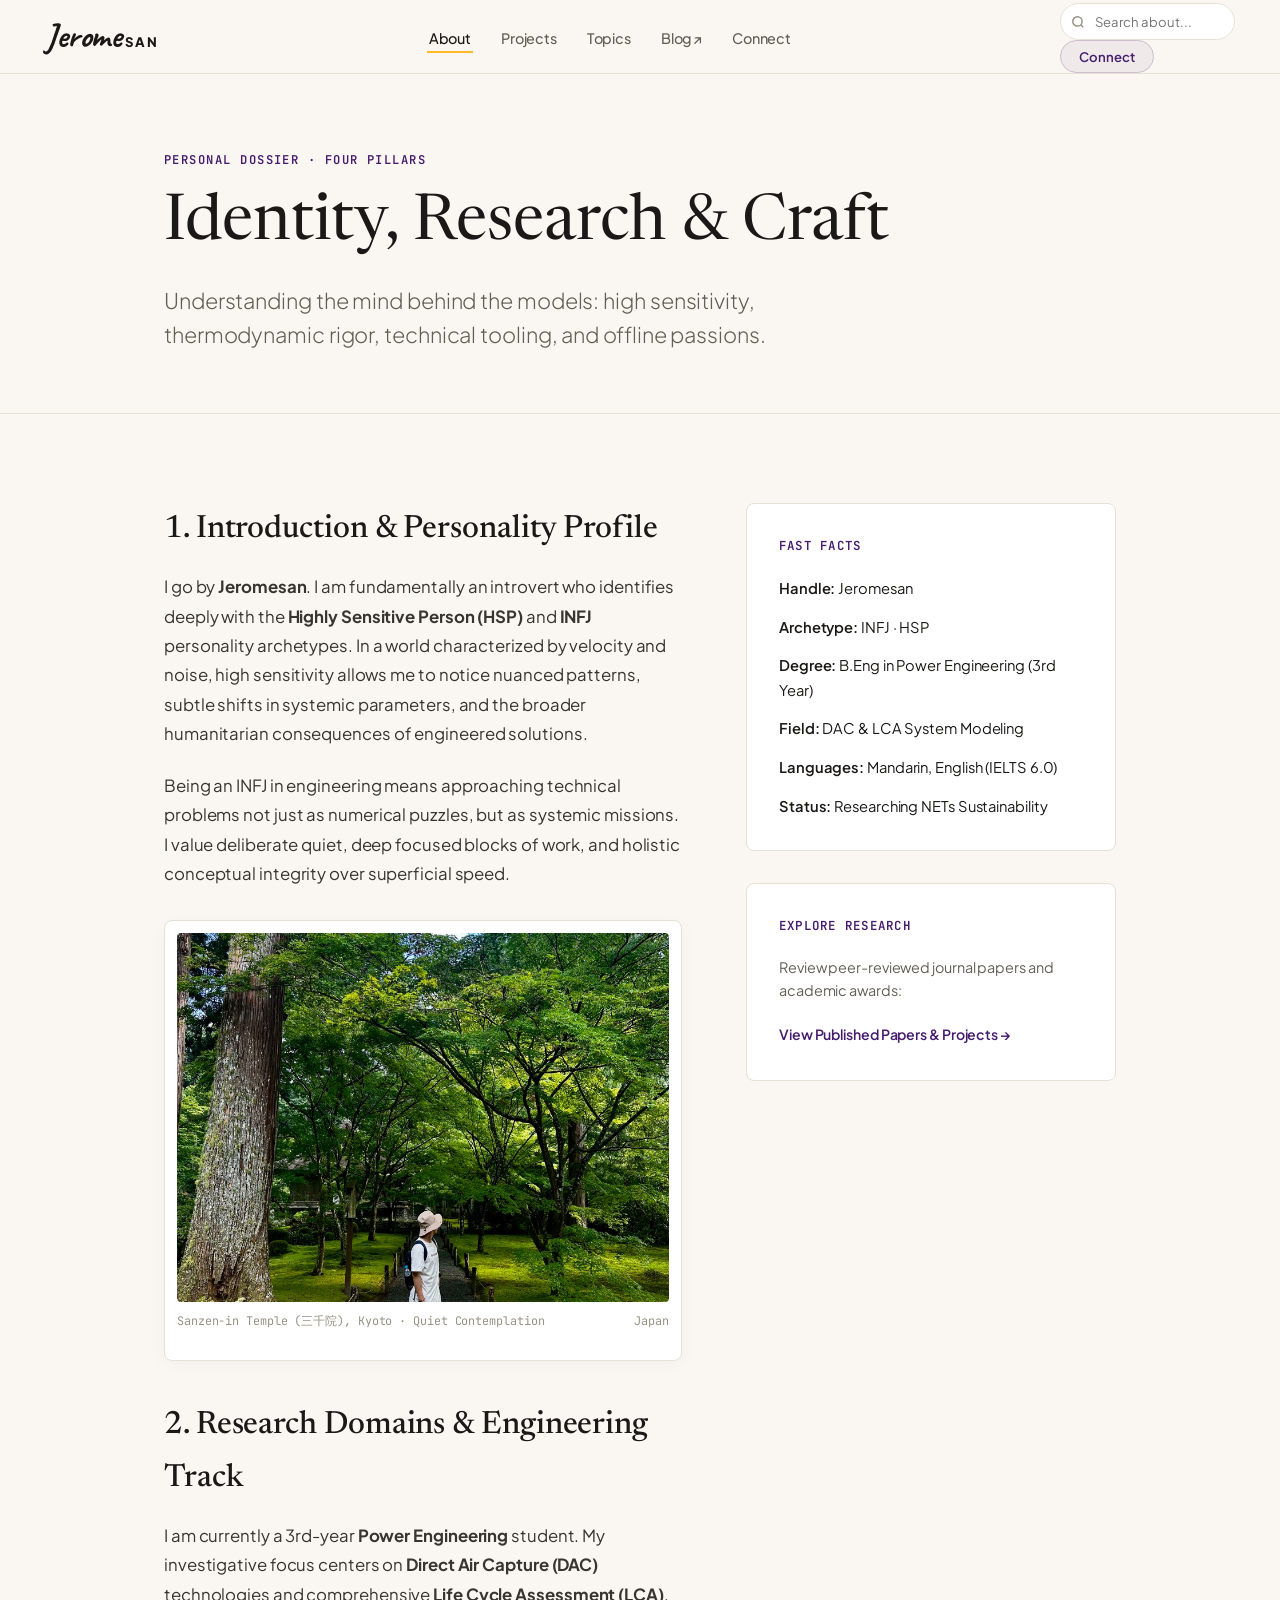
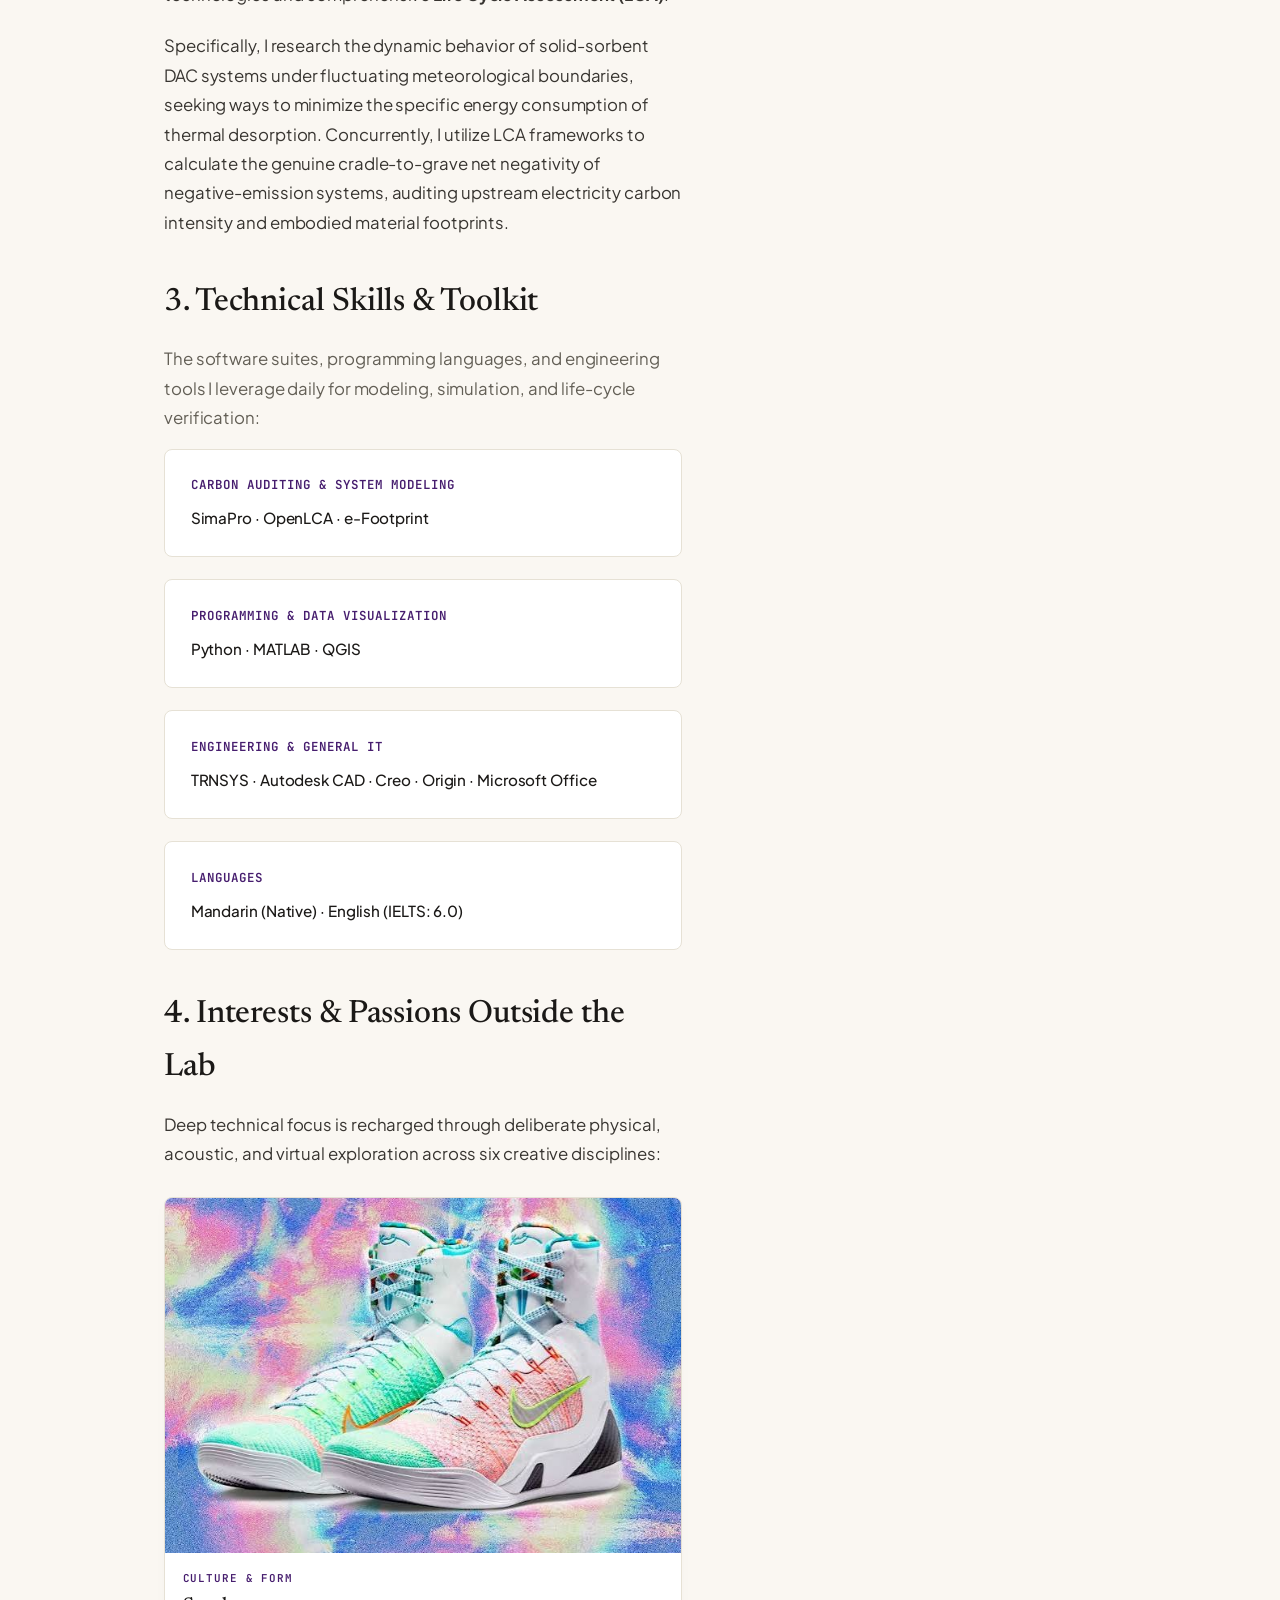
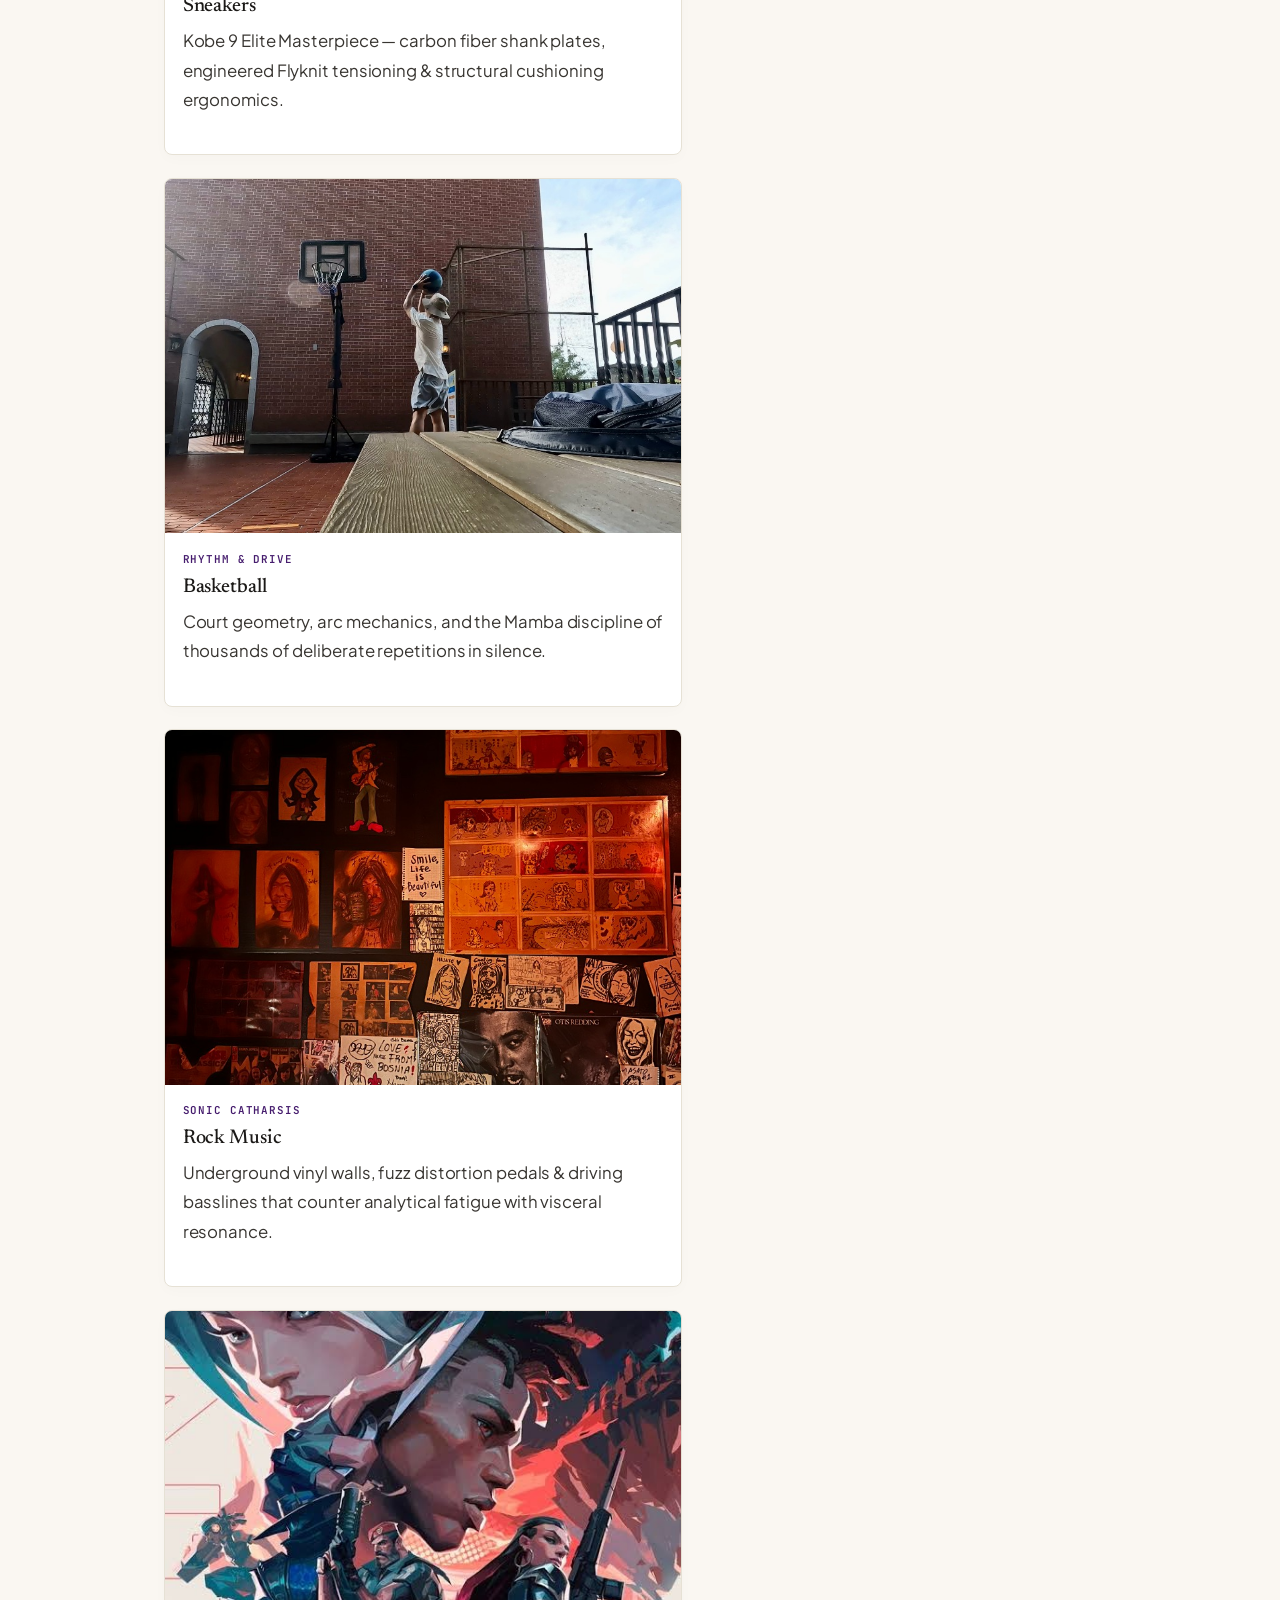
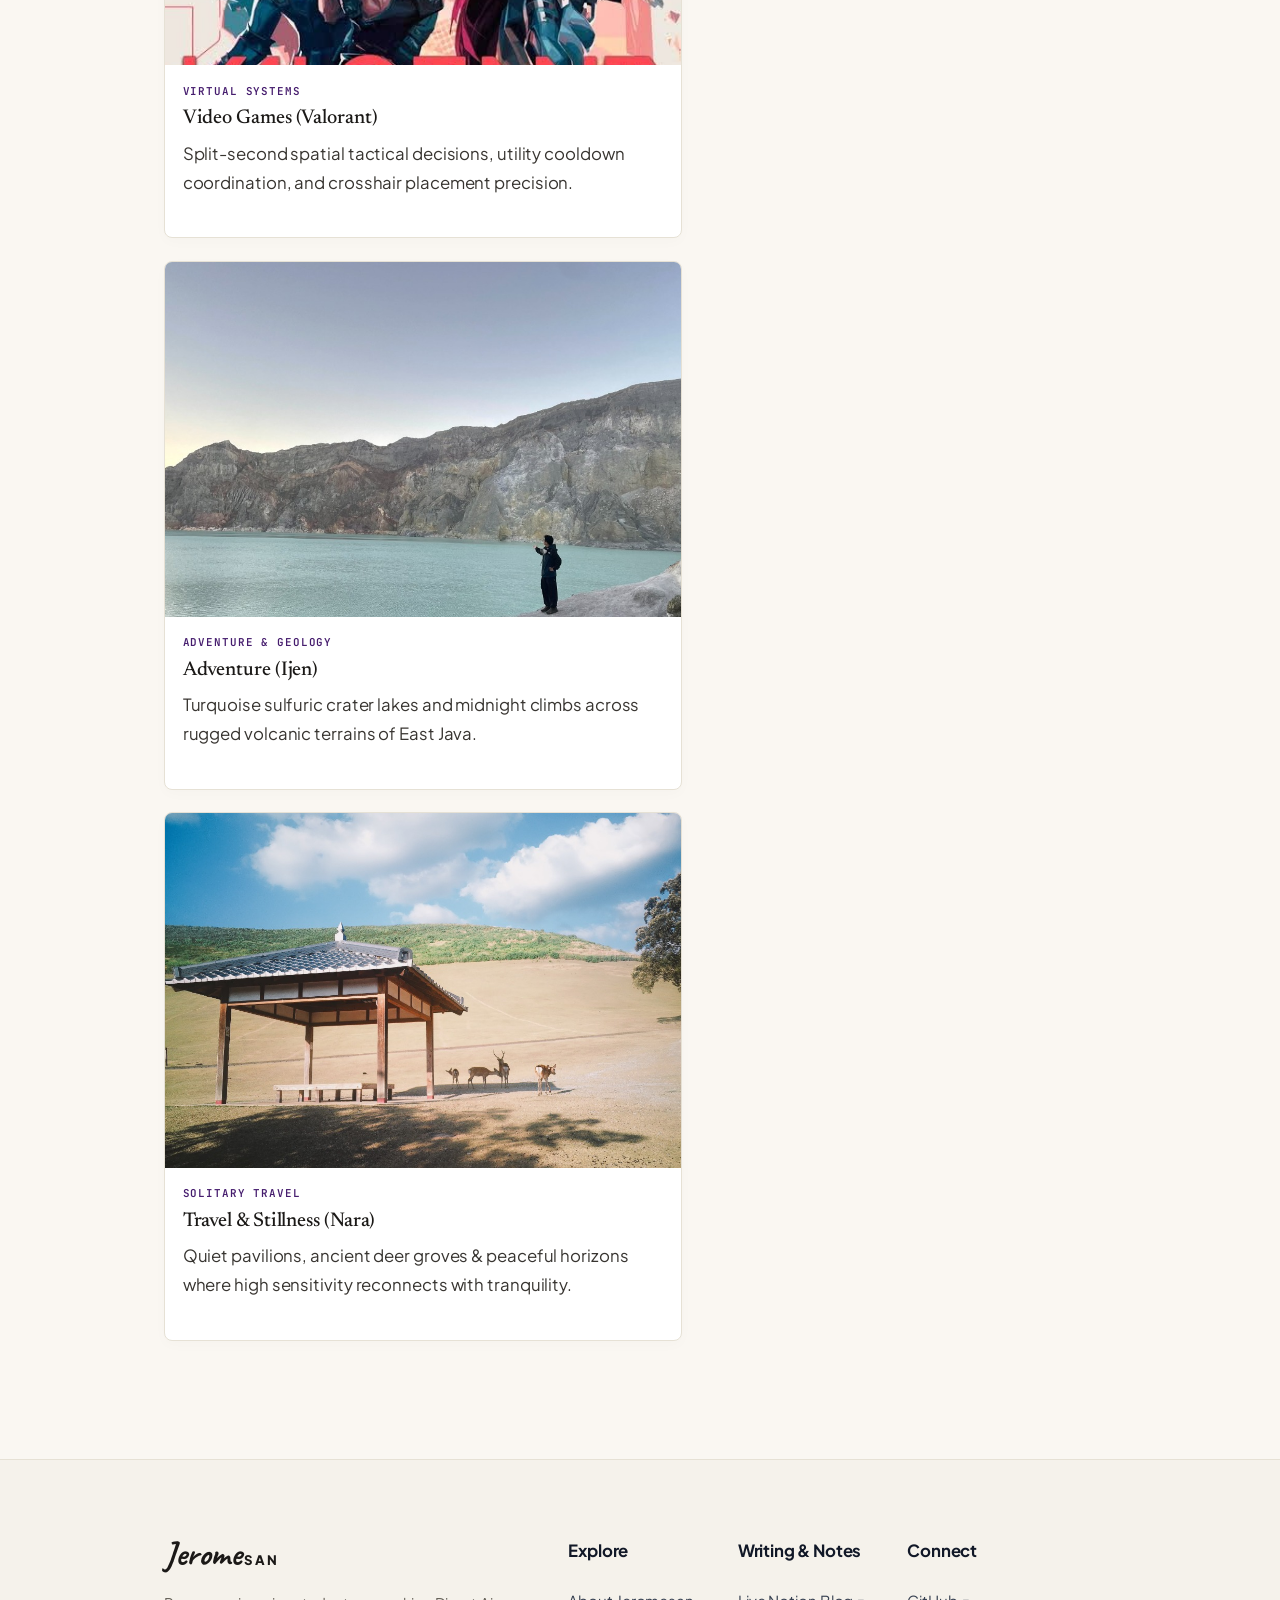
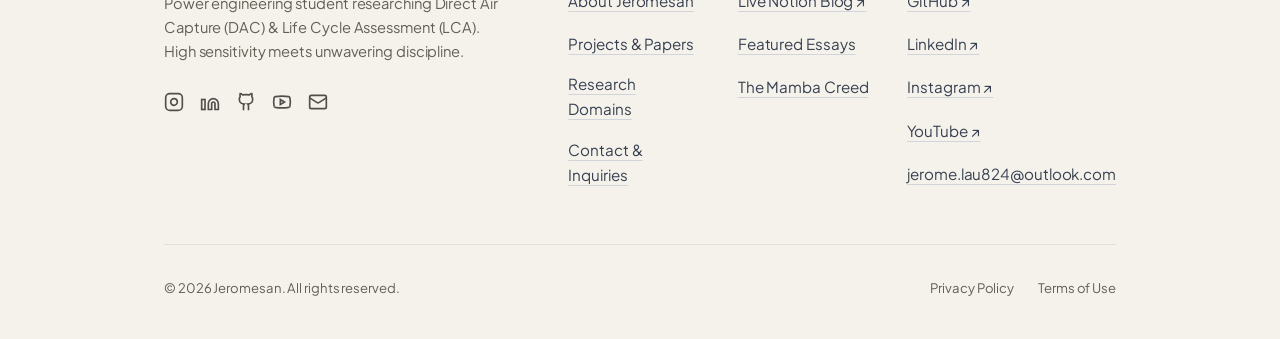
==== about.html @ 45745e0e "feat: initial release of Jeromesan personal portfolio website" ====
﻿<!doctype html>
<html lang="en">
<head>
  <meta charset="utf-8">
  <meta name="viewport" content="width=device-width, initial-scale=1, viewport-fit=cover">
  <title>About · Jeromesan</title>
  <meta name="description" content="About Jeromesan: Highly Sensitive Person (HSP), INFJ, and 3rd-year Power Engineering researcher investigating Direct Air Capture and Life Cycle Assessment.">
  
  <link rel="preconnect" href="https://fonts.googleapis.com">
  <link rel="preconnect" href="https://fonts.gstatic.com" crossorigin>
  <link href="https://fonts.googleapis.com/css2?family=Caveat:wght@600;700&family=JetBrains+Mono:wght@400;500;600&family=Newsreader:ital,opsz,wght@0,6..72,300..700;1,6..72,300..500&family=Plus+Jakarta+Sans:wght@300;400;500;600;700&display=swap" rel="stylesheet">
  
  <link rel="stylesheet" href="scrollcraft.css?v=3">
  
  <style>
    :root {
      --sc-canvas: #FAF7F2;
      --sc-surface: #FFFFFF;
      --sc-surface-alt: #F3EFE6;
      --sc-footer-bg: #F5F2EB;
      --sc-ink: #1B1917;
      --sc-ink-soft: #635F56;
      --sc-ink-faint: #989284;
      --sc-line: #E6E1D5;
      --sc-accent: #264639;
      --lakers-purple: #461D6E;
      --lakers-gold: #FDB927;
      --sc-font-display: "Newsreader", Georgia, serif;
      --sc-font-text: "Plus Jakarta Sans", sans-serif;
      --sc-font-mono: "JetBrains Mono", monospace;
      --sc-font-sig: "Caveat", cursive;
    }

    * { box-sizing: border-box; margin: 0; padding: 0; }
    body { background-color: var(--sc-canvas); color: var(--sc-ink); font-family: var(--sc-font-text); line-height: 1.65; -webkit-font-smoothing: antialiased; }
    .container { max-width: 1080px; margin: 0 auto; padding: 0 clamp(1.5rem, 5vw, 4rem); }

    /* Nav Bar */
    .site-nav {
      position: fixed; top: 0; left: 0; right: 0; height: 74px; display: flex; align-items: center; justify-content: space-between;
      padding: 0 clamp(1.2rem, 3.5vw, 3.5rem); z-index: 900; backdrop-filter: blur(14px); -webkit-backdrop-filter: blur(14px);
      background: rgba(250, 247, 242, 0.90); border-bottom: 1px solid var(--sc-line); gap: 1.5rem;
    }
    .brand-signature-mark { display: flex; align-items: baseline; gap: 4px; text-decoration: none; color: var(--sc-ink); }
    .sig-script { font-family: var(--sc-font-sig); font-size: 2.15rem; font-weight: 700; line-height: 1; }
    .sig-sans { font-family: var(--sc-font-text); font-size: 0.82rem; font-weight: 800; letter-spacing: 0.16em; text-transform: uppercase; }
    .nav-center-menu { display: flex; align-items: center; gap: clamp(1rem, 2vw, 2.2rem); list-style: none; }
    .nav-link { font-size: 0.9rem; font-weight: 500; color: var(--sc-ink-soft); text-decoration: none; position: relative; padding: 6px 2px; }
    .nav-link.active, .nav-link:hover { color: var(--sc-ink); }
    .nav-link.active::after, .nav-link:hover::after { content: ""; position: absolute; bottom: 0; left: 0; width: 100%; height: 2px; background: var(--lakers-gold); }
    .nav-search-wrap { position: relative; display: flex; align-items: center; }
    .nav-search-input { background: var(--sc-surface); border: 1px solid var(--sc-line); border-radius: 99px; padding: 7px 14px 7px 34px; font-size: 0.82rem; width: 175px; outline: none; }
    .nav-search-icon { position: absolute; left: 11px; width: 14px; height: 14px; color: var(--sc-ink-faint); }
    .nav-cta-btn { font-size: 0.82rem; font-weight: 600; color: var(--lakers-purple); text-decoration: none; padding: 7px 18px; background: rgba(70, 29, 110, 0.06); border: 1px solid rgba(70, 29, 110, 0.2); border-radius: 99px; }

    /* Page Header */
    .page-hero { padding: 150px 0 60px 0; border-bottom: 1px solid var(--sc-line); }
    .page-kicker { font-family: var(--sc-font-mono); font-size: 0.76rem; text-transform: uppercase; letter-spacing: 0.12em; color: var(--lakers-purple); margin-bottom: 1.2rem; font-weight: 600; }
    .page-title { font-family: var(--sc-font-display); font-size: clamp(2.8rem, 5vw, 4.2rem); line-height: 1.1; font-weight: 400; margin-bottom: 1.5rem; }
    .page-lead { font-size: clamp(1.15rem, 1.8vw, 1.35rem); color: var(--sc-ink-soft); font-weight: 300; max-width: 720px; line-height: 1.6; }

    /* Content Layout */
    .about-layout { display: grid; grid-template-columns: 1.4fr 1fr; gap: clamp(2rem, 5vw, 4.5rem); padding: clamp(4rem, 7vw, 6rem) 0; }
    .prose h2 { font-family: var(--sc-font-display); font-size: 2rem; margin: 2.4rem 0 1rem 0; font-weight: 500; color: var(--sc-ink); }
    .prose h2:first-of-type { margin-top: 0; }
    .prose p { font-size: 1.05rem; color: #383531; margin-bottom: 1.4rem; line-height: 1.75; }

    /* Skill blocks */
    .skills-category-card { background: var(--sc-surface); border: 1px solid var(--sc-line); border-radius: 8px; padding: 1.6rem; margin-bottom: 1.4rem; }
    .skills-cat-title { font-family: var(--sc-font-mono); font-size: 0.78rem; text-transform: uppercase; letter-spacing: 0.08em; color: var(--lakers-purple); font-weight: 600; margin-bottom: 0.6rem; }
    .skills-cat-items { font-size: 0.95rem; color: var(--sc-ink); font-weight: 500; }

    .interest-tag-grid { display: grid; grid-template-columns: 1fr 1fr; gap: 12px; margin-top: 1rem; }
    .interest-tag-pill { background: var(--sc-surface); border: 1px solid var(--sc-line); padding: 12px 14px; border-radius: 6px; font-size: 0.9rem; }
    .interest-tag-pill b { display: block; font-size: 0.76rem; font-family: var(--sc-font-mono); color: var(--lakers-purple); margin-bottom: 2px; }

    .sidebar-card { background: var(--sc-surface); border: 1px solid var(--sc-line); border-radius: 8px; padding: 2rem; margin-bottom: 2rem; }
    .sidebar-title { font-family: var(--sc-font-mono); font-size: 0.78rem; text-transform: uppercase; letter-spacing: 0.1em; color: var(--lakers-purple); font-weight: 600; margin-bottom: 1.2rem; }
    .sidebar-list { list-style: none; display: flex; flex-direction: column; gap: 0.9rem; font-size: 0.92rem; }
    .sidebar-list b { color: var(--sc-ink); font-weight: 600; }

    /* Mel Robbins Footer */
    .mel-footer { background: var(--sc-footer-bg); border-top: 1px solid var(--sc-line); padding: 5rem 0 2.5rem 0; }
    .mel-footer-grid { display: grid; grid-template-columns: 1.6fr 1.2fr 1fr 1fr; gap: clamp(2rem, 4vw, 4.5rem); margin-bottom: 4rem; }
    .mel-footer-bio { margin-top: 1.2rem; font-size: 0.9rem; color: var(--sc-ink-soft); line-height: 1.65; max-width: 320px; }
    .mel-social-links { display: flex; gap: 16px; margin-top: 2rem; }
    .mel-social-icon { color: var(--sc-ink); opacity: 0.75; transition: all 0.2s; }
    .mel-social-icon:hover { opacity: 1; color: var(--lakers-purple); transform: translateY(-2px); }
    .mel-footer-col-title { font-size: 0.95rem; font-weight: 700; margin-bottom: 1.4rem; }
    .mel-footer-links-list { list-style: none; display: flex; flex-direction: column; gap: 0.75rem; }
    .mel-footer-link { font-size: 0.88rem; color: var(--sc-ink-soft); text-decoration: none; }
    .mel-footer-link:hover { color: var(--sc-ink); }
    .mel-footer-bottom-bar { border-top: 1px solid var(--sc-line); padding-top: 2rem; display: flex; justify-content: space-between; font-size: 0.8rem; color: var(--sc-ink-soft); }
    .mel-footer-legal-links { display: flex; gap: 1.5rem; }
    .mel-footer-legal-link { color: var(--sc-ink-soft); text-decoration: none; }

    /* Hobbies Photo Grid */
    .hobbies-photo-grid {
      display: grid;
      grid-template-columns: repeat(auto-fit, minmax(260px, 1fr));
      gap: 1.4rem;
      margin: 1.8rem 0;
    }
    .hobby-card {
      background: var(--sc-surface);
      border: 1px solid var(--sc-line);
      border-radius: 8px;
      overflow: hidden;
      margin: 0;
      box-shadow: 0 4px 14px rgba(0,0,0,0.02);
      transition: all 0.3s ease;
      display: flex;
      flex-direction: column;
    }
    .hobby-card:hover {
      border-color: var(--lakers-purple);
      box-shadow: 0 8px 24px rgba(70, 29, 110, 0.08);
      transform: translateY(-2px);
    }
    .hobby-img-frame {
      aspect-ratio: 16/11;
      width: 100%;
      overflow: hidden;
      background: var(--sc-surface-alt);
    }
    .hobby-img-frame img {
      width: 100%;
      height: 100%;
      object-fit: cover;
      display: block;
      transition: transform 0.4s ease;
    }
    .hobby-card:hover .hobby-img-frame img {
      transform: scale(1.03);
    }
    .hobby-caption {
      padding: 1.1rem;
      display: flex;
      flex-direction: column;
      flex: 1;
    }
    .hobby-badge {
      font-family: var(--sc-font-mono);
      font-size: 0.68rem;
      text-transform: uppercase;
      letter-spacing: 0.08em;
      color: var(--lakers-purple);
      font-weight: 600;
      margin-bottom: 0.35rem;
    }
    .hobby-title {
      font-family: var(--sc-font-display);
      font-size: 1.25rem;
      font-weight: 500;
      color: var(--sc-ink);
      margin-bottom: 0.45rem;
      line-height: 1.25;
    }
    .hobby-desc {
      font-size: 0.82rem;
      color: var(--sc-ink-soft);
      line-height: 1.55;
      margin: 0;
    }

    @media (max-width: 860px) {
      .about-layout { grid-template-columns: 1fr; }
      .nav-center-menu { display: none; }
      .interest-tag-grid { grid-template-columns: 1fr; }
    }
  
    /* =========================================================================
       EDITORIAL FOOTER: Brand on Left, 3 Columns on Right
       ========================================================================= */
    .site-footer {
      background: var(--sc-footer-bg);
      border-top: 1px solid var(--sc-line);
      padding: clamp(4rem, 6vw, 5.5rem) 0 2.5rem 0;
      color: var(--sc-ink);
    }
    .footer-main-row {
      display: grid;
      grid-template-columns: 1.15fr 1.85fr;
      gap: clamp(2.5rem, 5vw, 5rem);
      align-items: start;
      margin-bottom: 3.5rem;
    }
    .footer-brand-side {
      max-width: 360px;
    }
    .footer-bio {
      margin-top: 1.2rem;
      font-size: 0.92rem;
      color: var(--sc-ink-soft);
      line-height: 1.65;
    }
    .footer-social-row {
      display: flex;
      align-items: center;
      gap: 16px;
      margin-top: 1.8rem;
    }
    .footer-social-btn {
      color: var(--sc-ink);
      opacity: 0.75;
      transition: all 0.2s ease;
      display: inline-flex;
      align-items: center;
      justify-content: center;
    }
    .footer-social-btn:hover {
      opacity: 1;
      transform: translateY(-2px);
      color: var(--lakers-purple);
    }
    .footer-nav-three-cols {
      display: grid;
      grid-template-columns: repeat(3, 1fr);
      gap: clamp(1.5rem, 3vw, 2.8rem);
    }
    .footer-col-heading {
      font-family: var(--sc-font-text);
      font-size: 1.05rem;
      font-weight: 700;
      color: #111827;
      margin-bottom: 1.25rem;
      letter-spacing: -0.01em;
    }
    .footer-col-links {
      list-style: none !important;
      list-style-type: none !important;
      padding: 0 !important;
      margin: 0 !important;
      display: flex;
      flex-direction: column;
      gap: 0.85rem;
    }
    .footer-col-links li {
      list-style: none !important;
      list-style-type: none !important;
      padding: 0 !important;
      margin: 0 !important;
    }
    .footer-text-link {
      font-family: var(--sc-font-text);
      font-size: 0.95rem;
      color: #374151;
      text-decoration: underline;
      text-underline-offset: 4px;
      text-decoration-color: #D1D5DB;
      transition: all 0.2s ease;
      display: inline-block;
    }
    .footer-text-link:hover {
      color: #111827;
      text-decoration-color: #111827;
    }
    .footer-bottom-strip {
      border-top: 1px solid var(--sc-line);
      padding-top: 2rem;
      display: flex;
      justify-content: space-between;
      align-items: center;
      flex-wrap: wrap;
      gap: 1rem;
      font-size: 0.82rem;
      color: var(--sc-ink-soft);
    }
    .footer-legal-menu {
      display: flex;
      gap: 1.5rem;
      flex-wrap: wrap;
    }
    .footer-legal-menu a {
      color: var(--sc-ink-soft);
      text-decoration: none;
      transition: color 0.2s ease;
    }
    .footer-legal-menu a:hover {
      color: var(--sc-ink);
      text-decoration: underline;
    }
    @media (max-width: 900px) {
      .footer-main-row {
        grid-template-columns: 1fr;
        gap: 3rem;
      }
      .footer-brand-side {
        max-width: none;
      }
    }
    @media (max-width: 640px) {
      .footer-nav-three-cols {
        grid-template-columns: 1fr;
        gap: 2.2rem;
      }
    }
  </style>
</head>
<body>

  <header>
    <nav class="site-nav">
      <a href="index.html" class="brand-signature-mark" title="Return to Homepage">
        <span class="sig-script">Jerome</span>
        <span class="sig-sans">SAN</span>
      </a>
      <ul class="nav-center-menu">
        <li><a href="about.html" class="nav-link active">About</a></li>
        <li><a href="projects.html" class="nav-link">Projects</a></li>
        <li><a href="topics.html" class="nav-link">Topics</a></li>
        <li><a href="https://notionnext-website.vercel.app/" target="_blank" rel="noopener noreferrer" class="nav-link" title="Open Notion Blog">Blog ↗</a></li>
        <li><a href="connect.html" class="nav-link">Connect</a></li>
      </ul>
      <div class="nav-right-tools">
        <div class="nav-search-wrap">
          <svg class="nav-search-icon" viewBox="0 0 24 24" fill="none" stroke="currentColor" stroke-width="2.5"><circle cx="11" cy="11" r="8"></circle><line x1="21" y1="21" x2="16.65" y2="16.65"></line></svg>
          <input type="text" class="nav-search-input" placeholder="Search about...">
        </div>
        <a href="connect.html" class="nav-cta-btn">Connect</a>
      </div>
    </nav>
  </header>

  <main>
    <section class="page-hero">
      <div class="container">
        <div class="page-kicker">Personal Dossier · Four Pillars</div>
        <h1 class="page-title">Identity, Research & Craft</h1>
        <p class="page-lead">
          Understanding the mind behind the models: high sensitivity, thermodynamic rigor, technical tooling, and offline passions.
        </p>
      </div>
    </section>

    <div class="container">
      <div class="about-layout">
        
        <article class="prose">
          <!-- 1. Introduction to Self & Personality -->
          <h2>1. Introduction & Personality Profile</h2>
          <p>
            I go by <b>Jeromesan</b>. I am fundamentally an introvert who identifies deeply with the <b>Highly Sensitive Person (HSP)</b> and <b>INFJ</b> personality archetypes. In a world characterized by velocity and noise, high sensitivity allows me to notice nuanced patterns, subtle shifts in systemic parameters, and the broader humanitarian consequences of engineered solutions.
          </p>
          <p>
            Being an INFJ in engineering means approaching technical problems not just as numerical puzzles, but as systemic missions. I value deliberate quiet, deep focused blocks of work, and holistic conceptual integrity over superficial speed.
          </p>

          <!-- Kyoto Sanzen-in Feature Photo -->
          <figure style="margin: 2rem 0; background: var(--sc-surface); border: 1px solid var(--sc-line); border-radius: 8px; padding: 12px 12px 28px 12px; box-shadow: 0 4px 18px rgba(0,0,0,0.03);">
            <div style="border-radius: 4px; overflow: hidden; aspect-ratio: 4/3; max-height: 480px;">
              <img src="assets/profile-sanzenin.jpg" alt="Jeromesan at Sanzen-in Temple, Kyoto" style="width: 100%; height: 100%; object-fit: cover; display: block;" loading="lazy">
            </div>
            <figcaption style="margin-top: 10px; font-family: var(--sc-font-mono); font-size: 0.74rem; color: var(--sc-ink-faint); display: flex; justify-content: space-between;">
              <span>Sanzen-in Temple (三千院), Kyoto · Quiet Contemplation</span>
              <span>Japan</span>
            </figcaption>
          </figure>

          <!-- 2. Research Fields -->
          <h2>2. Research Domains & Engineering Track</h2>
          <p>
            I am currently a 3rd-year <b>Power Engineering</b> student. My investigative focus centers on <b>Direct Air Capture (DAC)</b> technologies and comprehensive <b>Life Cycle Assessment (LCA)</b>.
          </p>
          <p>
            Specifically, I research the dynamic behavior of solid-sorbent DAC systems under fluctuating meteorological boundaries, seeking ways to minimize the specific energy consumption of thermal desorption. Concurrently, I utilize LCA frameworks to calculate the genuine cradle-to-grave net negativity of negative-emission systems, auditing upstream electricity carbon intensity and embodied material footprints.
          </p>

          <!-- 3. Skills -->
          <h2>3. Technical Skills & Toolkit</h2>
          <p style="margin-bottom: 1rem; color:var(--sc-ink-soft);">
            The software suites, programming languages, and engineering tools I leverage daily for modeling, simulation, and life-cycle verification:
          </p>

          <div class="skills-category-card">
            <div class="skills-cat-title">Carbon Auditing & System Modeling</div>
            <div class="skills-cat-items">SimaPro · OpenLCA · e-Footprint</div>
          </div>

          <div class="skills-category-card">
            <div class="skills-cat-title">Programming & Data Visualization</div>
            <div class="skills-cat-items">Python · MATLAB · QGIS</div>
          </div>

          <div class="skills-category-card">
            <div class="skills-cat-title">Engineering & General IT</div>
            <div class="skills-cat-items">TRNSYS · Autodesk CAD · Creo · Origin · Microsoft Office</div>
          </div>

          <div class="skills-category-card">
            <div class="skills-cat-title">Languages</div>
            <div class="skills-cat-items">Mandarin (Native) · English (IELTS: 6.0)</div>
          </div>

          <!-- 4. Interests & Passions -->
          <h2>4. Interests & Passions Outside the Lab</h2>
          <p>
            Deep technical focus is recharged through deliberate physical, acoustic, and virtual exploration across six creative disciplines:
          </p>

          <div class="hobbies-photo-grid">
            
            <figure class="hobby-card">
              <div class="hobby-img-frame">
                <img src="assets/hobby-sneaker.jpg" alt="Kobe 9 Elite High-Top Sneakers" loading="lazy">
              </div>
              <figcaption class="hobby-caption">
                <span class="hobby-badge">Culture & Form</span>
                <h4 class="hobby-title">Sneakers</h4>
                <p class="hobby-desc">Kobe 9 Elite Masterpiece — carbon fiber shank plates, engineered Flyknit tensioning & structural cushioning ergonomics.</p>
              </figcaption>
            </figure>

            <figure class="hobby-card">
              <div class="hobby-img-frame">
                <img src="assets/hobby-basketball.jpg" alt="Jerome Shooting Basketball" loading="lazy">
              </div>
              <figcaption class="hobby-caption">
                <span class="hobby-badge">Rhythm & Drive</span>
                <h4 class="hobby-title">Basketball</h4>
                <p class="hobby-desc">Court geometry, arc mechanics, and the Mamba discipline of thousands of deliberate repetitions in silence.</p>
              </figcaption>
            </figure>

            <figure class="hobby-card">
              <div class="hobby-img-frame">
                <img src="assets/hobby-rockbar.jpg" alt="Underground Rock Bar Poster Wall" loading="lazy">
              </div>
              <figcaption class="hobby-caption">
                <span class="hobby-badge">Sonic Catharsis</span>
                <h4 class="hobby-title">Rock Music</h4>
                <p class="hobby-desc">Underground vinyl walls, fuzz distortion pedals & driving basslines that counter analytical fatigue with visceral resonance.</p>
              </figcaption>
            </figure>

            <figure class="hobby-card">
              <div class="hobby-img-frame">
                <img src="assets/hobby-valorant.jpg" alt="Valorant Tactical Gameplay Art" loading="lazy">
              </div>
              <figcaption class="hobby-caption">
                <span class="hobby-badge">Virtual Systems</span>
                <h4 class="hobby-title">Video Games (Valorant)</h4>
                <p class="hobby-desc">Split-second spatial tactical decisions, utility cooldown coordination, and crosshair placement precision.</p>
              </figcaption>
            </figure>

            <figure class="hobby-card">
              <div class="hobby-img-frame">
                <img src="assets/travel-ijen.jpg" alt="Mount Ijen Turquoise Sulfur Crater" loading="lazy">
              </div>
              <figcaption class="hobby-caption">
                <span class="hobby-badge">Adventure & Geology</span>
                <h4 class="hobby-title">Adventure (Ijen)</h4>
                <p class="hobby-desc">Turquoise sulfuric crater lakes and midnight climbs across rugged volcanic terrains of East Java.</p>
              </figcaption>
            </figure>

            <figure class="hobby-card">
              <div class="hobby-img-frame">
                <img src="assets/travel-nara.jpg" alt="Nara Hillside Deer Pavilion" loading="lazy">
              </div>
              <figcaption class="hobby-caption">
                <span class="hobby-badge">Solitary Travel</span>
                <h4 class="hobby-title">Travel & Stillness (Nara)</h4>
                <p class="hobby-desc">Quiet pavilions, ancient deer groves & peaceful horizons where high sensitivity reconnects with tranquility.</p>
              </figcaption>
            </figure>

          </div>

        </article>

        <!-- Sidebar -->
        <aside>
          <div class="sidebar-card">
            <h3 class="sidebar-title">Fast Facts</h3>
            <ul class="sidebar-list">
              <li><b>Handle:</b> Jeromesan</li>
              <li><b>Archetype:</b> INFJ · HSP</li>
              <li><b>Degree:</b> B.Eng in Power Engineering (3rd Year)</li>
              <li><b>Field:</b> DAC & LCA System Modeling</li>
              <li><b>Languages:</b> Mandarin, English (IELTS 6.0)</li>
              <li><b>Status:</b> Researching NETs Sustainability</li>
            </ul>
          </div>

          <div class="sidebar-card">
            <h3 class="sidebar-title">Explore Research</h3>
            <p style="font-size:0.9rem; color:var(--sc-ink-soft); margin-bottom:1rem; line-height:1.6;">
              Review peer-reviewed journal papers and academic awards:
            </p>
            <a href="projects.html" style="font-weight:600; color:var(--lakers-purple); text-decoration:none; font-size:0.88rem;">
              View Published Papers & Projects →
            </a>
          </div>
        </aside>

      </div>
    </div>
  </main>

  <!-- Simplified Editorial Footer (Figure 5 Style) -->
    <!-- ===================================================================
       FOOTER: Brand on Left, 3 Columns on Right
       =================================================================== -->
  <footer class="site-footer">
    <div class="container">
      
      <div class="footer-main-row">
        
        <!-- Left Side: Brand, Bio, Social Icons -->
        <div class="footer-brand-side">
          <a href="index.html" class="brand-signature-mark" title="Jeromesan Homepage">
            <span class="sig-script">Jerome</span>
            <span class="sig-sans">SAN</span>
          </a>
          <p class="footer-bio">
            Power engineering student researching Direct Air Capture (DAC) & Life Cycle Assessment (LCA). High sensitivity meets unwavering discipline.
          </p>
          <div class="footer-social-row">
            <a href="https://instagram.com/jerome.2077/" target="_blank" rel="noopener noreferrer" class="footer-social-btn" title="Instagram"><svg width="20" height="20" viewBox="0 0 24 24" fill="none" stroke="currentColor" stroke-width="2"><rect width="20" height="20" x="2" y="2" rx="5"/><path d="M16 11.37A4 4 0 1 1 12.63 8 4 4 0 0 1 16 11.37z"/></svg></a>
            <a href="https://www.linkedin.com/in/xinyu-liu-300329334/?isSelfProfile=true" target="_blank" rel="noopener noreferrer" class="footer-social-btn" title="LinkedIn"><svg width="20" height="20" viewBox="0 0 24 24" fill="none" stroke="currentColor" stroke-width="2"><path d="M16 8a6 6 0 0 1 6 6v7h-4v-7a2 2 0 0 0-2-2 2 2 0 0 0-2 2v7h-4v-7a6 6 0 0 1 6-6z"/><rect width="4" height="12" x="2" y="9"/></svg></a>
            <a href="https://github.com/Jerome824" target="_blank" rel="noopener noreferrer" class="footer-social-btn" title="GitHub"><svg width="20" height="20" viewBox="0 0 24 24" fill="none" stroke="currentColor" stroke-width="2"><path d="M15 22v-4a4.8 4.8 0 0 0-1-3.5c3 0 6-2 6-5.5.08-1.25-.27-2.48-1-3.5.28-1.15.28-2.35 0-3.5 0 0-1 0-3 1.5-2.64-.5-5.36-.5-8 0C6 2 5 2 5 2c-.3 1.15-.3 2.35 0 3.5A5.403 5.403 0 0 0 4 9c0 3.5 3 5.5 6 5.5-.39.49-.68 1.05-.85 1.65-.17.6-.22 1.23-.15 1.85v4"/></svg></a>
            <a href="https://www.youtube.com/@Losbean-824" target="_blank" rel="noopener noreferrer" class="footer-social-btn" title="YouTube"><svg width="20" height="20" viewBox="0 0 24 24" fill="none" stroke="currentColor" stroke-width="2"><path d="M2.5 17a24.12 24.12 0 0 1 0-10 2 2 0 0 1 1.4-1.4 49.56 49.56 0 0 1 16.2 0A2 2 0 0 1 21.5 7a24.12 24.12 0 0 1 0 10 2 2 0 0 1-1.4 1.4 49.55 49.55 0 0 1-16.2 0A2 2 0 0 1 2.5 17"/><polygon points="10 15 15 12 10 9 10 15"/></svg></a>
            <a href="mailto:jerome.lau824@outlook.com" class="footer-social-btn" title="Direct Email"><svg width="20" height="20" viewBox="0 0 24 24" fill="none" stroke="currentColor" stroke-width="2"><rect width="20" height="16" x="2" y="4" rx="2"/><path d="m22 7-8.97 5.7a1.94 1.94 0 0 1-2.06 0L2 7"/></svg></a>
          </div>
        </div>

        <!-- Right Side: 3 Columns (Explore, Writing & Notes, Connect) -->
        <div class="footer-nav-three-cols">
          
          <div>
            <h4 class="footer-col-heading">Explore</h4>
            <ul class="footer-col-links" style="list-style: none !important; padding: 0 !important; margin: 0 !important;">
              <li style="list-style: none !important; margin-bottom: 0.85rem;"><a href="about.html" class="footer-text-link">About Jeromesan</a></li>
              <li style="list-style: none !important; margin-bottom: 0.85rem;"><a href="projects.html" class="footer-text-link">Projects & Papers</a></li>
              <li style="list-style: none !important; margin-bottom: 0.85rem;"><a href="topics.html" class="footer-text-link">Research Domains</a></li>
              <li style="list-style: none !important; margin-bottom: 0.85rem;"><a href="connect.html" class="footer-text-link">Contact & Inquiries</a></li>
            </ul>
          </div>

          <div>
            <h4 class="footer-col-heading">Writing & Notes</h4>
            <ul class="footer-col-links" style="list-style: none !important; padding: 0 !important; margin: 0 !important;">
              <li style="list-style: none !important; margin-bottom: 0.85rem;"><a href="https://notionnext-website.vercel.app/" target="_blank" rel="noopener noreferrer" class="footer-text-link">Live Notion Blog &#x2197;</a></li>
              <li style="list-style: none !important; margin-bottom: 0.85rem;"><a href="blog.html" class="footer-text-link">Featured Essays</a></li>
              <li style="list-style: none !important; margin-bottom: 0.85rem;"><a href="index.html#the-creed" class="footer-text-link">The Mamba Creed</a></li>
            </ul>
          </div>

          <div>
            <h4 class="footer-col-heading">Connect</h4>
            <ul class="footer-col-links" style="list-style: none !important; padding: 0 !important; margin: 0 !important;">
              <li style="list-style: none !important; margin-bottom: 0.85rem;"><a href="https://github.com/Jerome824" target="_blank" rel="noopener noreferrer" class="footer-text-link">GitHub &#x2197;</a></li>
              <li style="list-style: none !important; margin-bottom: 0.85rem;"><a href="https://www.linkedin.com/in/xinyu-liu-300329334/?isSelfProfile=true" target="_blank" rel="noopener noreferrer" class="footer-text-link">LinkedIn &#x2197;</a></li>
              <li style="list-style: none !important; margin-bottom: 0.85rem;"><a href="https://instagram.com/jerome.2077/" target="_blank" rel="noopener noreferrer" class="footer-text-link">Instagram &#x2197;</a></li>
              <li style="list-style: none !important; margin-bottom: 0.85rem;"><a href="https://www.youtube.com/@Losbean-824" target="_blank" rel="noopener noreferrer" class="footer-text-link">YouTube &#x2197;</a></li>
              <li style="list-style: none !important; margin-bottom: 0.85rem;"><a href="mailto:jerome.lau824@outlook.com" class="footer-text-link">jerome.lau824@outlook.com</a></li>
            </ul>
          </div>

        </div>

      </div>

      <!-- Bottom Bar -->
      <div class="footer-bottom-strip">
        <div>
          © 2026 Jeromesan. All rights reserved.
        </div>
        <div class="footer-legal-menu">
          <a href="#">Privacy Policy</a>
          <a href="#">Terms of Use</a>
        </div>
      </div>

    </div>
  </footer>

</body>
</html>
---- scrollcraft.css ----
/* ============================================================================
   scrollcraft.css: the taste floor
   ----------------------------------------------------------------------------
   Two layers, and the split matters:

     TOKENS   what you override per brand. Colour roles, the type ramp, the
              spacing scale, elevation, motion. A brand is ~12 values.
     DEVICES  what the engine drives. Do not restyle these to taste; they are
              the mechanism. Style your own markup instead.

   Nothing here draws a "component". There are no card, badge, or pill classes,
   because a stylesheet that ships those is how every page built on it ends up
   with the same shapes. You get a floor and a vocabulary; the composition is
   yours.
   ========================================================================== */

/* ---------------------------------------------------------------- tokens -- */
:root {
  /* --- colour roles. Override these six and the page is rebranded. -------- */
  --sc-canvas:      #08090b;   /* the page ground. Drift interpolates this.   */
  --sc-surface:     #101217;   /* anything raised off the ground             */
  --sc-ink:         #f4f2ef;   /* primary text                               */
  --sc-ink-soft:    #9a9ba1;   /* secondary text. Tinted, never flat gray.   */
  --sc-accent:      #d8ff3e;   /* ONE accent. It owns a region, not confetti. */
  --sc-accent-ink:  #08090b;   /* text that sits on the accent               */

  --sc-hairline:    color-mix(in oklab, var(--sc-ink) 12%, transparent);
  --sc-hairline-strong: color-mix(in oklab, var(--sc-ink) 22%, transparent);

  /* --- type. Two families max. Display carries voice, text carries prose. - */
  --sc-font-display: "Instrument Sans", "Geist", system-ui, sans-serif;
  --sc-font-text:    "Geist", system-ui, sans-serif;
  --sc-font-mono:    "Geist Mono", ui-monospace, monospace;

  /* Fluid ramp. Tracking tightens as size grows because a face set at 6rem
     with 0 tracking reads loose; this is optical correction, not decoration. */
  --sc-t-xs:   clamp(0.75rem, 0.72rem + 0.15vw, 0.82rem);
  --sc-t-sm:   clamp(0.875rem, 0.84rem + 0.18vw, 0.95rem);
  --sc-t-base: clamp(1rem, 0.96rem + 0.22vw, 1.125rem);
  --sc-t-lg:   clamp(1.2rem, 1.1rem + 0.5vw, 1.5rem);
  --sc-t-xl:   clamp(1.6rem, 1.35rem + 1.2vw, 2.25rem);
  --sc-t-2xl:  clamp(2.1rem, 1.6rem + 2.4vw, 3.4rem);
  --sc-t-3xl:  clamp(2.8rem, 1.9rem + 4.2vw, 5rem);
  --sc-t-4xl:  clamp(3.4rem, 1.9rem + 6.6vw, 7.5rem);

  --sc-track-tight:  -0.035em;
  --sc-track-snug:   -0.02em;
  --sc-track-normal: -0.005em;
  --sc-track-wide:    0.08em;

  --sc-leading-none: 0.94;
  --sc-leading-tight: 1.06;
  --sc-leading-body: 1.62;

  --sc-measure: 62ch;

  /* --- space. 4px base: the useful middle steps an 8-only scale misses. --- */
  --sc-1: 0.25rem;  --sc-2: 0.5rem;   --sc-3: 0.75rem;  --sc-4: 1rem;
  --sc-5: 1.5rem;   --sc-6: 2rem;     --sc-7: 3rem;     --sc-8: 4rem;
  --sc-9: 6rem;     --sc-10: 8rem;    --sc-11: 12rem;

  /* Section rhythm is fluid so a phone doesn't inherit desktop air. */
  --sc-section: clamp(4.5rem, 9vw, 11rem);
  --sc-gutter:  clamp(1.25rem, 5vw, 5.5rem);
  --sc-maxw:    82rem;

  /* --- radius. Pick one scale for the page and hold it. ------------------- */
  --sc-r-sm: 6px;  --sc-r-md: 12px;  --sc-r-lg: 20px;  --sc-r-pill: 999px;

  /* --- elevation. Every shadow has an offset AND a soft blur, and is tinted
         to the canvas hue. A zero-offset coloured halo is decoration, not
         depth, so there isn't one here. ---------------------------------- */
  --sc-shadow-color: 220 40% 2%;
  --sc-e1: 0 1px 2px hsl(var(--sc-shadow-color) / 0.28),
           0 2px 6px -1px hsl(var(--sc-shadow-color) / 0.20);
  --sc-e2: 0 2px 4px hsl(var(--sc-shadow-color) / 0.24),
           0 8px 18px -4px hsl(var(--sc-shadow-color) / 0.30);
  --sc-e3: 0 4px 8px hsl(var(--sc-shadow-color) / 0.22),
           0 18px 40px -8px hsl(var(--sc-shadow-color) / 0.38),
           0 48px 90px -24px hsl(var(--sc-shadow-color) / 0.30);

  /* Edge light: a 1px top highlight sells a raised surface better than any
     amount of blur, because real raised things catch light on their lip. */
  --sc-edge: inset 0 1px 0 color-mix(in oklab, var(--sc-ink) 10%, transparent);

  /* --- motion. Built-in CSS easings are too weak for UI. ------------------ */
  --sc-ease-out:    cubic-bezier(0.23, 1, 0.32, 1);
  --sc-ease-in-out: cubic-bezier(0.77, 0, 0.175, 1);
  --sc-ease-drawer: cubic-bezier(0.32, 0.72, 0, 1);
  --sc-d-fast: 160ms;  --sc-d-base: 240ms;  --sc-d-slow: 420ms;

  --sc-z-stage: 1; --sc-z-copy: 20; --sc-z-chrome: 60;
}

/* --------------------------------------------------------------- reset -- */
*, *::before, *::after { box-sizing: border-box; }
html { -webkit-text-size-adjust: 100%; scroll-behavior: smooth; }
@media (prefers-reduced-motion: reduce) { html { scroll-behavior: auto; } }

body {
  margin: 0;
  background: var(--sc-canvas);
  color: var(--sc-ink);
  font-family: var(--sc-font-text);
  font-size: var(--sc-t-base);
  line-height: var(--sc-leading-body);
  letter-spacing: var(--sc-track-normal);
  -webkit-font-smoothing: antialiased;
  text-rendering: optimizeLegibility;
  font-synthesis-weight: none;
  overflow-x: clip;
}
img, video, canvas, svg { display: block; max-width: 100%; }
button, input, select, textarea { font: inherit; color: inherit; }

/* ------------------------------------------------- the browser surfaces --
   The parts you did not draw still carry the design. Selection, caret, focus
   ring, scrollbar and tabular numerals all ship with defaults that belong to no
   design system. Theming them is the cheapest signal that a page was built
   rather than assembled, and it is the step that gets skipped most reliably. */
::selection { background: var(--sc-accent); color: var(--sc-accent-ink); }
:root { caret-color: var(--sc-accent); accent-color: var(--sc-accent); }
:focus-visible {
  outline: 2px solid var(--sc-accent);
  outline-offset: 3px;
  border-radius: var(--sc-r-sm);
}
:where(a) { color: inherit; text-decoration-thickness: 1px; text-underline-offset: 0.22em; }
@supports (scrollbar-color: auto) {
  html { scrollbar-color: color-mix(in oklab, var(--sc-ink) 26%, transparent) transparent; scrollbar-width: thin; }
}
:where(table, .sc-nums, [data-sc-count]) { font-variant-numeric: tabular-nums; }

/* ----------------------------------------------------------- typography -- */
.sc-display {
  font-family: var(--sc-font-display);
  font-weight: 500;
  line-height: var(--sc-leading-none);
  letter-spacing: var(--sc-track-tight);
  text-wrap: balance;
  margin: 0;
}
.sc-display--xl { font-size: var(--sc-t-4xl); }
.sc-display--lg { font-size: var(--sc-t-3xl); }
.sc-display--md { font-size: var(--sc-t-2xl); letter-spacing: var(--sc-track-snug); }
.sc-lede {
  font-size: var(--sc-t-lg);
  line-height: 1.44;
  letter-spacing: var(--sc-track-snug);
  color: var(--sc-ink);
  max-width: 46ch;
  text-wrap: pretty;
  margin: 0;
}
.sc-body { max-width: var(--sc-measure); color: var(--sc-ink-soft); text-wrap: pretty; margin: 0; }
.sc-label {
  font-family: var(--sc-font-mono);
  font-size: var(--sc-t-xs);
  letter-spacing: var(--sc-track-wide);
  text-transform: uppercase;
  color: var(--sc-ink-soft);
}

/* ---------------------------------------------------------------- layout -- */
.sc-wrap { width: 100%; max-width: var(--sc-maxw); margin-inline: auto; padding-inline: var(--sc-gutter); }
.sc-section { padding-block: var(--sc-section); }
/* More space above a heading than below it: the gap belongs to the boundary,
   not to the pair. */
.sc-stack > * + * { margin-top: var(--sc-4); }
.sc-stack > :is(h1,h2,h3) { margin-top: var(--sc-7); }
.sc-stack > :is(h1,h2,h3):first-child { margin-top: 0; }
.sc-rule { height: 1px; border: 0; background: var(--sc-hairline); margin: 0; }

/* =============================================================== DEVICES ==
   Driven by the engine. Restyle your own markup, not these.                */

.sc-act--pinned { position: relative; }
.sc-stage {
  position: sticky; top: 0;
  height: 100vh; height: 100svh;
  overflow: clip;
  z-index: var(--sc-z-stage);
}

/* scrub / sequence media */
.sc-stage :is(video[data-sc-scrub], canvas[data-sc-sequence], .sc-stage__poster) {
  position: absolute; inset: 0;
  width: 100%; height: 100%;
  object-fit: cover;
}
video[data-sc-scrub] { opacity: 0; transition: opacity 380ms var(--sc-ease-out); }
.sc-has-clip video[data-sc-scrub] { opacity: 1; }
/* The poster is a live frame-holder, not a placeholder: it stays up until a
   real video frame has painted, which is what stops the blank-stage flash. */
.sc-stage__poster { z-index: 0; transition: opacity 380ms var(--sc-ease-out); }
.sc-has-clip .sc-stage__poster { opacity: 0; }

/* A scrim only where text sits. A full-frame darkening layer flattens the
   image everywhere to fix contrast in one corner. */
.sc-scrim {
  position: absolute; inset: 0; pointer-events: none; z-index: 1;
  background: linear-gradient(
    var(--sc-scrim-angle, 180deg),
    color-mix(in oklab, var(--sc-canvas) var(--sc-scrim-a, 78%), transparent) 0%,
    color-mix(in oklab, var(--sc-canvas) 30%, transparent) 42%,
    transparent 68%);
}
/* Point the scrim at the copy. A scrim gradient that darkens the top while the
   copy sits at the bottom fixes contrast nowhere and flattens the image
   everywhere, which is the most common way text-over-video goes wrong. */
.sc-scrim--bottom { --sc-scrim-angle: 0deg; }
.sc-scrim--left   { --sc-scrim-angle: 90deg; }
.sc-scrim--right  { --sc-scrim-angle: 270deg; }

/* Corner scrims, for copy anchored to a corner. An edge gradient has to darken
   a whole band across the frame to cover one corner; a corner gradient puts the
   density where the text is and leaves the rest of the image alone. Pair with
   .sc-copy--lead / .sc-copy--trail. */
.sc-scrim--lead {
  background: linear-gradient(to top right,
    color-mix(in oklab, var(--sc-canvas) 94%, transparent) 0%,
    color-mix(in oklab, var(--sc-canvas) 72%, transparent) 30%,
    color-mix(in oklab, var(--sc-canvas) 30%, transparent) 52%,
    transparent 72%);
}
.sc-scrim--trail {
  background: linear-gradient(to top left,
    color-mix(in oklab, var(--sc-canvas) 94%, transparent) 0%,
    color-mix(in oklab, var(--sc-canvas) 72%, transparent) 30%,
    color-mix(in oklab, var(--sc-canvas) 30%, transparent) 52%,
    transparent 72%);
}
/* A band across the bottom, for copy that spans the full width of the frame.
   That is what both corner anchors become below 860px, and it is also the right
   shape whenever the copy block is wider than a corner. */
.sc-scrim--band {
  background: linear-gradient(to top,
    color-mix(in oklab, var(--sc-canvas) 94%, transparent) 0%,
    color-mix(in oklab, var(--sc-canvas) 74%, transparent) 22%,
    color-mix(in oklab, var(--sc-canvas) 30%, transparent) 42%,
    transparent 58%);
}
.sc-scrim--vignette {
  background: radial-gradient(120% 90% at 50% 45%, transparent 40%,
              color-mix(in oklab, var(--sc-canvas) 70%, transparent) 100%);
}

/* copy over a stage.
   max-width is in rem, never ch. A `ch` on this container resolves against the
   CONTAINER's font-size (body size), not the display size of the heading inside
   it, so `max-width: 20ch` here silently produces a ~180px column and wraps a
   hero headline to six lines. Set a ch measure on the text element itself. */
.sc-copy {
  position: absolute; z-index: var(--sc-z-copy);
  inset-inline: var(--sc-gutter);
  max-width: min(46rem, 76vw);
  will-change: opacity, transform;
}
.sc-copy--lead   { left: var(--sc-gutter); bottom: clamp(3rem, 12vh, 9rem); }
/* inset-inline FIRST. It is the shorthand for left+right, so declaring it after
   `left: 50%` resets left to auto and the block drifts off the left edge. */
.sc-copy--center { inset-inline: auto; left: 50%; top: 50%; translate: -50% -50%; text-align: center; }
.sc-copy--trail  { inset-inline: auto; right: var(--sc-gutter); bottom: clamp(3rem, 12vh, 9rem); text-align: right; }

/* cue defaults: the engine writes opacity/transform inline, these are the
   pre-paint state so nothing flashes before the first read() */
[data-sc-cue] { opacity: 0; will-change: opacity, transform; }
.sc-ready [data-sc-cue] { transition: none; }

/* kinetic split */
.sc-split { display: inline-block; overflow: hidden; vertical-align: top; }
/* Descenders live below the baseline; a line mask clipped to the line box eats
   the tails off g, y, p, j. The padding buys them room back. */
.sc-split--line { display: block; padding-bottom: 0.14em; margin-bottom: -0.14em; }
.sc-split__i { display: inline-block; will-change: transform, opacity; }
.sc-is-split { opacity: 1 !important; }

/* horizontal rail */
[data-sc-pan] { display: flex; will-change: transform; }

/* reveal + parallax */
[data-sc-reveal] { will-change: clip-path; }
[data-sc-parallax] { will-change: transform; }

/* flow reveal (fires once) */
[data-sc-in], [data-sc-stagger] > * {
  opacity: 0;
  transform: translate3d(0, 14px, 0);
  transition: opacity 620ms var(--sc-ease-out), transform 620ms var(--sc-ease-out);
}
[data-sc-in].sc-in, [data-sc-stagger] > .sc-in { opacity: 1; transform: none; }

/* pointer devices */
[data-sc-tilt] { transform-style: preserve-3d; will-change: transform; }
[data-sc-magnet] { will-change: transform; }
/* isolation always; position only if nothing more specific already set it.
   Written with :where() (zero specificity) on purpose: a plain `position:
   relative` here has the same weight as `.sc-stage` and, being later in the
   file, silently wins. A stage carrying both attributes then stops being
   sticky and the whole act scrolls away instead of pinning. */
[data-sc-spotlight] { isolation: isolate; }
:where([data-sc-spotlight]) { position: relative; }
[data-sc-spotlight]::after {
  content: ""; position: absolute; inset: 0; pointer-events: none; z-index: 2;
  background: radial-gradient(
    28rem 28rem at calc(var(--sc-mx, 0.5) * 100%) calc(var(--sc-my, 0.5) * 100%),
    color-mix(in oklab, var(--sc-accent) 16%, transparent), transparent 70%);
  opacity: 0; transition: opacity var(--sc-d-slow) var(--sc-ease-out);
}
[data-sc-spotlight]:hover::after { opacity: 1; }

/* =========================================================== WORLDFLIGHT ==
   One fixed stage for the whole page. The only thing in document flow is the
   spacer, and it is empty. If you find yourself adding a section here, you want
   act mode instead: the moment a real block scrolls past the fixed stage, the
   page has a seam again and the whole point is gone.                        */

[data-sc-mode="worldflight"] { position: relative; }

.sc-world {
  position: fixed; inset: 0;
  overflow: clip;
  z-index: var(--sc-z-stage);
  background: var(--sc-canvas);
}

/* Every leg is mounted for the life of the page and stacked in the same box.
   The engine owns opacity, visibility and z-index here; do not set them. */
.sc-world__seg {
  position: absolute; inset: 0;
  opacity: 0;
  will-change: opacity;
}
.sc-world__seg > :is(video, img, canvas) {
  position: absolute; inset: 0;
  width: 100%; height: 100%;
  object-fit: cover;
}
/* The poster is the frame-holder AND the first camera move: the engine pushes
   it in slowly until a real decoded frame is available to replace it. */
.sc-world__poster {
  z-index: 0;
  transform-origin: 50% 50%;
  transition: opacity 420ms var(--sc-ease-out);
}
.sc-world__seg > video { z-index: 1; }
.sc-world__seg.sc-has-clip .sc-world__poster { opacity: 0; }
/* The act stylesheet lights a clip through its ancestor act. A worldflight leg
   has no act, so match the class the engine also writes on the clip itself. */
video[data-sc-scrub].sc-has-clip { opacity: 1; }

/* The copy layer is fixed too, and inert by default: the engine hands
   pointer-events back to a block only while it is actually legible. */
.sc-world__copy {
  position: fixed; inset: 0;
  z-index: var(--sc-z-copy);
  pointer-events: none;
}
.sc-world__scrim { position: absolute; inset: 0; pointer-events: none; z-index: 0; }
[data-sc-copy] {
  opacity: 0;
  pointer-events: none;
  will-change: opacity, transform;
}
.sc-ready [data-sc-copy] { transition: none; }

/* The track. Empty on purpose. */
.sc-world__spacer { pointer-events: none; }

/* scroll progress */
[data-sc-progress] {
  position: fixed; inset: 0 0 auto 0; height: 2px; z-index: var(--sc-z-chrome);
  background: var(--sc-accent); transform-origin: 0 50%; transform: scaleX(0);
  will-change: transform;
}

/* ----------------------------------------------------------- atmosphere --
   Depth is not only shadow. Grain keeps a flat dark ground from banding, and
   it is the difference between "a dark page" and "a lit room". */
.sc-grain { position: fixed; inset: 0; pointer-events: none; z-index: 3; opacity: 0.045; }
.sc-grain::before {
  content: ""; position: absolute; inset: -50%;
  background-image: url("data:image/svg+xml;utf8,<svg xmlns='http://www.w3.org/2000/svg' width='140' height='140'><filter id='n'><feTurbulence type='fractalNoise' baseFrequency='0.85' numOctaves='3'/></filter><rect width='140' height='140' filter='url(%23n)'/></svg>");
}

/* -------------------------------------------------------- reduced motion -- */
@media (prefers-reduced-motion: reduce) {
  /* Fewer and gentler, not zero. Opacity still carries the reveal so the page
     is comprehensible; every position change is dropped. */
  [data-sc-in], [data-sc-stagger] > * { transform: none; transition-duration: 220ms; }
  [data-sc-parallax], [data-sc-pan], .sc-split__i { transform: none !important; }
  /* A wipe is a position change too. Show reveal content settled. */
  [data-sc-reveal] { clip-path: none !important; }
  /* A rail's transform IS its navigation, not decoration. Zeroing it the way
     parallax and kinetic type are zeroed parks the act on its first screenful
     and makes everything past the fold unreachable: a device degrading into
     missing content. Hand the travel back to the reader as an ordinary scroll
     region instead, so the same items are all still gettable without motion.
     A build that would rather re-lay the rail out as a grid can still do that;
     this is the floor, not the ceiling. */
  [data-sc-act="pan"] .sc-stage,
  [data-sc-act="pan"] [data-sc-stage] {
    overflow-x: auto; overflow-y: hidden;
    overscroll-behavior-x: contain;
    scroll-snap-type: x proximity;
  }
  [data-sc-pan] > * { scroll-snap-align: center; }
  [data-sc-spotlight]::after { display: none; }
  /* A worldflight keeps its whole story here. No clip is ever fetched, so the
     posters are the film, and they cross-dissolve through exactly the same
     seams at exactly the same scroll positions. The push-in and the copy drift
     are the only things that go. */
  .sc-world__poster, [data-sc-copy] { transform: none !important; }
}

/* --------------------------------------------------------------- mobile -- */
@media (max-width: 860px) {
  .sc-copy { inset-inline: var(--sc-gutter); max-width: none; }
  .sc-copy--trail { text-align: left; }
  .sc-stage { height: 100svh; }
  /* .sc-copy--trail re-anchors to the left and spans the full width here, so a
     bottom-RIGHT corner gradient darkens the one corner the copy just left and
     guarantees a contrast failure over any bright clip. Point the density at
     the copy: the same band .sc-scrim--band paints. */
  .sc-scrim--trail {
    background: linear-gradient(to top,
      color-mix(in oklab, var(--sc-canvas) 94%, transparent) 0%,
      color-mix(in oklab, var(--sc-canvas) 74%, transparent) 22%,
      color-mix(in oklab, var(--sc-canvas) 30%, transparent) 42%,
      transparent 58%);
  }
}

/* =========================================================================
   FIGURE 5 MINIMALIST EDITORIAL FOOTER
   ========================================================================= */
.mel-footer {
  background: var(--sc-footer-bg, #F5F2EB);
  border-top: 1px solid var(--sc-line, #E6E1D5);
  padding: clamp(3.5rem, 6vw, 5rem) 0 2.5rem 0;
  color: var(--sc-ink, #1B1917);
}

.mel-footer-header {
  display: flex;
  justify-content: space-between;
  align-items: center;
  padding-bottom: 2rem;
  border-bottom: 1px solid var(--sc-line, #E6E1D5);
  flex-wrap: wrap;
  gap: 1.5rem;
}

.mel-social-links {
  display: flex;
  align-items: center;
  gap: 16px;
}

.mel-social-icon {
  color: var(--sc-ink, #1B1917);
  opacity: 0.75;
  transition: all 0.2s ease;
  display: flex;
  align-items: center;
  justify-content: center;
}

.mel-social-icon:hover {
  opacity: 1;
  color: #461D6E;
  transform: translateY(-2px);
}

.mel-footer-grid-simple {
  display: grid;
  grid-template-columns: repeat(3, 1fr);
  gap: clamp(2rem, 5vw, 4.5rem);
  padding: 3rem 0;
}

.footer-simple-title {
  font-family: var(--sc-font-text, sans-serif);
  font-size: 1.08rem;
  font-weight: 700;
  color: #111827;
  margin-bottom: 1.35rem;
  letter-spacing: -0.01em;
}

.footer-simple-list {
  list-style: none;
  padding: 0;
  margin: 0;
  display: flex;
  flex-direction: column;
  gap: 0.9rem;
}

.footer-simple-link {
  font-family: var(--sc-font-text, sans-serif);
  font-size: 0.96rem;
  color: #374151;
  text-decoration: underline;
  text-underline-offset: 4px;
  text-decoration-color: #D1D5DB;
  transition: all 0.2s ease;
  display: inline-block;
}

.footer-simple-link:hover {
  color: #111827;
  text-decoration-color: #111827;
}

.mel-footer-bottom-bar {
  border-top: 1px solid var(--sc-line, #E6E1D5);
  padding-top: 2rem;
  display: flex;
  justify-content: space-between;
  align-items: center;
  flex-wrap: wrap;
  gap: 1rem;
  font-size: 0.82rem;
  color: var(--sc-ink-soft, #635F56);
}

.mel-footer-legal-links {
  display: flex;
  gap: 1.5rem;
  flex-wrap: wrap;
}

.mel-footer-legal-link {
  color: var(--sc-ink-soft, #635F56);
  text-decoration: none;
  transition: color 0.2s ease;
}

.mel-footer-legal-link:hover {
  color: var(--sc-ink, #1B1917);
  text-decoration: underline;
}

@media (max-width: 768px) {
  .mel-footer-grid-simple {
    grid-template-columns: 1fr;
    gap: 2.2rem;
  }
}

/* =========================================================================
   REFINED FOOTER: Brand on Left, 3 Columns on Right
   ========================================================================= */
.site-footer, .mel-footer {
  background: var(--sc-footer-bg, #F5F2EB);
  border-top: 1px solid var(--sc-line, #E6E1D5);
  padding: clamp(4rem, 6vw, 5.5rem) 0 2.5rem 0;
  color: var(--sc-ink, #1B1917);
}

.footer-main-row {
  display: grid;
  grid-template-columns: 1.15fr 1.85fr;
  gap: clamp(2.5rem, 5vw, 5rem);
  align-items: start;
  margin-bottom: 3.5rem;
}

.footer-brand-side {
  max-width: 360px;
}

.footer-bio {
  margin-top: 1.2rem;
  font-size: 0.92rem;
  color: var(--sc-ink-soft, #635F56);
  line-height: 1.65;
}

.footer-social-row {
  display: flex;
  align-items: center;
  gap: 16px;
  margin-top: 1.8rem;
}

.footer-social-btn {
  color: var(--sc-ink, #1B1917);
  opacity: 0.75;
  transition: all 0.2s ease;
  display: inline-flex;
  align-items: center;
  justify-content: center;
}

.footer-social-btn:hover {
  opacity: 1;
  color: #461D6E;
  transform: translateY(-2px);
}

.footer-nav-three-cols {
  display: grid;
  grid-template-columns: repeat(3, 1fr);
  gap: clamp(1.5rem, 3vw, 2.8rem);
}

.footer-col-heading {
  font-family: var(--sc-font-text, sans-serif);
  font-size: 1.05rem;
  font-weight: 700;
  color: #111827;
  margin-bottom: 1.25rem;
  letter-spacing: -0.01em;
}

.footer-col-links {
  list-style: none !important;
  list-style-type: none !important;
  padding: 0 !important;
  margin: 0 !important;
  display: flex;
  flex-direction: column;
  gap: 0.85rem;
}

.footer-col-links li {
  list-style: none !important;
  list-style-type: none !important;
  padding: 0 !important;
  margin: 0 !important;
}

.footer-text-link {
  font-family: var(--sc-font-text, sans-serif);
  font-size: 0.95rem;
  color: #374151;
  text-decoration: underline;
  text-underline-offset: 4px;
  text-decoration-color: #D1D5DB;
  transition: all 0.2s ease;
  display: inline-block;
}

.footer-text-link:hover {
  color: #111827;
  text-decoration-color: #111827;
}

.footer-bottom-strip {
  border-top: 1px solid var(--sc-line, #E6E1D5);
  padding-top: 2rem;
  display: flex;
  justify-content: space-between;
  align-items: center;
  flex-wrap: wrap;
  gap: 1rem;
  font-size: 0.82rem;
  color: var(--sc-ink-soft, #635F56);
}

.footer-legal-menu {
  display: flex;
  gap: 1.5rem;
  flex-wrap: wrap;
}

.footer-legal-menu a {
  color: var(--sc-ink-soft, #635F56);
  text-decoration: none;
  transition: color 0.2s ease;
}

.footer-legal-menu a:hover {
  color: var(--sc-ink, #1B1917);
  text-decoration: underline;
}

@media (max-width: 900px) {
  .footer-main-row {
    grid-template-columns: 1fr;
    gap: 3rem;
  }
  .footer-brand-side {
    max-width: none;
  }
}

@media (max-width: 640px) {
  .footer-nav-three-cols {
    grid-template-columns: 1fr;
    gap: 2.2rem;
  }
}
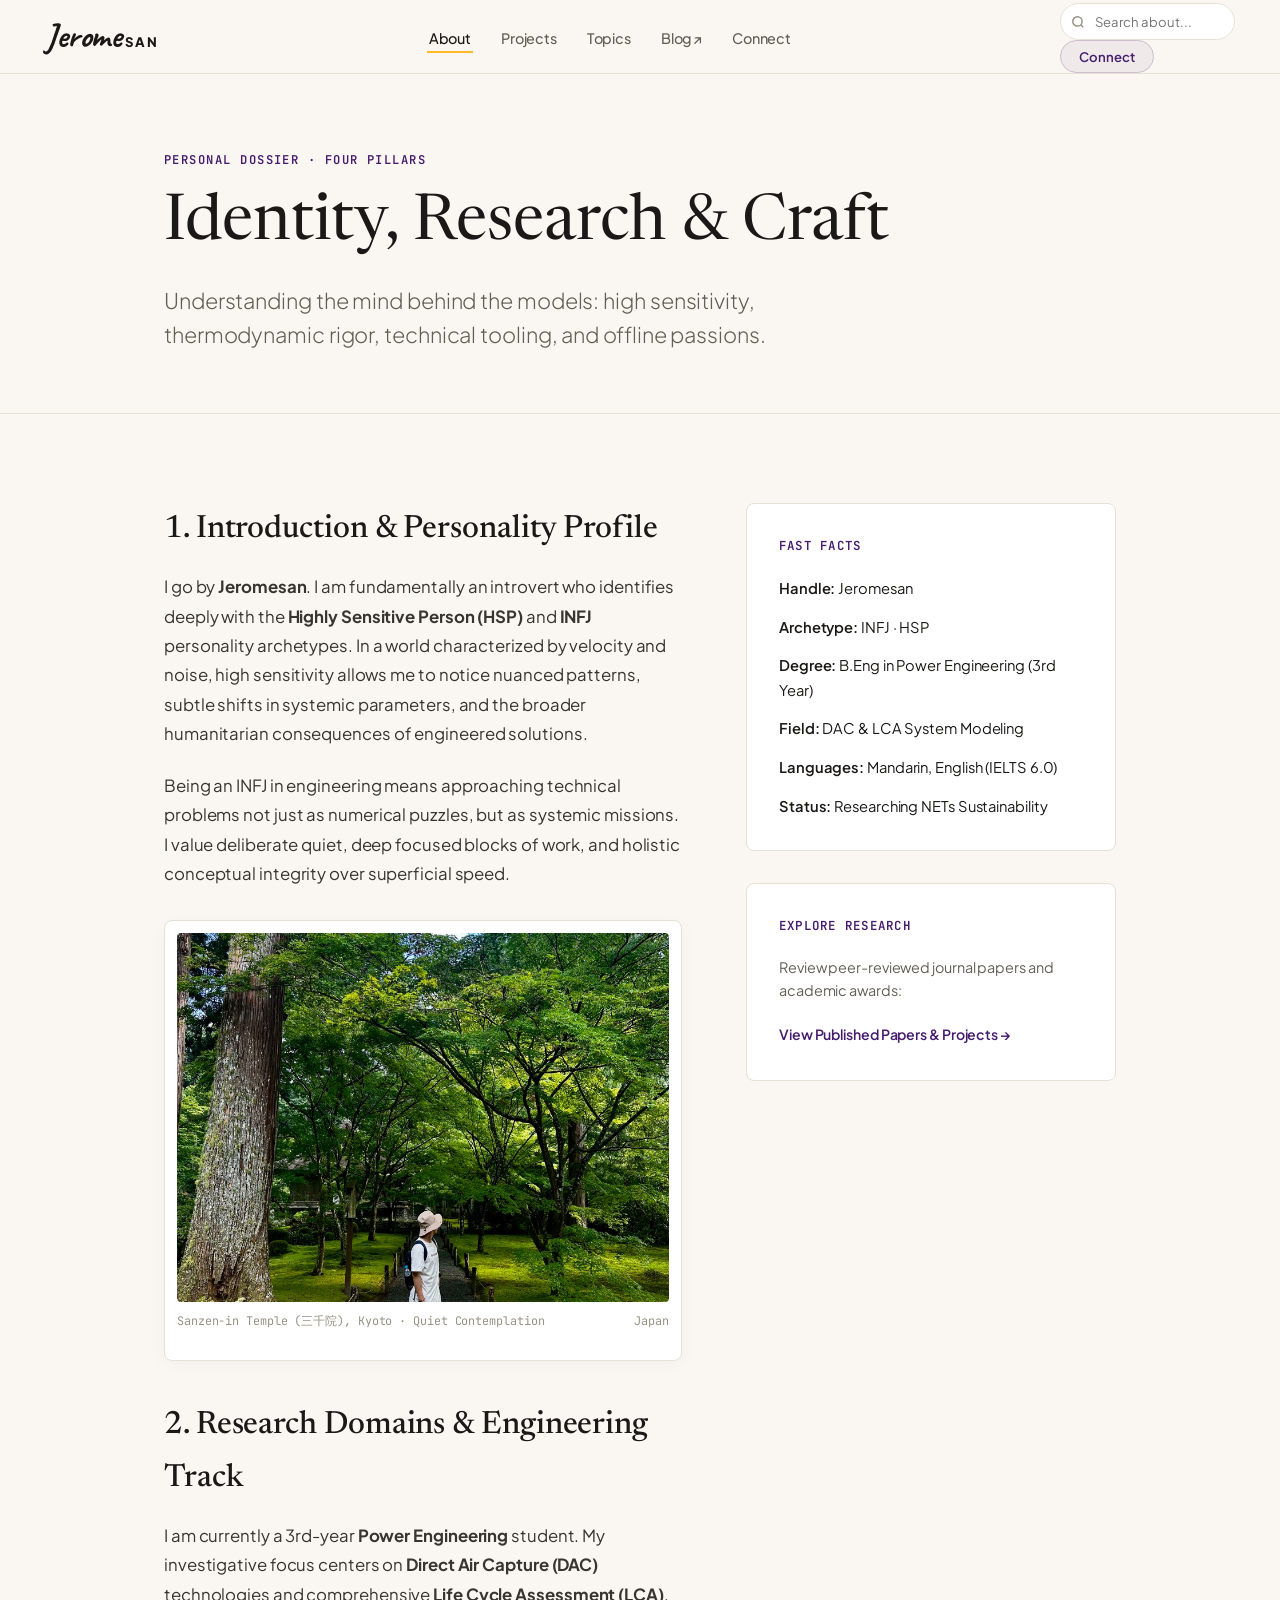
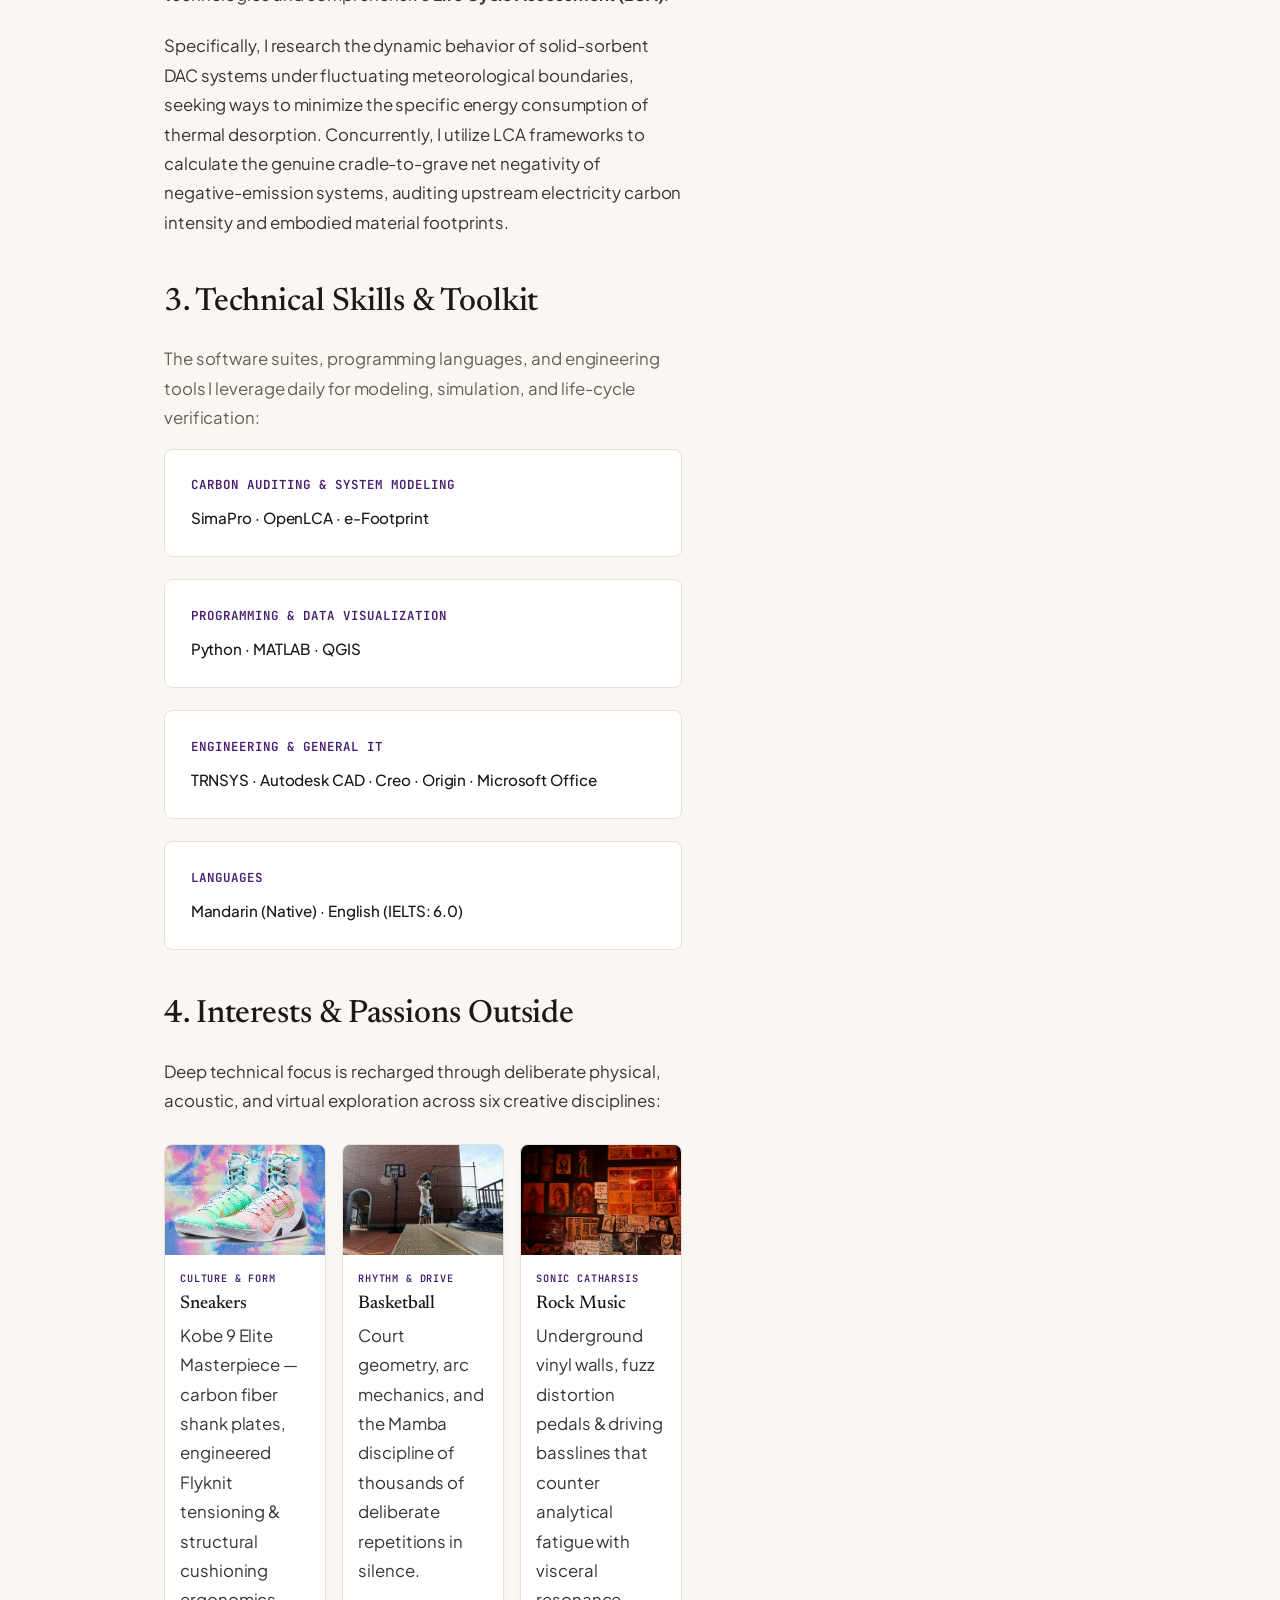
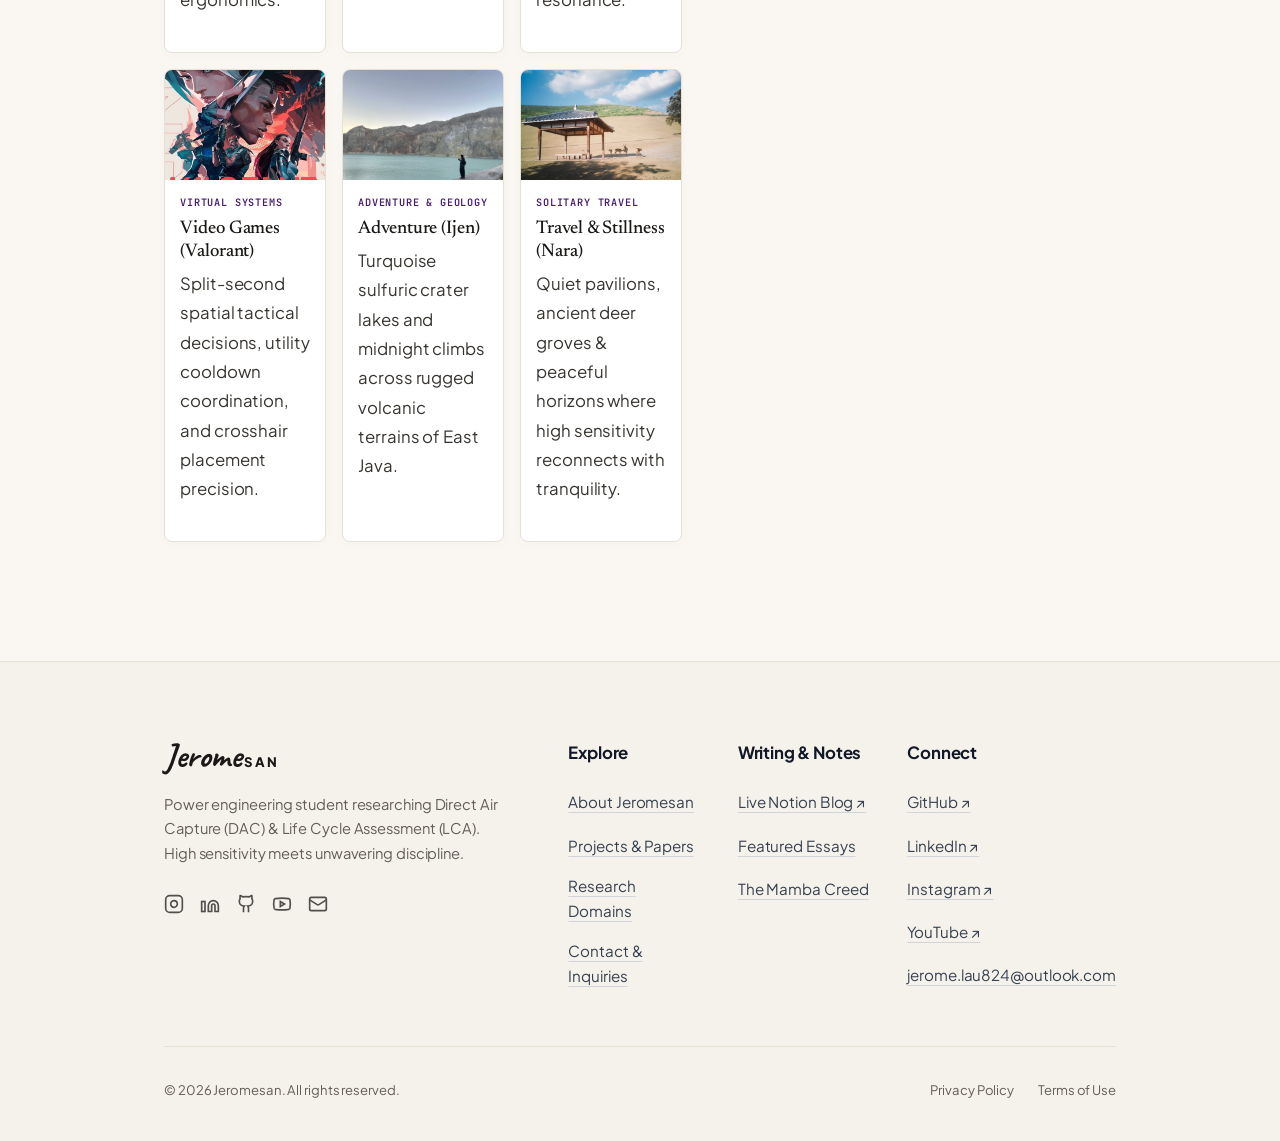
==== commit 0fbae4e2: "style: update about section 4 title and 2x3 hobbies grid layout" ====
--- a/about.html
+++ b/about.html
@@ -1,4 +1,4 @@
-﻿<!doctype html>
+<!doctype html>
 <html lang="en">
 <head>
   <meta charset="utf-8">
@@ -94,11 +94,11 @@
     .mel-footer-legal-links { display: flex; gap: 1.5rem; }
     .mel-footer-legal-link { color: var(--sc-ink-soft); text-decoration: none; }
 
-    /* Hobbies Photo Grid */
+    /* Hobbies Photo Grid: 2 rows x 3 columns */
     .hobbies-photo-grid {
       display: grid;
-      grid-template-columns: repeat(auto-fit, minmax(260px, 1fr));
-      gap: 1.4rem;
+      grid-template-columns: repeat(3, 1fr);
+      gap: 16px;
       margin: 1.8rem 0;
     }
     .hobby-card {
@@ -107,7 +107,7 @@
       border-radius: 8px;
       overflow: hidden;
       margin: 0;
-      box-shadow: 0 4px 14px rgba(0,0,0,0.02);
+      box-shadow: 0 3px 12px rgba(0,0,0,0.02);
       transition: all 0.3s ease;
       display: flex;
       flex-direction: column;
@@ -131,42 +131,45 @@
       transition: transform 0.4s ease;
     }
     .hobby-card:hover .hobby-img-frame img {
-      transform: scale(1.03);
+      transform: scale(1.04);
     }
     .hobby-caption {
-      padding: 1.1rem;
+      padding: 0.95rem;
       display: flex;
       flex-direction: column;
       flex: 1;
     }
     .hobby-badge {
       font-family: var(--sc-font-mono);
-      font-size: 0.68rem;
+      font-size: 0.64rem;
       text-transform: uppercase;
       letter-spacing: 0.08em;
       color: var(--lakers-purple);
       font-weight: 600;
-      margin-bottom: 0.35rem;
+      margin-bottom: 0.3rem;
     }
     .hobby-title {
       font-family: var(--sc-font-display);
-      font-size: 1.25rem;
+      font-size: 1.15rem;
       font-weight: 500;
       color: var(--sc-ink);
-      margin-bottom: 0.45rem;
+      margin-bottom: 0.35rem;
       line-height: 1.25;
     }
     .hobby-desc {
-      font-size: 0.82rem;
+      font-size: 0.78rem;
       color: var(--sc-ink-soft);
-      line-height: 1.55;
+      line-height: 1.5;
       margin: 0;
     }
 
     @media (max-width: 860px) {
       .about-layout { grid-template-columns: 1fr; }
       .nav-center-menu { display: none; }
-      .interest-tag-grid { grid-template-columns: 1fr; }
+      .hobbies-photo-grid { grid-template-columns: repeat(2, 1fr); gap: 14px; }
+    }
+    @media (max-width: 580px) {
+      .hobbies-photo-grid { grid-template-columns: 1fr; }
     }
   
     /* =========================================================================
@@ -393,7 +396,7 @@
           </div>
 
           <!-- 4. Interests & Passions -->
-          <h2>4. Interests & Passions Outside the Lab</h2>
+          <h2>4. Interests & Passions Outside</h2>
           <p>
             Deep technical focus is recharged through deliberate physical, acoustic, and virtual exploration across six creative disciplines:
           </p>
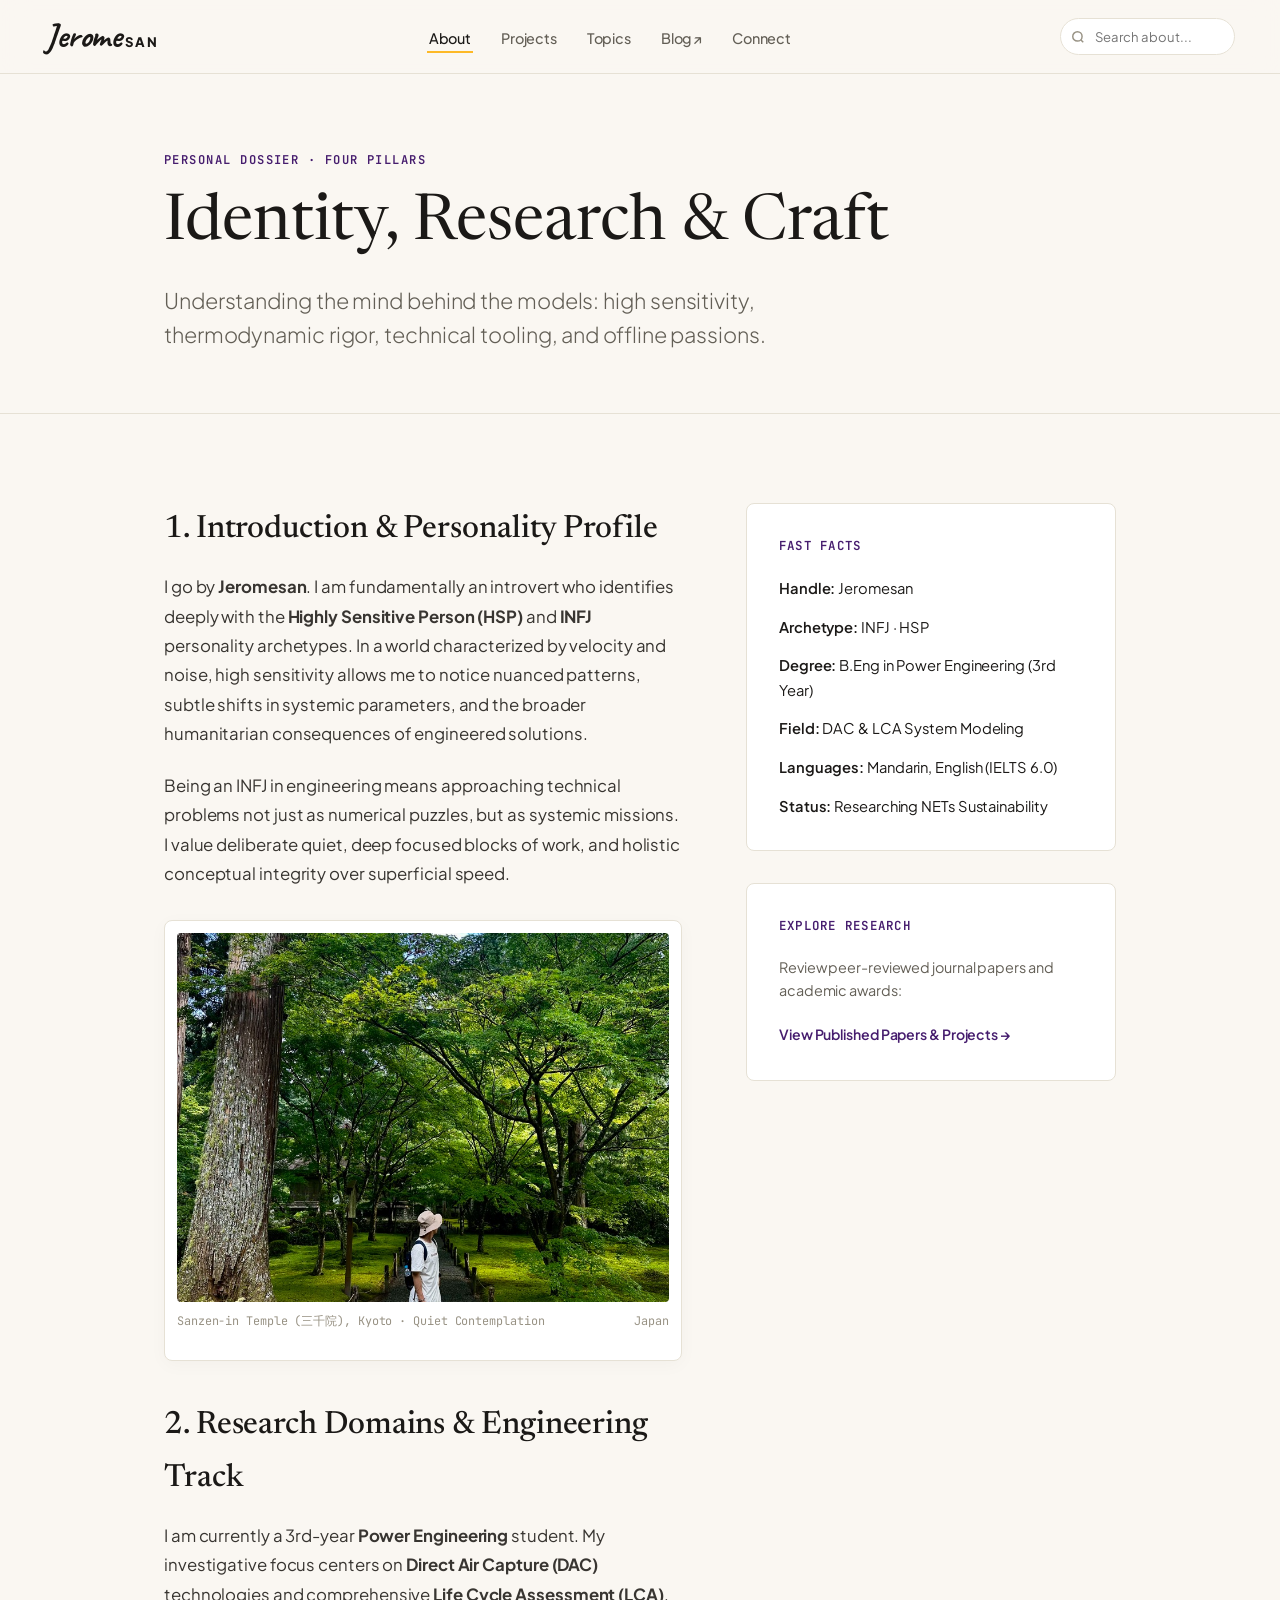
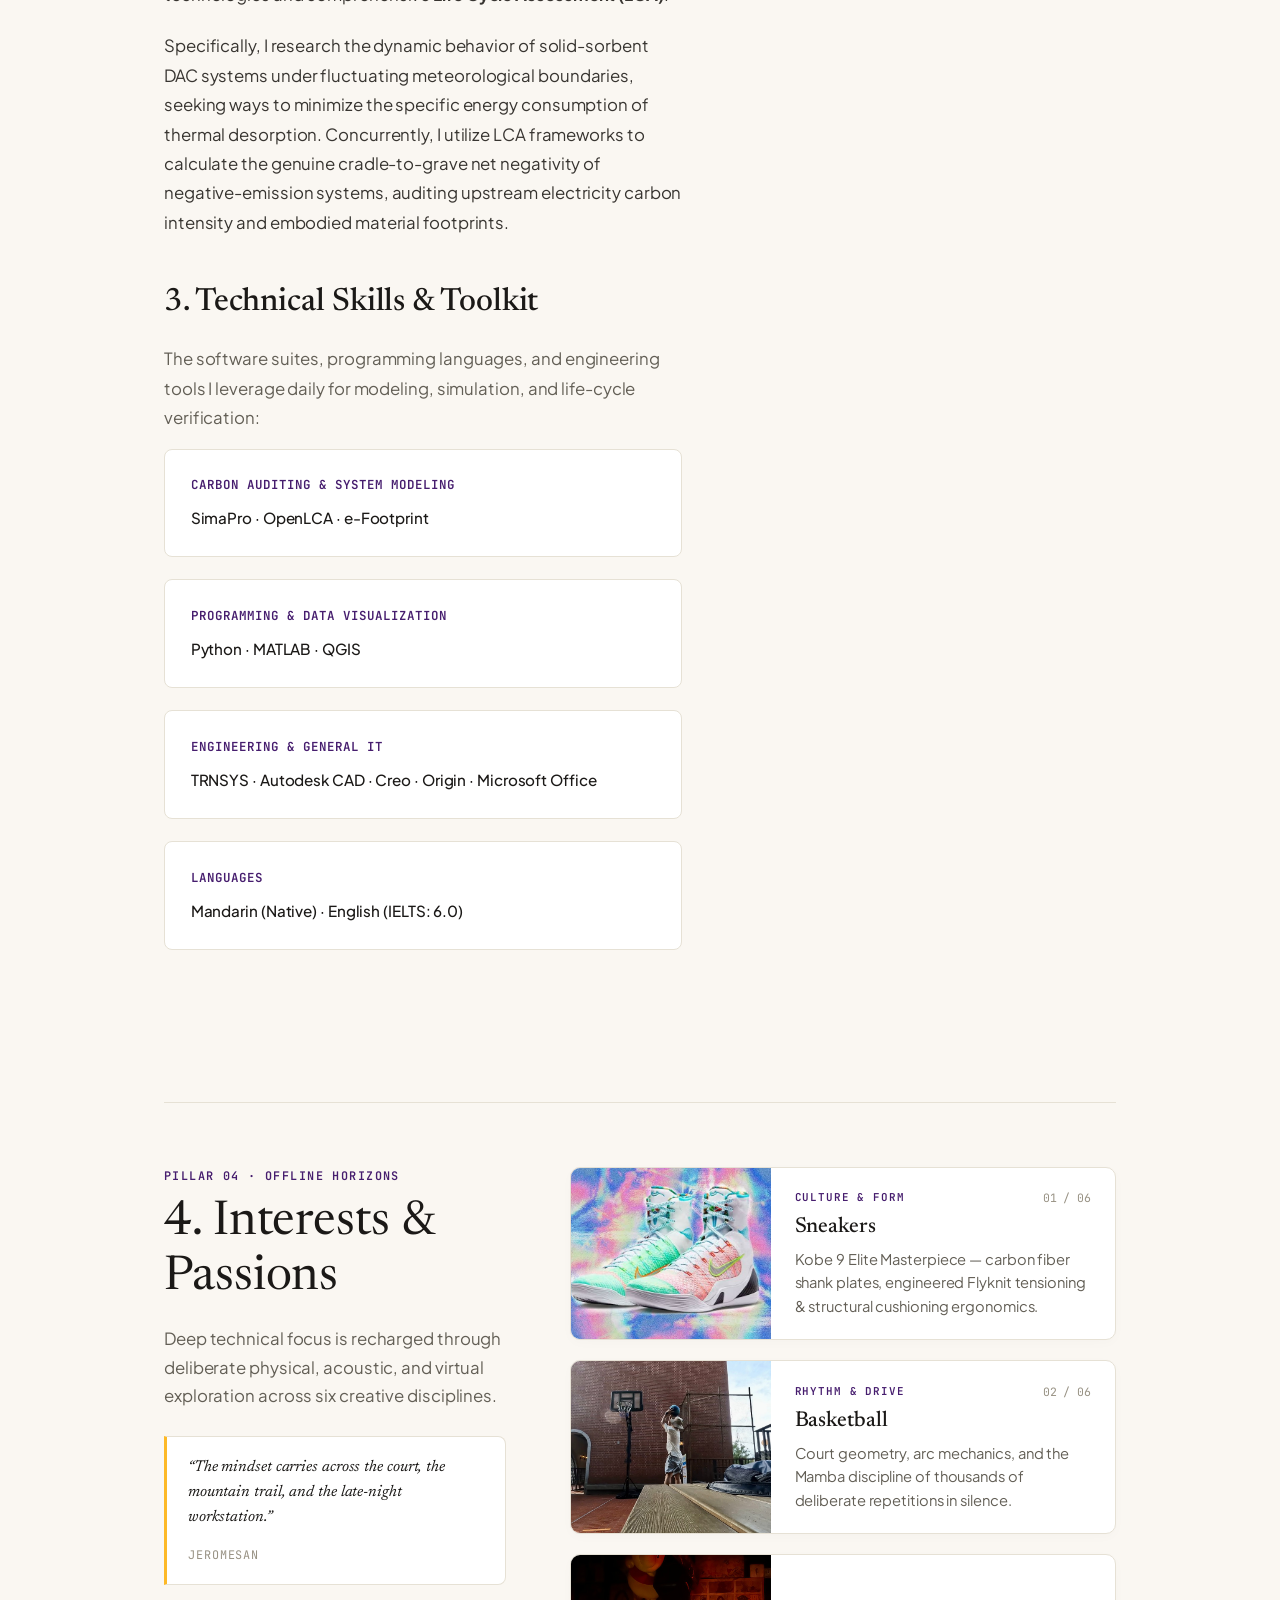
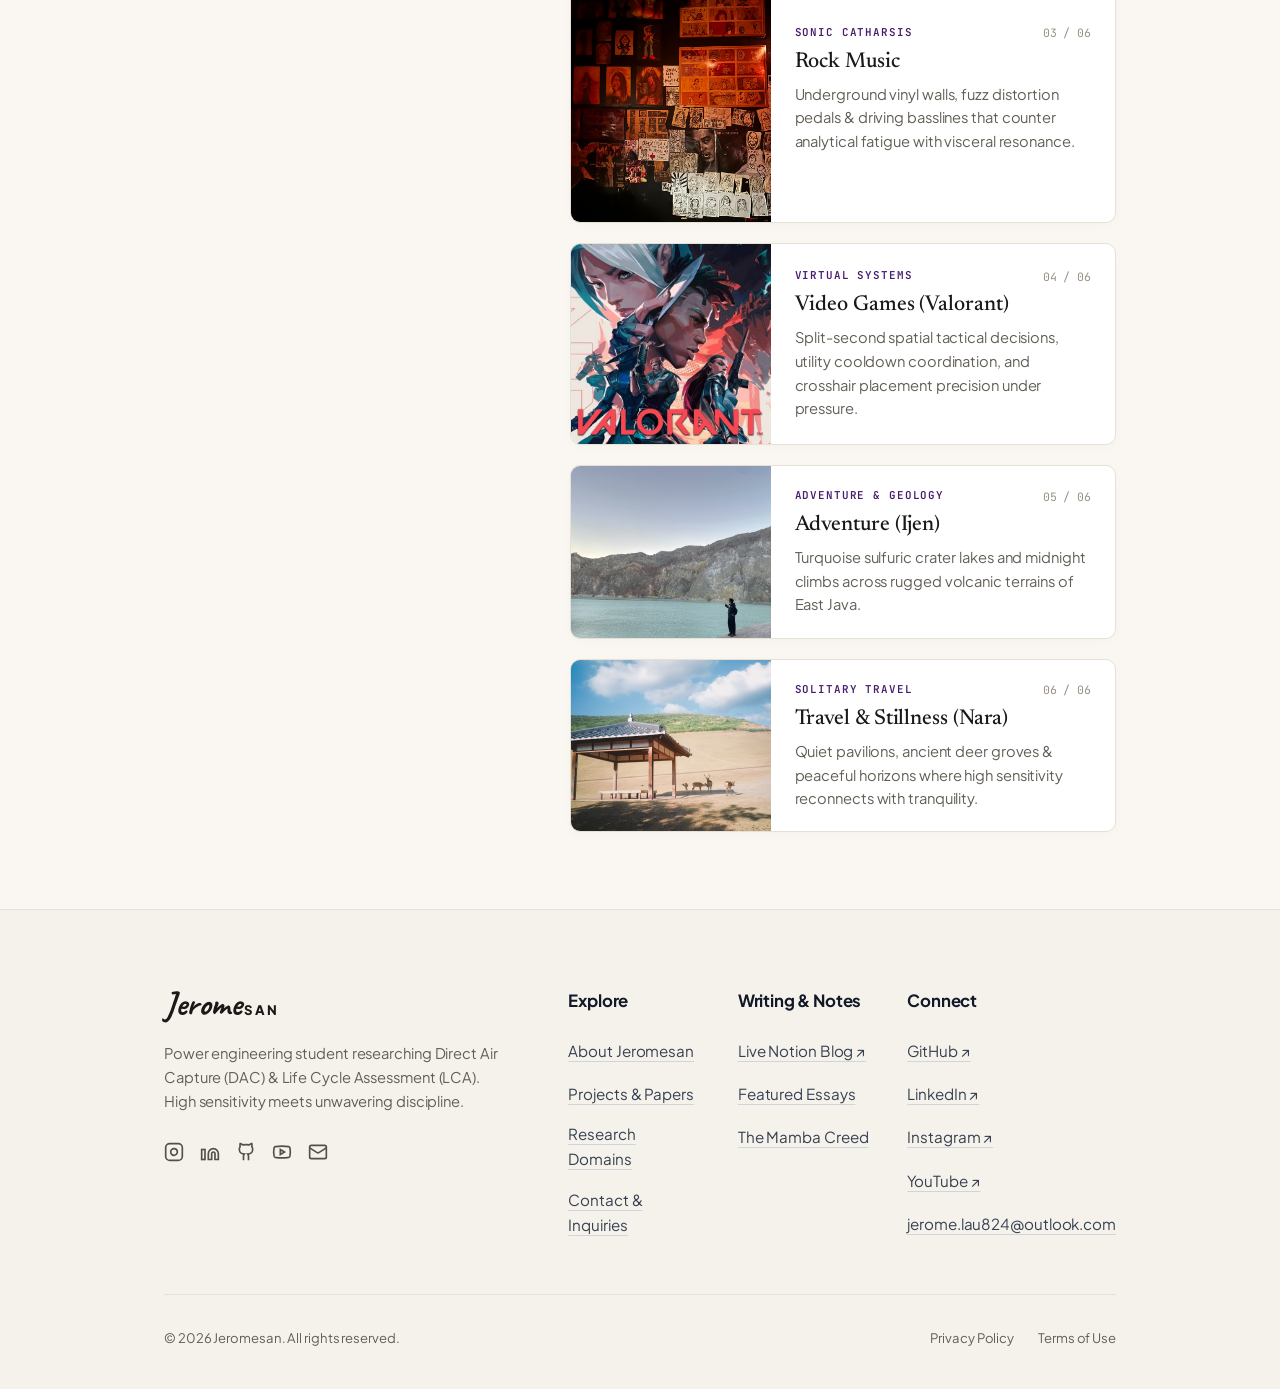
==== commit 992be774: "feat: refine about vertical passions, mobile nav drawer, home creed tribute, and thought topics" ====
--- a/about.html
+++ b/about.html
@@ -94,82 +94,158 @@
     .mel-footer-legal-links { display: flex; gap: 1.5rem; }
     .mel-footer-legal-link { color: var(--sc-ink-soft); text-decoration: none; }
 
-    /* Hobbies Photo Grid: 2 rows x 3 columns */
-    .hobbies-photo-grid {
+    /* Split Section for 4. Interests & Passions (Title on Left, Vertical Stack on Right) */
+    .interests-split-section {
+      padding: clamp(2.5rem, 5vw, 4rem) 0 clamp(4rem, 6vw, 6rem) 0;
+      border-top: 1px solid var(--sc-line);
+      margin-top: 2.5rem;
+    }
+    .interests-split-grid {
       display: grid;
-      grid-template-columns: repeat(3, 1fr);
-      gap: 16px;
-      margin: 1.8rem 0;
-    }
-    .hobby-card {
+      grid-template-columns: 1fr 1.6fr;
+      gap: clamp(2.5rem, 5vw, 5rem);
+      align-items: start;
+    }
+    .interests-sticky-wrap {
+      position: sticky;
+      top: 100px;
+    }
+    .interests-kicker {
+      font-family: var(--sc-font-mono);
+      font-size: 0.74rem;
+      text-transform: uppercase;
+      letter-spacing: 0.12em;
+      color: var(--lakers-purple);
+      font-weight: 600;
+      display: block;
+      margin-bottom: 0.6rem;
+    }
+    .interests-title {
+      font-family: var(--sc-font-display);
+      font-size: clamp(2.2rem, 3.8vw, 3rem);
+      line-height: 1.15;
+      font-weight: 400;
+      color: var(--sc-ink);
+      margin-bottom: 1.2rem;
+    }
+    .interests-lead {
+      font-size: 1.05rem;
+      color: var(--sc-ink-soft);
+      line-height: 1.7;
+      margin-bottom: 1.6rem;
+    }
+    .interests-quote-box {
+      background: var(--sc-surface);
+      border-left: 3px solid var(--lakers-gold);
+      border-radius: 0 8px 8px 0;
+      padding: 1.1rem 1.3rem;
+      border-top: 1px solid var(--sc-line);
+      border-right: 1px solid var(--sc-line);
+      border-bottom: 1px solid var(--sc-line);
+    }
+    .interests-quote-text {
+      font-family: var(--sc-font-display);
+      font-style: italic;
+      font-size: 0.98rem;
+      color: var(--sc-ink);
+      line-height: 1.6;
+      margin: 0 0 0.4rem 0;
+    }
+    .interests-quote-author {
+      font-family: var(--sc-font-mono);
+      font-size: 0.74rem;
+      color: var(--sc-ink-faint);
+      text-transform: uppercase;
+      letter-spacing: 0.08em;
+    }
+
+    /* Right Column: 6 items arranged vertically */
+    .interests-right-col {
+      display: flex;
+      flex-direction: column;
+      gap: 20px;
+    }
+    .hobby-vcard {
       background: var(--sc-surface);
       border: 1px solid var(--sc-line);
-      border-radius: 8px;
+      border-radius: 10px;
       overflow: hidden;
-      margin: 0;
+      display: grid;
+      grid-template-columns: 200px 1fr;
       box-shadow: 0 3px 12px rgba(0,0,0,0.02);
-      transition: all 0.3s ease;
-      display: flex;
-      flex-direction: column;
-    }
-    .hobby-card:hover {
+      transition: all 0.25s ease;
+    }
+    .hobby-vcard:hover {
       border-color: var(--lakers-purple);
-      box-shadow: 0 8px 24px rgba(70, 29, 110, 0.08);
+      box-shadow: 0 10px 28px rgba(70, 29, 110, 0.08);
       transform: translateY(-2px);
     }
-    .hobby-img-frame {
-      aspect-ratio: 16/11;
+    .hobby-vcard-media {
       width: 100%;
+      height: 100%;
+      min-height: 150px;
       overflow: hidden;
       background: var(--sc-surface-alt);
     }
-    .hobby-img-frame img {
+    .hobby-vcard-media img {
       width: 100%;
       height: 100%;
       object-fit: cover;
       display: block;
       transition: transform 0.4s ease;
     }
-    .hobby-card:hover .hobby-img-frame img {
-      transform: scale(1.04);
-    }
-    .hobby-caption {
-      padding: 0.95rem;
+    .hobby-vcard:hover .hobby-vcard-media img {
+      transform: scale(1.05);
+    }
+    .hobby-vcard-body {
+      padding: 1.3rem 1.5rem;
       display: flex;
       flex-direction: column;
-      flex: 1;
+      justify-content: center;
+    }
+    .hobby-vcard-meta {
+      display: flex;
+      align-items: center;
+      justify-content: space-between;
+      margin-bottom: 0.4rem;
     }
     .hobby-badge {
       font-family: var(--sc-font-mono);
-      font-size: 0.64rem;
+      font-size: 0.68rem;
       text-transform: uppercase;
       letter-spacing: 0.08em;
       color: var(--lakers-purple);
       font-weight: 600;
-      margin-bottom: 0.3rem;
-    }
-    .hobby-title {
+    }
+    .hobby-num {
+      font-family: var(--sc-font-mono);
+      font-size: 0.72rem;
+      color: var(--sc-ink-faint);
+    }
+    .hobby-vcard-title {
       font-family: var(--sc-font-display);
-      font-size: 1.15rem;
+      font-size: 1.35rem;
       font-weight: 500;
       color: var(--sc-ink);
-      margin-bottom: 0.35rem;
+      margin-bottom: 0.45rem;
       line-height: 1.25;
     }
-    .hobby-desc {
-      font-size: 0.78rem;
+    .hobby-vcard-desc {
+      font-size: 0.92rem;
       color: var(--sc-ink-soft);
-      line-height: 1.5;
+      line-height: 1.6;
       margin: 0;
     }
 
     @media (max-width: 860px) {
       .about-layout { grid-template-columns: 1fr; }
-      .nav-center-menu { display: none; }
-      .hobbies-photo-grid { grid-template-columns: repeat(2, 1fr); gap: 14px; }
+      .interests-split-grid { grid-template-columns: 1fr; gap: 2rem; }
+      .interests-sticky-wrap { position: static; }
+      .hobby-vcard { grid-template-columns: 160px 1fr; }
     }
     @media (max-width: 580px) {
-      .hobbies-photo-grid { grid-template-columns: 1fr; }
+      .hobby-vcard { grid-template-columns: 1fr; }
+      .hobby-vcard-media { min-height: 200px; height: 200px; }
     }
   
     /* =========================================================================
@@ -320,9 +396,27 @@
           <svg class="nav-search-icon" viewBox="0 0 24 24" fill="none" stroke="currentColor" stroke-width="2.5"><circle cx="11" cy="11" r="8"></circle><line x1="21" y1="21" x2="16.65" y2="16.65"></line></svg>
           <input type="text" class="nav-search-input" placeholder="Search about...">
         </div>
-        <a href="connect.html" class="nav-cta-btn">Connect</a>
+        <button class="mobile-menu-toggle" id="mobileMenuToggle" aria-label="Toggle navigation menu" aria-expanded="false">
+          <svg class="hamburger-icon" width="22" height="22" viewBox="0 0 24 24" fill="none" stroke="currentColor" stroke-width="2"><line x1="3" y1="6" x2="21" y2="6"></line><line x1="3" y1="12" x2="21" y2="12"></line><line x1="3" y1="18" x2="21" y2="18"></line></svg>
+          <svg class="close-icon" width="22" height="22" viewBox="0 0 24 24" fill="none" stroke="currentColor" stroke-width="2" style="display:none;"><line x1="18" y1="6" x2="6" y2="18"></line><line x1="6" y1="6" x2="18" y2="18"></line></svg>
+        </button>
       </div>
     </nav>
+    <div class="mobile-nav-drawer" id="mobileNavDrawer" aria-hidden="true">
+      <div class="mobile-nav-inner">
+        <ul class="mobile-nav-links">
+          <li><a href="index.html" class="mobile-nav-link">Home</a></li>
+          <li><a href="about.html" class="mobile-nav-link active">About</a></li>
+          <li><a href="projects.html" class="mobile-nav-link">Projects</a></li>
+          <li><a href="topics.html" class="mobile-nav-link">Topics</a></li>
+          <li><a href="https://notionnext-website.vercel.app/" target="_blank" rel="noopener noreferrer" class="mobile-nav-link">Blog ↗</a></li>
+          <li><a href="connect.html" class="mobile-nav-link">Connect</a></li>
+        </ul>
+        <div class="mobile-nav-footer">
+          <p class="mobile-nav-tagline">“When you think you can't, UCONN.” — Gianna Bryant</p>
+        </div>
+      </div>
+    </div>
   </header>
 
   <main>
@@ -395,82 +489,6 @@
             <div class="skills-cat-items">Mandarin (Native) · English (IELTS: 6.0)</div>
           </div>
 
-          <!-- 4. Interests & Passions -->
-          <h2>4. Interests & Passions Outside</h2>
-          <p>
-            Deep technical focus is recharged through deliberate physical, acoustic, and virtual exploration across six creative disciplines:
-          </p>
-
-          <div class="hobbies-photo-grid">
-            
-            <figure class="hobby-card">
-              <div class="hobby-img-frame">
-                <img src="assets/hobby-sneaker.jpg" alt="Kobe 9 Elite High-Top Sneakers" loading="lazy">
-              </div>
-              <figcaption class="hobby-caption">
-                <span class="hobby-badge">Culture & Form</span>
-                <h4 class="hobby-title">Sneakers</h4>
-                <p class="hobby-desc">Kobe 9 Elite Masterpiece — carbon fiber shank plates, engineered Flyknit tensioning & structural cushioning ergonomics.</p>
-              </figcaption>
-            </figure>
-
-            <figure class="hobby-card">
-              <div class="hobby-img-frame">
-                <img src="assets/hobby-basketball.jpg" alt="Jerome Shooting Basketball" loading="lazy">
-              </div>
-              <figcaption class="hobby-caption">
-                <span class="hobby-badge">Rhythm & Drive</span>
-                <h4 class="hobby-title">Basketball</h4>
-                <p class="hobby-desc">Court geometry, arc mechanics, and the Mamba discipline of thousands of deliberate repetitions in silence.</p>
-              </figcaption>
-            </figure>
-
-            <figure class="hobby-card">
-              <div class="hobby-img-frame">
-                <img src="assets/hobby-rockbar.jpg" alt="Underground Rock Bar Poster Wall" loading="lazy">
-              </div>
-              <figcaption class="hobby-caption">
-                <span class="hobby-badge">Sonic Catharsis</span>
-                <h4 class="hobby-title">Rock Music</h4>
-                <p class="hobby-desc">Underground vinyl walls, fuzz distortion pedals & driving basslines that counter analytical fatigue with visceral resonance.</p>
-              </figcaption>
-            </figure>
-
-            <figure class="hobby-card">
-              <div class="hobby-img-frame">
-                <img src="assets/hobby-valorant.jpg" alt="Valorant Tactical Gameplay Art" loading="lazy">
-              </div>
-              <figcaption class="hobby-caption">
-                <span class="hobby-badge">Virtual Systems</span>
-                <h4 class="hobby-title">Video Games (Valorant)</h4>
-                <p class="hobby-desc">Split-second spatial tactical decisions, utility cooldown coordination, and crosshair placement precision.</p>
-              </figcaption>
-            </figure>
-
-            <figure class="hobby-card">
-              <div class="hobby-img-frame">
-                <img src="assets/travel-ijen.jpg" alt="Mount Ijen Turquoise Sulfur Crater" loading="lazy">
-              </div>
-              <figcaption class="hobby-caption">
-                <span class="hobby-badge">Adventure & Geology</span>
-                <h4 class="hobby-title">Adventure (Ijen)</h4>
-                <p class="hobby-desc">Turquoise sulfuric crater lakes and midnight climbs across rugged volcanic terrains of East Java.</p>
-              </figcaption>
-            </figure>
-
-            <figure class="hobby-card">
-              <div class="hobby-img-frame">
-                <img src="assets/travel-nara.jpg" alt="Nara Hillside Deer Pavilion" loading="lazy">
-              </div>
-              <figcaption class="hobby-caption">
-                <span class="hobby-badge">Solitary Travel</span>
-                <h4 class="hobby-title">Travel & Stillness (Nara)</h4>
-                <p class="hobby-desc">Quiet pavilions, ancient deer groves & peaceful horizons where high sensitivity reconnects with tranquility.</p>
-              </figcaption>
-            </figure>
-
-          </div>
-
         </article>
 
         <!-- Sidebar -->
@@ -499,6 +517,123 @@
         </aside>
 
       </div>
+
+      <!-- 4. Interests & Passions (Title on Left, Content Arranged Vertically on the Right) -->
+      <section class="interests-split-section">
+        <div class="interests-split-grid">
+          
+          <!-- Left Column: Title & Philosophy -->
+          <div class="interests-left-col">
+            <div class="interests-sticky-wrap">
+              <span class="interests-kicker">Pillar 04 · Offline Horizons</span>
+              <h2 class="interests-title">4. Interests & Passions</h2>
+              <p class="interests-lead">
+                Deep technical focus is recharged through deliberate physical, acoustic, and virtual exploration across six creative disciplines.
+              </p>
+              <div class="interests-quote-box">
+                <p class="interests-quote-text">“The mindset carries across the court, the mountain trail, and the late-night workstation.”</p>
+                <span class="interests-quote-author">Jeromesan</span>
+              </div>
+            </div>
+          </div>
+
+          <!-- Right Column: 6 Items Arranged Vertically (竖向排列在页面右侧) -->
+          <div class="interests-right-col">
+            
+            <!-- Card 1: Sneakers -->
+            <article class="hobby-vcard">
+              <div class="hobby-vcard-media">
+                <img src="assets/hobby-sneaker.jpg" alt="Kobe 9 Elite High-Top Sneakers" loading="lazy">
+              </div>
+              <div class="hobby-vcard-body">
+                <div class="hobby-vcard-meta">
+                  <span class="hobby-badge">Culture & Form</span>
+                  <span class="hobby-num">01 / 06</span>
+                </div>
+                <h3 class="hobby-vcard-title">Sneakers</h3>
+                <p class="hobby-vcard-desc">Kobe 9 Elite Masterpiece — carbon fiber shank plates, engineered Flyknit tensioning & structural cushioning ergonomics.</p>
+              </div>
+            </article>
+
+            <!-- Card 2: Basketball -->
+            <article class="hobby-vcard">
+              <div class="hobby-vcard-media">
+                <img src="assets/hobby-basketball.jpg" alt="Jerome Shooting Basketball" loading="lazy">
+              </div>
+              <div class="hobby-vcard-body">
+                <div class="hobby-vcard-meta">
+                  <span class="hobby-badge">Rhythm & Drive</span>
+                  <span class="hobby-num">02 / 06</span>
+                </div>
+                <h3 class="hobby-vcard-title">Basketball</h3>
+                <p class="hobby-vcard-desc">Court geometry, arc mechanics, and the Mamba discipline of thousands of deliberate repetitions in silence.</p>
+              </div>
+            </article>
+
+            <!-- Card 3: Rock Music -->
+            <article class="hobby-vcard">
+              <div class="hobby-vcard-media">
+                <img src="assets/hobby-rockbar.jpg" alt="Underground Rock Bar Poster Wall" loading="lazy">
+              </div>
+              <div class="hobby-vcard-body">
+                <div class="hobby-vcard-meta">
+                  <span class="hobby-badge">Sonic Catharsis</span>
+                  <span class="hobby-num">03 / 06</span>
+                </div>
+                <h3 class="hobby-vcard-title">Rock Music</h3>
+                <p class="hobby-vcard-desc">Underground vinyl walls, fuzz distortion pedals & driving basslines that counter analytical fatigue with visceral resonance.</p>
+              </div>
+            </article>
+
+            <!-- Card 4: Video Games (Valorant) -->
+            <article class="hobby-vcard">
+              <div class="hobby-vcard-media">
+                <img src="assets/hobby-valorant.jpg" alt="Valorant Tactical Gameplay Art" loading="lazy">
+              </div>
+              <div class="hobby-vcard-body">
+                <div class="hobby-vcard-meta">
+                  <span class="hobby-badge">Virtual Systems</span>
+                  <span class="hobby-num">04 / 06</span>
+                </div>
+                <h3 class="hobby-vcard-title">Video Games (Valorant)</h3>
+                <p class="hobby-vcard-desc">Split-second spatial tactical decisions, utility cooldown coordination, and crosshair placement precision under pressure.</p>
+              </div>
+            </article>
+
+            <!-- Card 5: Adventure (Ijen) -->
+            <article class="hobby-vcard">
+              <div class="hobby-vcard-media">
+                <img src="assets/travel-ijen.jpg" alt="Mount Ijen Turquoise Sulfur Crater" loading="lazy">
+              </div>
+              <div class="hobby-vcard-body">
+                <div class="hobby-vcard-meta">
+                  <span class="hobby-badge">Adventure & Geology</span>
+                  <span class="hobby-num">05 / 06</span>
+                </div>
+                <h3 class="hobby-vcard-title">Adventure (Ijen)</h3>
+                <p class="hobby-vcard-desc">Turquoise sulfuric crater lakes and midnight climbs across rugged volcanic terrains of East Java.</p>
+              </div>
+            </article>
+
+            <!-- Card 6: Travel & Stillness (Nara) -->
+            <article class="hobby-vcard">
+              <div class="hobby-vcard-media">
+                <img src="assets/travel-nara.jpg" alt="Nara Hillside Deer Pavilion" loading="lazy">
+              </div>
+              <div class="hobby-vcard-body">
+                <div class="hobby-vcard-meta">
+                  <span class="hobby-badge">Solitary Travel</span>
+                  <span class="hobby-num">06 / 06</span>
+                </div>
+                <h3 class="hobby-vcard-title">Travel & Stillness (Nara)</h3>
+                <p class="hobby-vcard-desc">Quiet pavilions, ancient deer groves & peaceful horizons where high sensitivity reconnects with tranquility.</p>
+              </div>
+            </article>
+
+          </div>
+
+        </div>
+      </section>
     </div>
   </main>
 
@@ -580,5 +715,35 @@
     </div>
   </footer>
 
+  <script>
+    (function() {
+      const toggleBtn = document.getElementById('mobileMenuToggle');
+      const drawer = document.getElementById('mobileNavDrawer');
+      if (toggleBtn && drawer) {
+        const hamburger = toggleBtn.querySelector('.hamburger-icon');
+        const closeIcon = toggleBtn.querySelector('.close-icon');
+        toggleBtn.addEventListener('click', function(e) {
+          e.stopPropagation();
+          const isOpen = drawer.classList.toggle('open');
+          toggleBtn.setAttribute('aria-expanded', isOpen);
+          if (isOpen) {
+            hamburger.style.display = 'none';
+            closeIcon.style.display = 'block';
+          } else {
+            hamburger.style.display = 'block';
+            closeIcon.style.display = 'none';
+          }
+        });
+        document.addEventListener('click', function(e) {
+          if (!drawer.contains(e.target) && !toggleBtn.contains(e.target) && drawer.classList.contains('open')) {
+            drawer.classList.remove('open');
+            toggleBtn.setAttribute('aria-expanded', 'false');
+            hamburger.style.display = 'block';
+            closeIcon.style.display = 'none';
+          }
+        });
+      }
+    })();
+  </script>
 </body>
 </html>
--- a/scrollcraft.css
+++ b/scrollcraft.css
@@ -693,3 +693,107 @@
     gap: 2.2rem;
   }
 }
+
+/* =========================================================================
+   RESPONSIVE MOBILE NAVIGATION & DRAWER
+   ========================================================================= */
+.mobile-menu-toggle {
+  display: none;
+  background: var(--sc-surface, #FFFFFF);
+  border: 1px solid var(--sc-line, #E6E1D5);
+  border-radius: 8px;
+  padding: 8px 10px;
+  color: var(--sc-ink, #1B1917);
+  cursor: pointer;
+  align-items: center;
+  justify-content: center;
+  transition: all 0.2s ease;
+  line-height: 1;
+}
+
+.mobile-menu-toggle:hover {
+  background: var(--sc-surface-alt, #F3EFE6);
+  border-color: var(--lakers-purple, #461D6E);
+  color: var(--lakers-purple, #461D6E);
+}
+
+.mobile-nav-drawer {
+  position: fixed;
+  top: 74px;
+  left: 0;
+  right: 0;
+  background: rgba(250, 247, 242, 0.98);
+  backdrop-filter: blur(20px);
+  -webkit-backdrop-filter: blur(20px);
+  border-bottom: 1px solid var(--sc-line, #E6E1D5);
+  box-shadow: 0 16px 36px rgba(0, 0, 0, 0.08);
+  max-height: 0;
+  overflow: hidden;
+  transition: max-height 0.35s cubic-bezier(0.16, 1, 0.3, 1), opacity 0.25s ease;
+  opacity: 0;
+  z-index: 899;
+  pointer-events: none;
+}
+
+.mobile-nav-drawer.open {
+  max-height: 520px;
+  opacity: 1;
+  pointer-events: auto;
+}
+
+.mobile-nav-inner {
+  padding: 1.5rem clamp(1.2rem, 4vw, 2.5rem) 2rem;
+}
+
+.mobile-nav-links {
+  list-style: none !important;
+  margin: 0 !important;
+  padding: 0 !important;
+  display: flex;
+  flex-direction: column;
+  gap: 0.25rem;
+}
+
+.mobile-nav-link {
+  display: flex;
+  align-items: center;
+  justify-content: space-between;
+  font-family: var(--sc-font-text, sans-serif);
+  font-size: 1.12rem;
+  font-weight: 500;
+  color: var(--sc-ink, #1B1917);
+  text-decoration: none;
+  padding: 12px 6px;
+  border-bottom: 1px solid rgba(230, 225, 213, 0.5);
+  transition: color 0.2s ease, padding-left 0.2s ease;
+}
+
+.mobile-nav-link:hover, .mobile-nav-link.active {
+  color: var(--lakers-purple, #461D6E);
+  padding-left: 12px;
+  font-weight: 600;
+}
+
+.mobile-nav-footer {
+  margin-top: 1.5rem;
+  padding-top: 1rem;
+}
+
+.mobile-nav-tagline {
+  font-family: var(--sc-font-mono, monospace);
+  font-size: 0.78rem;
+  color: var(--sc-ink-soft, #635F56);
+  margin: 0;
+}
+
+@media (max-width: 860px) {
+  .nav-center-menu {
+    display: none !important;
+  }
+  .mobile-menu-toggle {
+    display: inline-flex !important;
+  }
+  .nav-search-wrap {
+    display: none !important;
+  }
+}
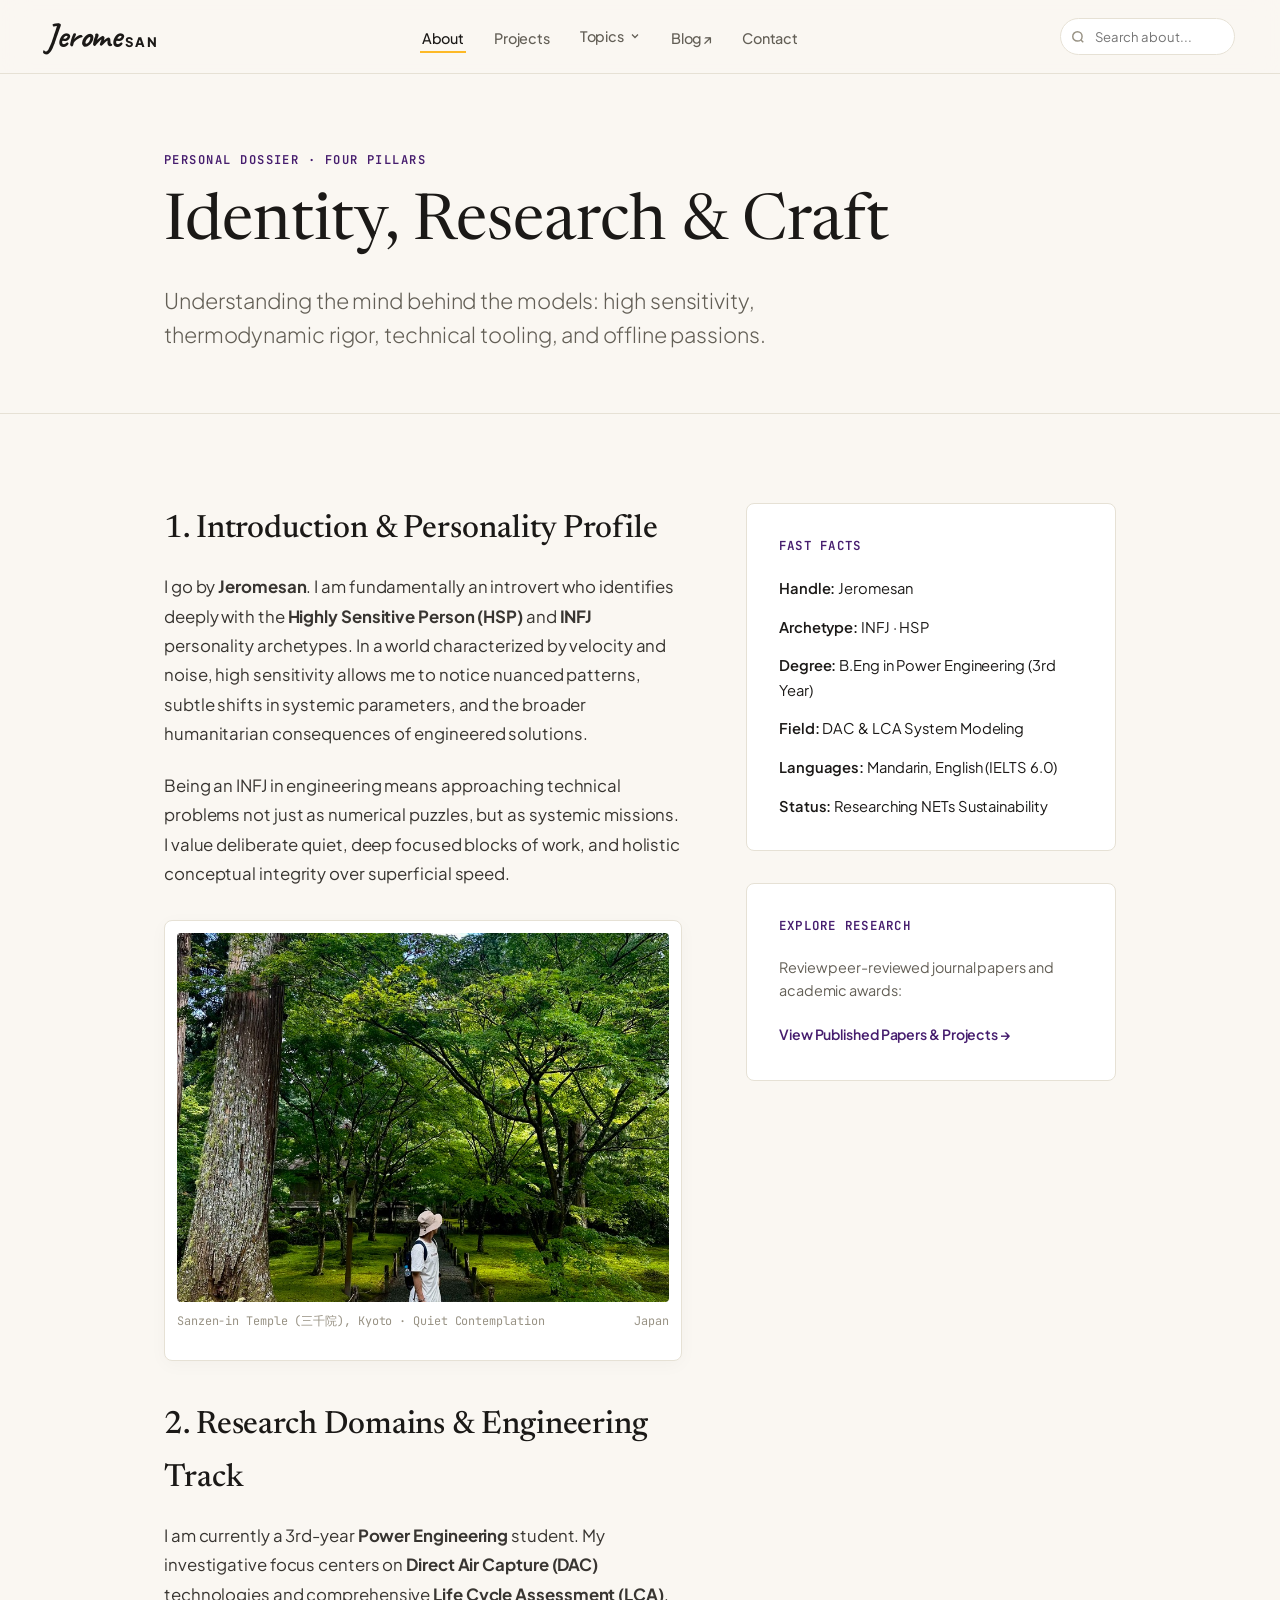
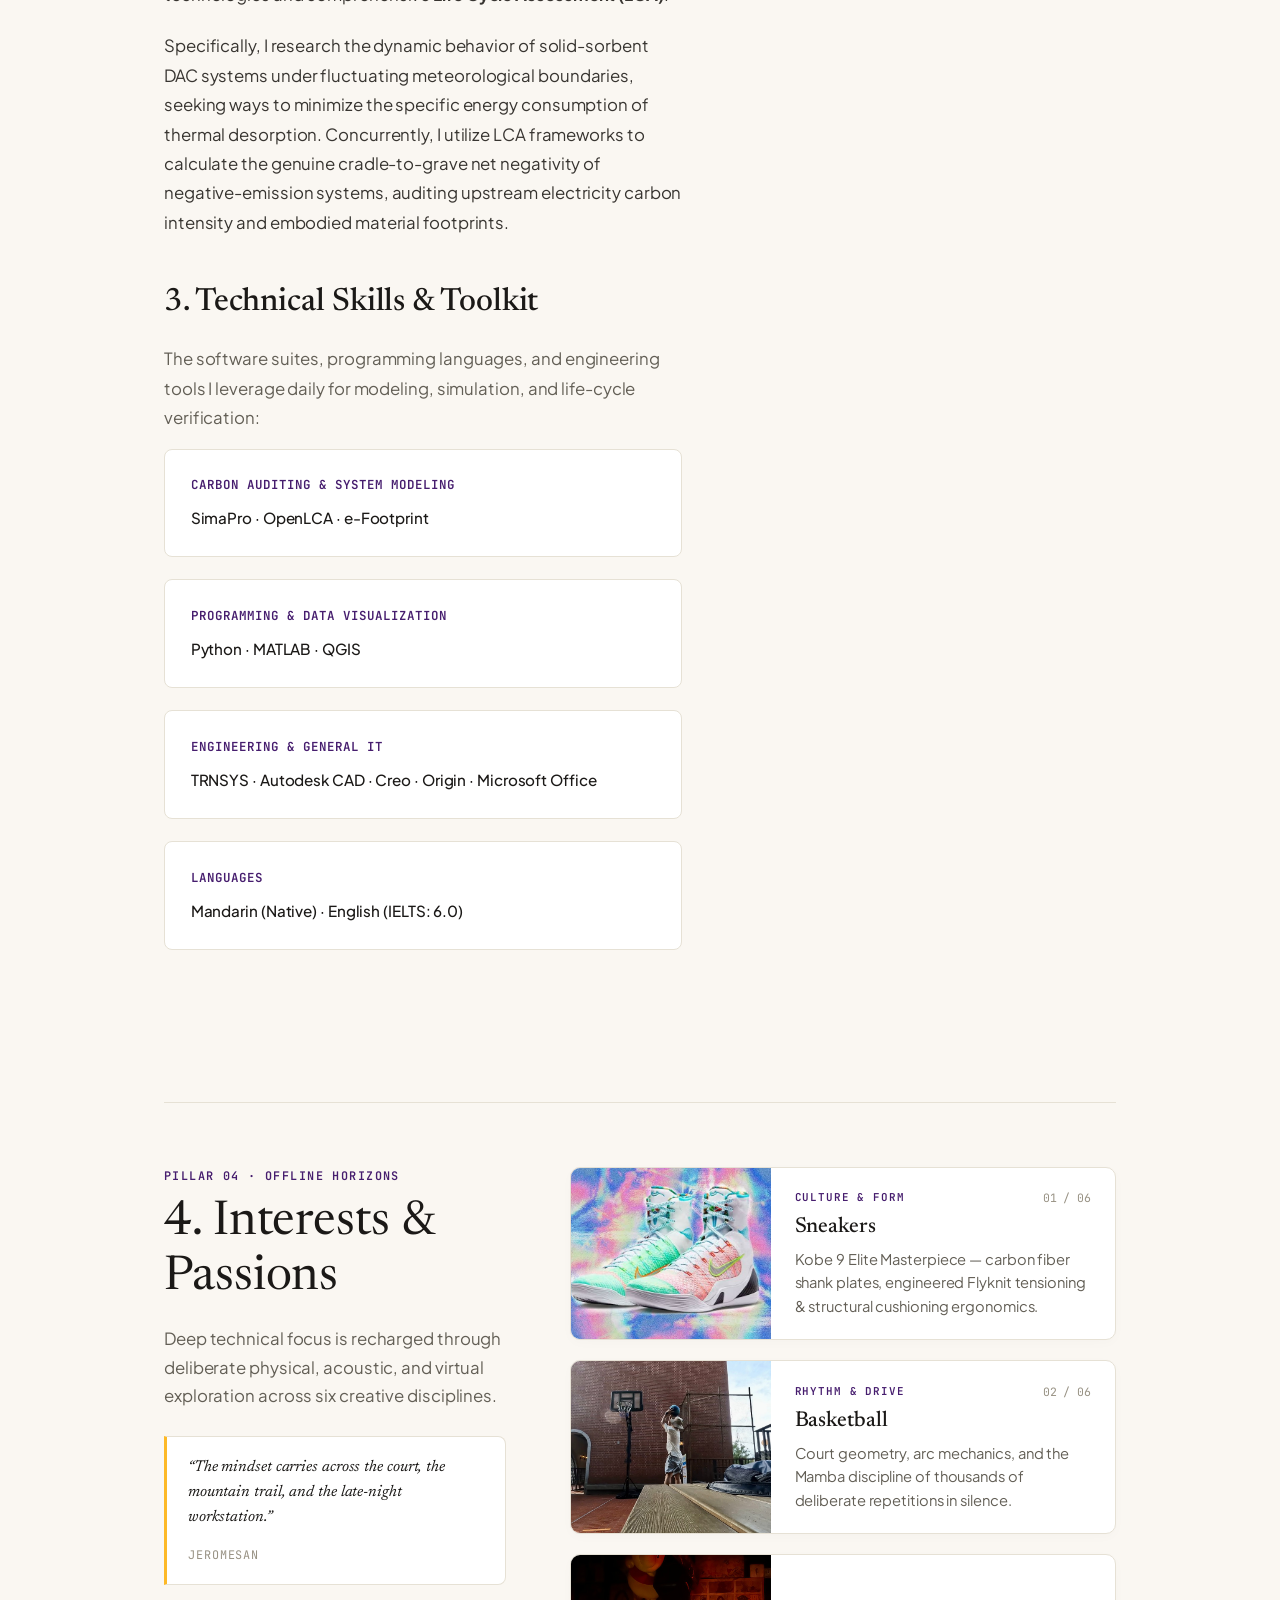
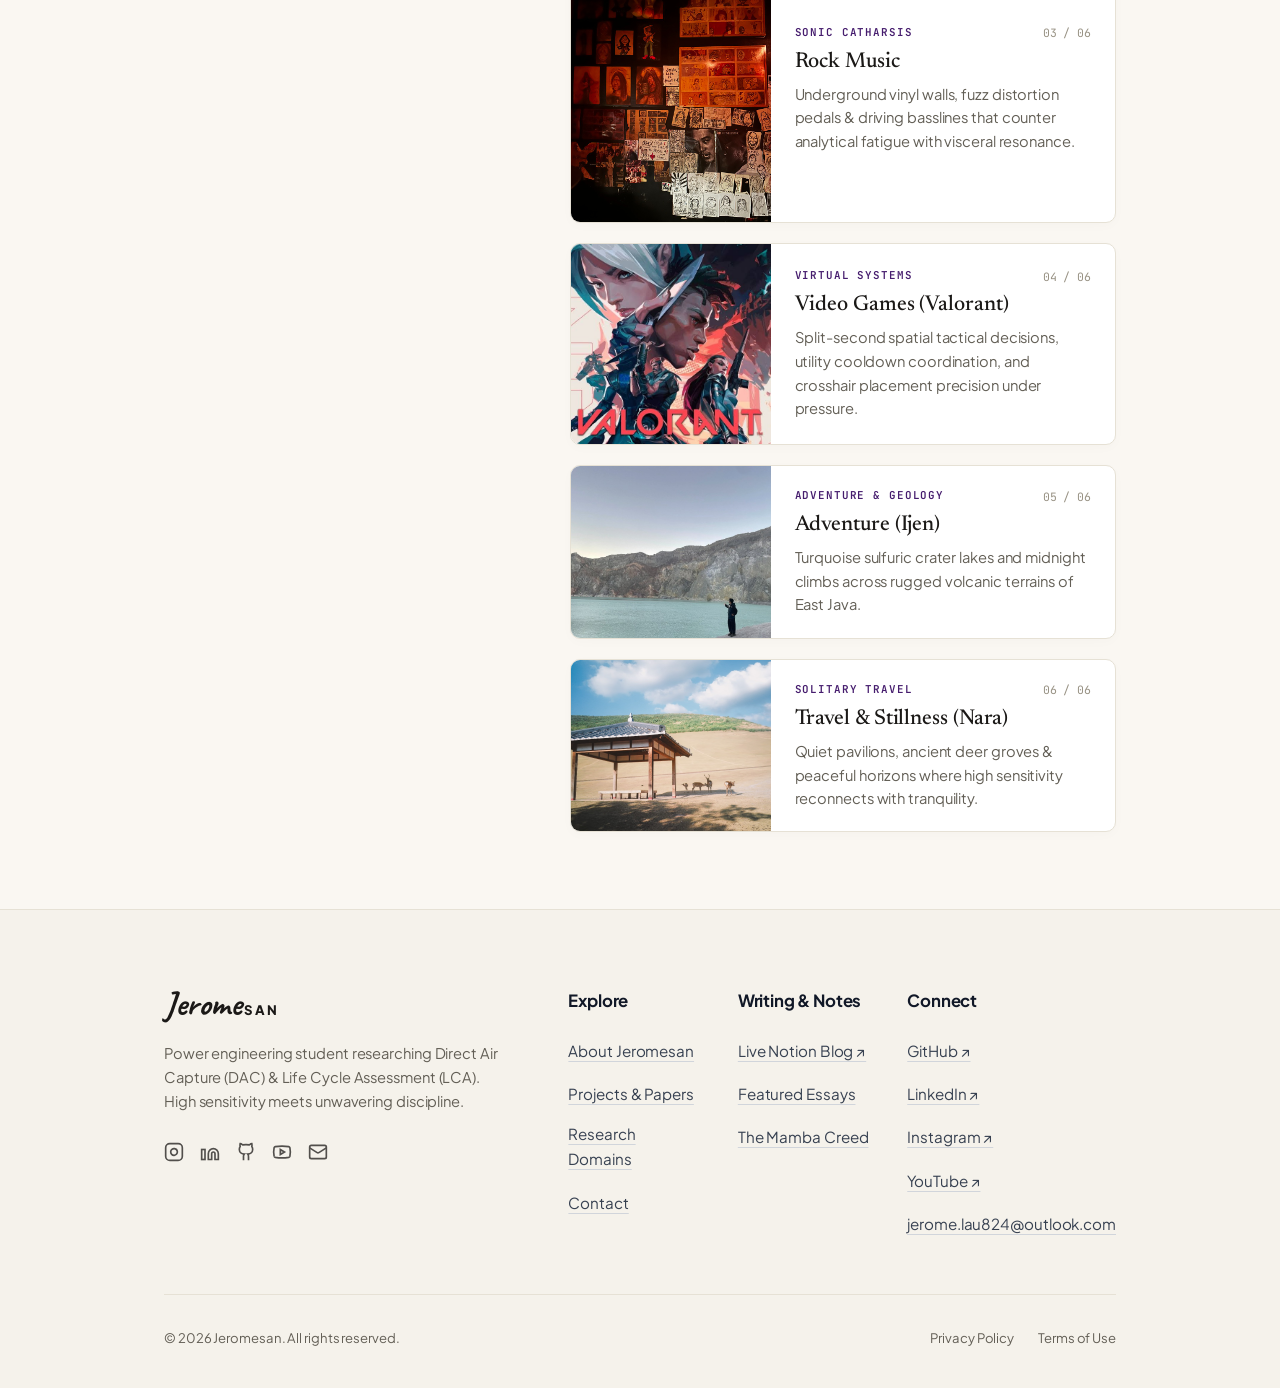
==== commit 23a9925e: "feat: redesign contact page with Bromo photo, yellow send button, official social icons, and topics " ====
--- a/about.html
+++ b/about.html
@@ -387,9 +387,44 @@
       <ul class="nav-center-menu">
         <li><a href="about.html" class="nav-link active">About</a></li>
         <li><a href="projects.html" class="nav-link">Projects</a></li>
-        <li><a href="topics.html" class="nav-link">Topics</a></li>
+        
+        <!-- Topics Dropdown (Image 4 Reference) -->
+        <li class="nav-item-dropdown">
+          <a href="topics.html" class="nav-link nav-dropdown-trigger">
+            <span>Topics</span>
+            <svg class="dropdown-chevron" viewBox="0 0 24 24" fill="none" stroke="currentColor"><polyline points="6 9 12 15 18 9"></polyline></svg>
+          </a>
+          <div class="nav-dropdown-menu">
+            <a href="topics.html#topic-01" class="dropdown-item">
+              <span>Observations & Systems</span>
+              <span class="dropdown-item-num">01</span>
+            </a>
+            <a href="topics.html#topic-02" class="dropdown-item">
+              <span>Psychology & Inner Architecture</span>
+              <span class="dropdown-item-num">02</span>
+            </a>
+            <a href="topics.html#topic-03" class="dropdown-item">
+              <span>Personal Growth & Discipline</span>
+              <span class="dropdown-item-num">03</span>
+            </a>
+            <a href="topics.html#topic-04" class="dropdown-item">
+              <span>Contemporary Dialogues</span>
+              <span class="dropdown-item-num">04</span>
+            </a>
+            <a href="topics.html#topic-05" class="dropdown-item">
+              <span>Book Reflections & Margins</span>
+              <span class="dropdown-item-num">05</span>
+            </a>
+            <div class="dropdown-divider"></div>
+            <a href="topics.html" class="dropdown-item dropdown-item-all">
+              <span>All Topics</span>
+              <span>→</span>
+            </a>
+          </div>
+        </li>
+
         <li><a href="https://notionnext-website.vercel.app/" target="_blank" rel="noopener noreferrer" class="nav-link" title="Open Notion Blog">Blog ↗</a></li>
-        <li><a href="connect.html" class="nav-link">Connect</a></li>
+        <li><a href="contact.html" class="nav-link">Contact</a></li>
       </ul>
       <div class="nav-right-tools">
         <div class="nav-search-wrap">
@@ -410,7 +445,7 @@
           <li><a href="projects.html" class="mobile-nav-link">Projects</a></li>
           <li><a href="topics.html" class="mobile-nav-link">Topics</a></li>
           <li><a href="https://notionnext-website.vercel.app/" target="_blank" rel="noopener noreferrer" class="mobile-nav-link">Blog ↗</a></li>
-          <li><a href="connect.html" class="mobile-nav-link">Connect</a></li>
+          <li><a href="contact.html" class="mobile-nav-link">Contact</a></li>
         </ul>
         <div class="mobile-nav-footer">
           <p class="mobile-nav-tagline">“When you think you can't, UCONN.” — Gianna Bryant</p>
@@ -673,7 +708,7 @@
               <li style="list-style: none !important; margin-bottom: 0.85rem;"><a href="about.html" class="footer-text-link">About Jeromesan</a></li>
               <li style="list-style: none !important; margin-bottom: 0.85rem;"><a href="projects.html" class="footer-text-link">Projects & Papers</a></li>
               <li style="list-style: none !important; margin-bottom: 0.85rem;"><a href="topics.html" class="footer-text-link">Research Domains</a></li>
-              <li style="list-style: none !important; margin-bottom: 0.85rem;"><a href="connect.html" class="footer-text-link">Contact & Inquiries</a></li>
+              <li style="list-style: none !important; margin-bottom: 0.85rem;"><a href="contact.html" class="footer-text-link">Contact</a></li>
             </ul>
           </div>
 
--- a/scrollcraft.css
+++ b/scrollcraft.css
@@ -797,3 +797,114 @@
     display: none !important;
   }
 }
+
+/* =========================================================================
+   NAV DROPDOWN (TOPICS HOVER MENU - IMAGE 4 REFERENCE)
+   ========================================================================= */
+.nav-item-dropdown {
+  position: relative;
+  display: inline-flex;
+  align-items: center;
+}
+
+.nav-dropdown-trigger {
+  display: inline-flex;
+  align-items: center;
+  gap: 5px;
+  cursor: pointer;
+}
+
+.dropdown-chevron {
+  width: 12px;
+  height: 12px;
+  stroke-width: 2.5;
+  transition: transform 0.25s ease;
+  vertical-align: middle;
+}
+
+.nav-item-dropdown:hover .dropdown-chevron,
+.nav-item-dropdown:focus-within .dropdown-chevron {
+  transform: rotate(180deg);
+}
+
+.nav-dropdown-menu {
+  position: absolute;
+  top: 100%;
+  left: 50%;
+  transform: translateX(-50%) translateY(8px);
+  background: var(--sc-surface, #FFFFFF);
+  border: 1px solid var(--sc-line, #E6E1D5);
+  border-radius: 12px;
+  padding: 8px 6px;
+  min-width: 260px;
+  box-shadow: 0 16px 36px rgba(0, 0, 0, 0.08), 0 2px 8px rgba(0, 0, 0, 0.04);
+  opacity: 0;
+  visibility: hidden;
+  pointer-events: none;
+  transition: opacity 0.22s ease, transform 0.22s cubic-bezier(0.16, 1, 0.3, 1), visibility 0.22s;
+  z-index: 1000;
+}
+
+/* Hover bridge padding so mouse smoothly glides into menu */
+.nav-dropdown-menu::before {
+  content: "";
+  position: absolute;
+  top: -12px;
+  left: 0;
+  right: 0;
+  height: 14px;
+}
+
+.nav-item-dropdown:hover .nav-dropdown-menu,
+.nav-item-dropdown:focus-within .nav-dropdown-menu {
+  opacity: 1;
+  visibility: visible;
+  pointer-events: auto;
+  transform: translateX(-50%) translateY(4px);
+}
+
+.dropdown-item {
+  display: flex;
+  align-items: center;
+  justify-content: space-between;
+  padding: 9px 14px;
+  border-radius: 8px;
+  font-family: var(--sc-font-text, sans-serif);
+  font-size: 0.88rem;
+  font-weight: 500;
+  color: var(--sc-ink, #1B1917);
+  text-decoration: none;
+  transition: all 0.15s ease;
+  white-space: nowrap;
+}
+
+.dropdown-item-num {
+  font-family: var(--sc-font-mono, monospace);
+  font-size: 0.72rem;
+  color: var(--sc-ink-faint, #989284);
+}
+
+.dropdown-item:hover {
+  background: var(--sc-surface-alt, #F3EFE6);
+  color: var(--lakers-purple, #461D6E);
+  padding-left: 17px;
+}
+
+.dropdown-item:hover .dropdown-item-num {
+  color: var(--lakers-purple, #461D6E);
+}
+
+.dropdown-divider {
+  height: 1px;
+  background: var(--sc-line, #E6E1D5);
+  margin: 6px 6px;
+}
+
+.dropdown-item-all {
+  font-weight: 600;
+  color: var(--lakers-purple, #461D6E);
+}
+
+.dropdown-item-all:hover {
+  background: rgba(70, 29, 110, 0.08);
+}
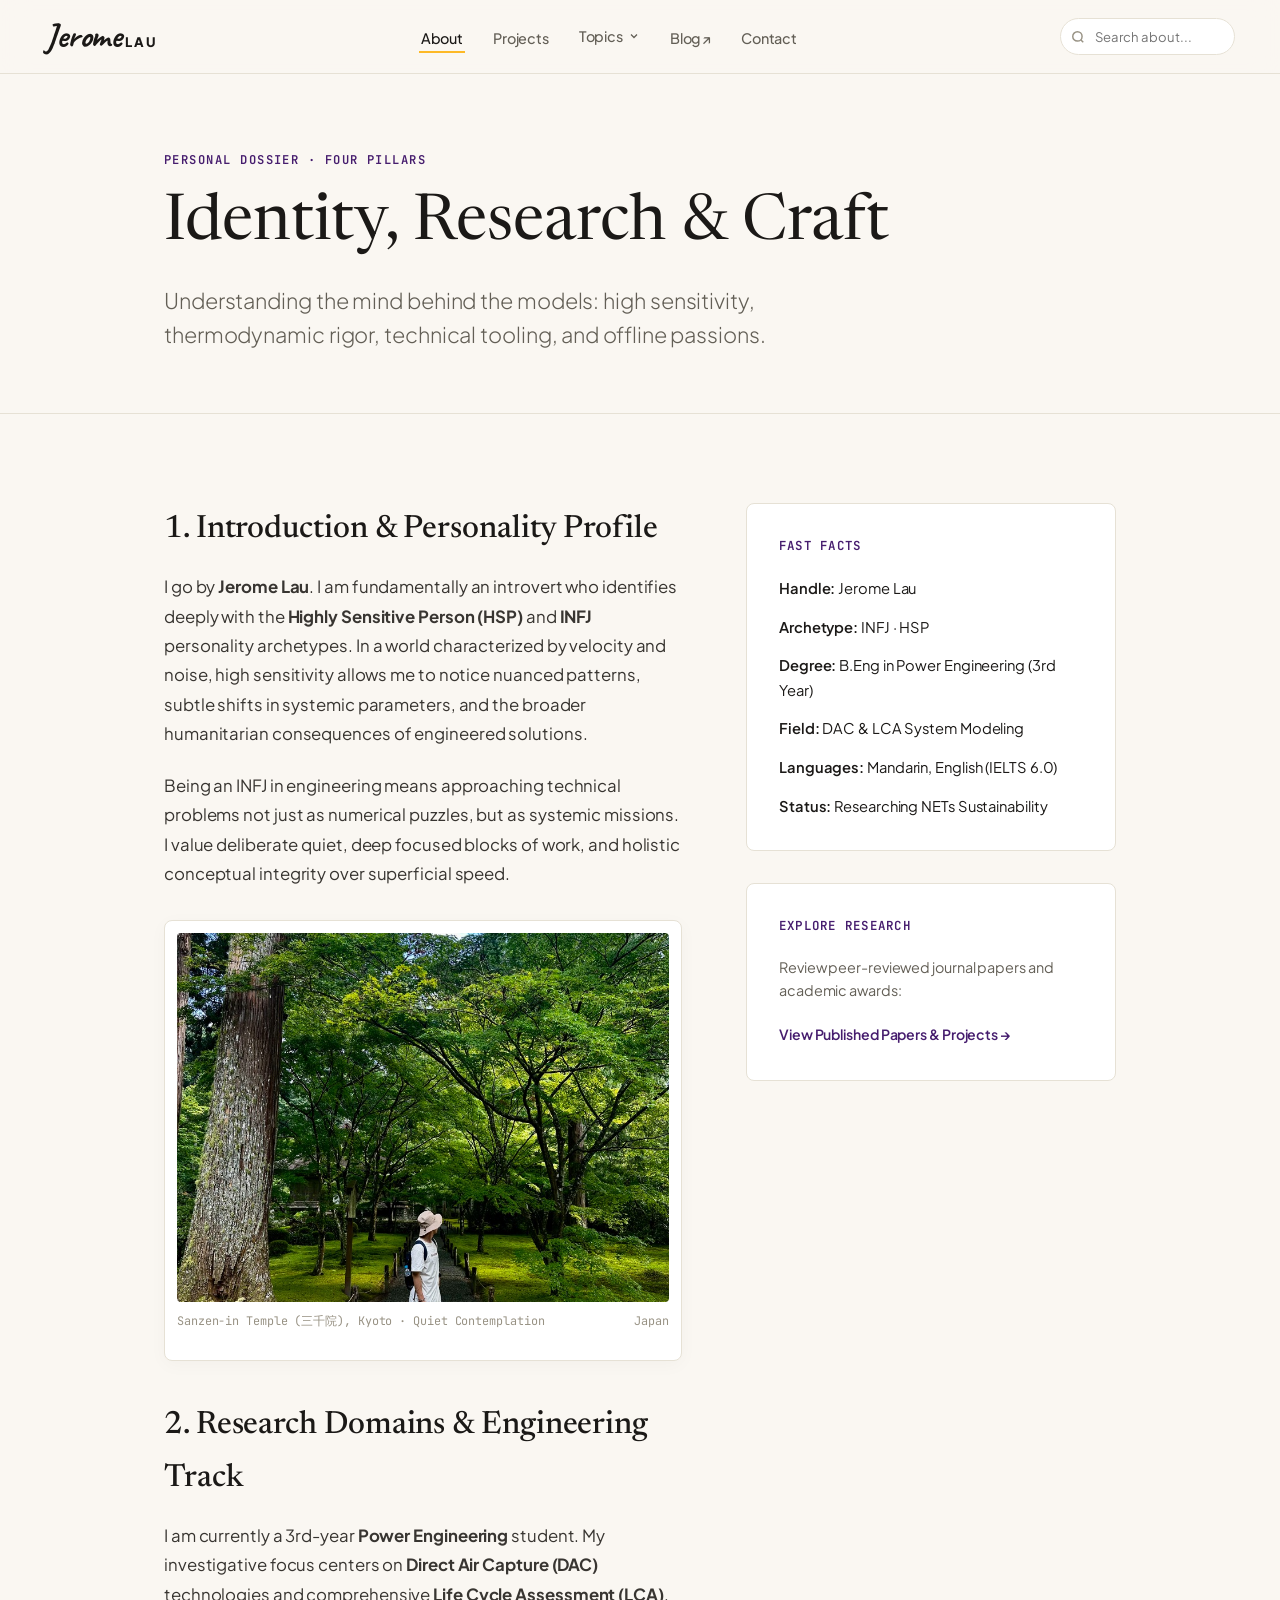
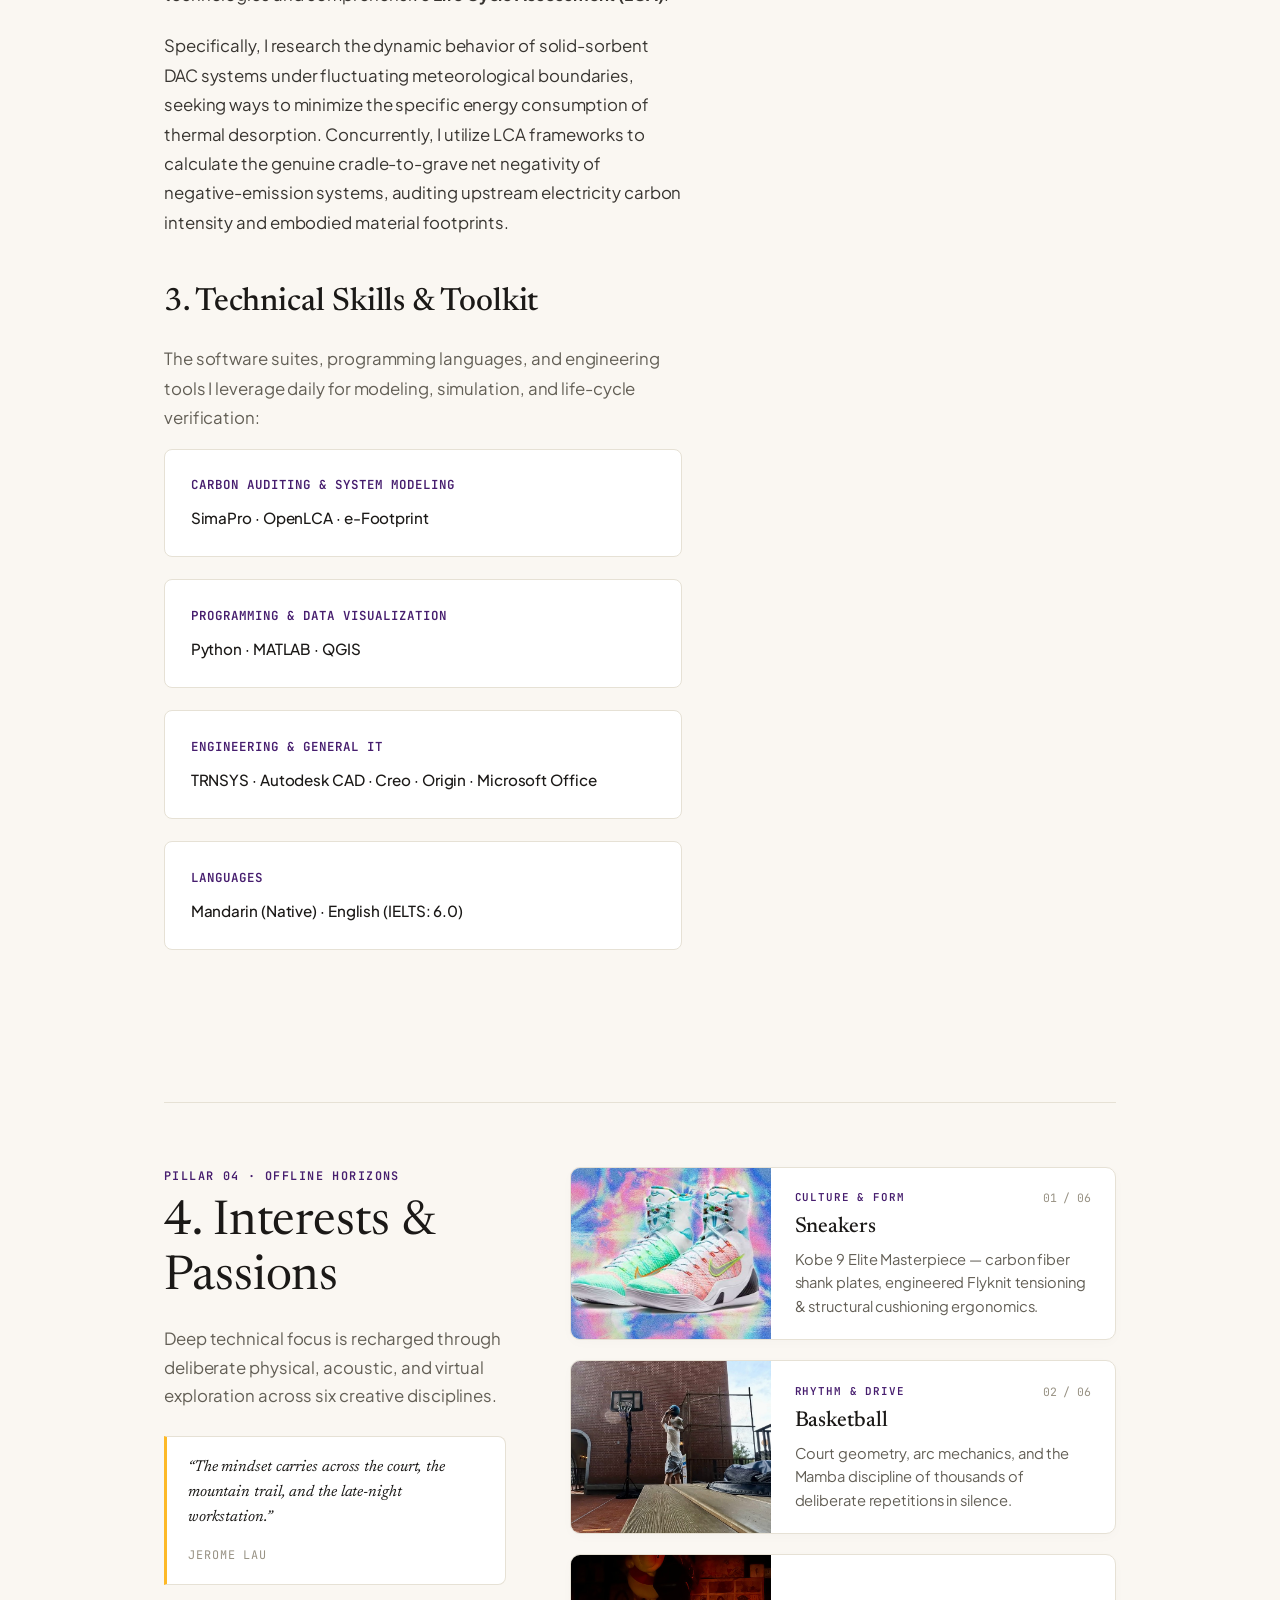
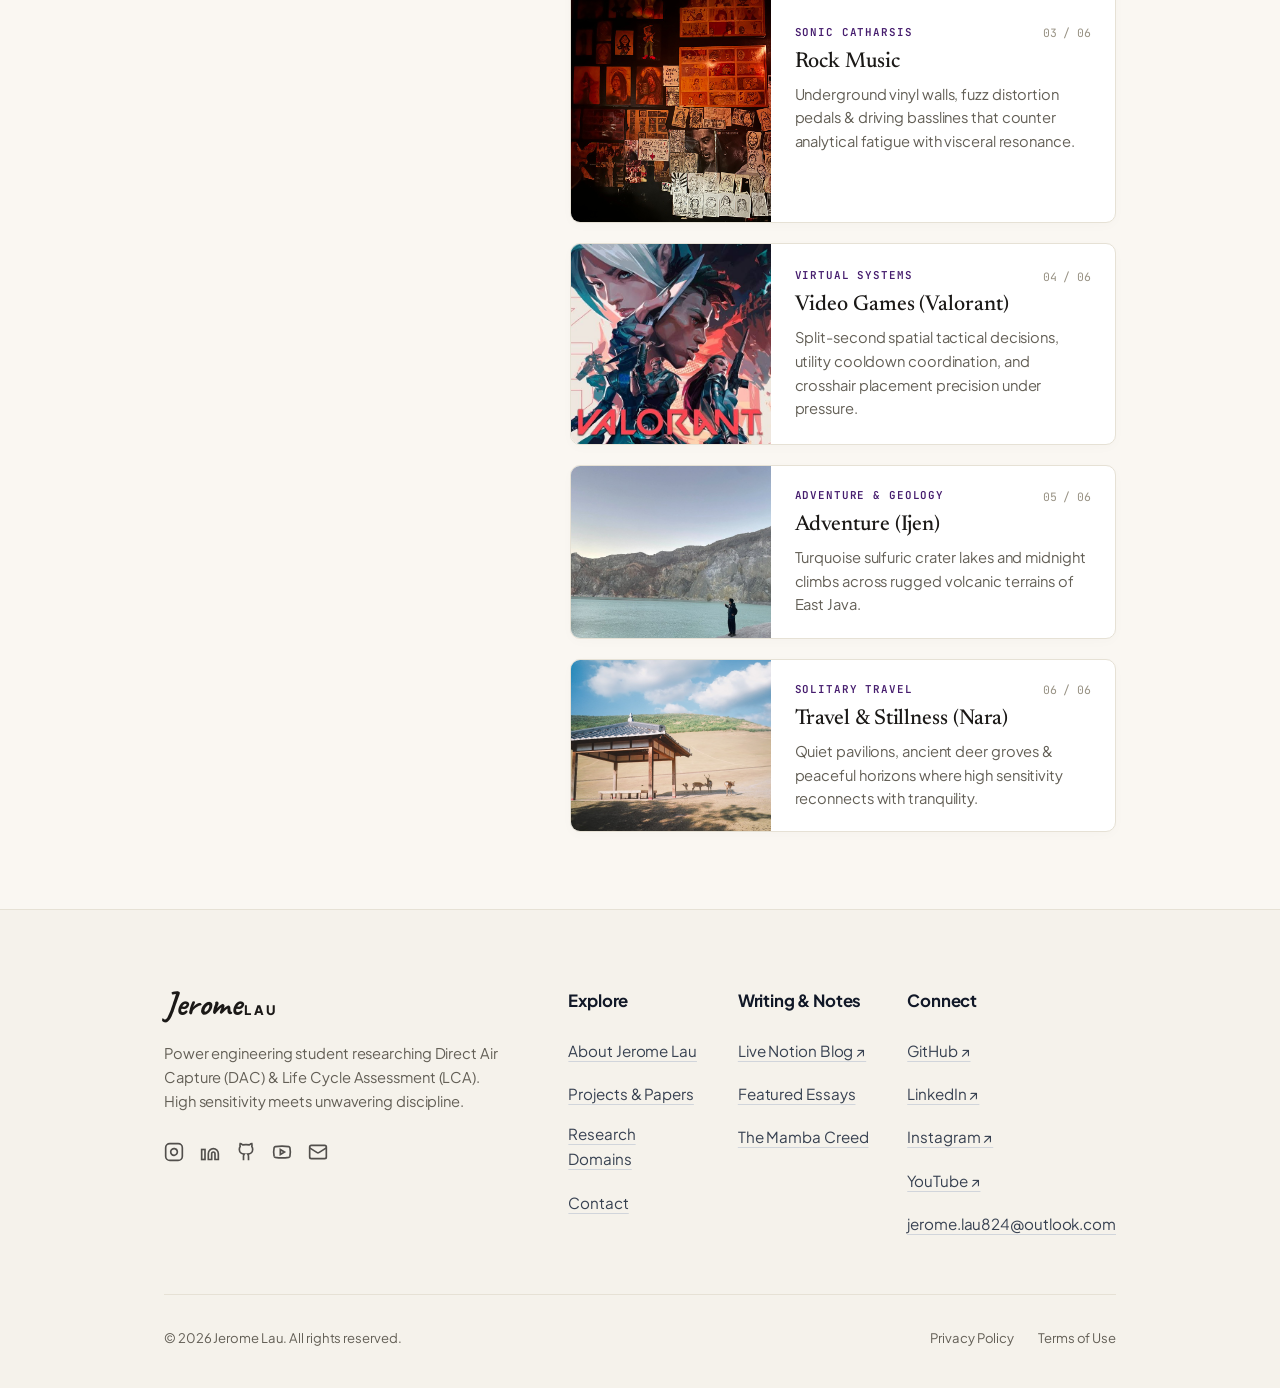
==== commit ba1a9fdd: "feat: customize hero statement, replace creed background with blurred Kobe wallpaper, and rebrand Je" ====
--- a/about.html
+++ b/about.html
@@ -3,8 +3,8 @@
 <head>
   <meta charset="utf-8">
   <meta name="viewport" content="width=device-width, initial-scale=1, viewport-fit=cover">
-  <title>About · Jeromesan</title>
-  <meta name="description" content="About Jeromesan: Highly Sensitive Person (HSP), INFJ, and 3rd-year Power Engineering researcher investigating Direct Air Capture and Life Cycle Assessment.">
+  <title>About · Jerome Lau</title>
+  <meta name="description" content="About Jerome Lau: Highly Sensitive Person (HSP), INFJ, and 3rd-year Power Engineering researcher investigating Direct Air Capture and Life Cycle Assessment.">
   
   <link rel="preconnect" href="https://fonts.googleapis.com">
   <link rel="preconnect" href="https://fonts.gstatic.com" crossorigin>
@@ -382,7 +382,7 @@
     <nav class="site-nav">
       <a href="index.html" class="brand-signature-mark" title="Return to Homepage">
         <span class="sig-script">Jerome</span>
-        <span class="sig-sans">SAN</span>
+        <span class="sig-sans">LAU</span>
       </a>
       <ul class="nav-center-menu">
         <li><a href="about.html" class="nav-link active">About</a></li>
@@ -472,7 +472,7 @@
           <!-- 1. Introduction to Self & Personality -->
           <h2>1. Introduction & Personality Profile</h2>
           <p>
-            I go by <b>Jeromesan</b>. I am fundamentally an introvert who identifies deeply with the <b>Highly Sensitive Person (HSP)</b> and <b>INFJ</b> personality archetypes. In a world characterized by velocity and noise, high sensitivity allows me to notice nuanced patterns, subtle shifts in systemic parameters, and the broader humanitarian consequences of engineered solutions.
+            I go by <b>Jerome Lau</b>. I am fundamentally an introvert who identifies deeply with the <b>Highly Sensitive Person (HSP)</b> and <b>INFJ</b> personality archetypes. In a world characterized by velocity and noise, high sensitivity allows me to notice nuanced patterns, subtle shifts in systemic parameters, and the broader humanitarian consequences of engineered solutions.
           </p>
           <p>
             Being an INFJ in engineering means approaching technical problems not just as numerical puzzles, but as systemic missions. I value deliberate quiet, deep focused blocks of work, and holistic conceptual integrity over superficial speed.
@@ -481,7 +481,7 @@
           <!-- Kyoto Sanzen-in Feature Photo -->
           <figure style="margin: 2rem 0; background: var(--sc-surface); border: 1px solid var(--sc-line); border-radius: 8px; padding: 12px 12px 28px 12px; box-shadow: 0 4px 18px rgba(0,0,0,0.03);">
             <div style="border-radius: 4px; overflow: hidden; aspect-ratio: 4/3; max-height: 480px;">
-              <img src="assets/profile-sanzenin.jpg" alt="Jeromesan at Sanzen-in Temple, Kyoto" style="width: 100%; height: 100%; object-fit: cover; display: block;" loading="lazy">
+              <img src="assets/profile-sanzenin.jpg" alt="Jerome Lau at Sanzen-in Temple, Kyoto" style="width: 100%; height: 100%; object-fit: cover; display: block;" loading="lazy">
             </div>
             <figcaption style="margin-top: 10px; font-family: var(--sc-font-mono); font-size: 0.74rem; color: var(--sc-ink-faint); display: flex; justify-content: space-between;">
               <span>Sanzen-in Temple (三千院), Kyoto · Quiet Contemplation</span>
@@ -531,7 +531,7 @@
           <div class="sidebar-card">
             <h3 class="sidebar-title">Fast Facts</h3>
             <ul class="sidebar-list">
-              <li><b>Handle:</b> Jeromesan</li>
+              <li><b>Handle:</b> Jerome Lau</li>
               <li><b>Archetype:</b> INFJ · HSP</li>
               <li><b>Degree:</b> B.Eng in Power Engineering (3rd Year)</li>
               <li><b>Field:</b> DAC & LCA System Modeling</li>
@@ -567,7 +567,7 @@
               </p>
               <div class="interests-quote-box">
                 <p class="interests-quote-text">“The mindset carries across the court, the mountain trail, and the late-night workstation.”</p>
-                <span class="interests-quote-author">Jeromesan</span>
+                <span class="interests-quote-author">Jerome Lau</span>
               </div>
             </div>
           </div>
@@ -683,9 +683,9 @@
         
         <!-- Left Side: Brand, Bio, Social Icons -->
         <div class="footer-brand-side">
-          <a href="index.html" class="brand-signature-mark" title="Jeromesan Homepage">
+          <a href="index.html" class="brand-signature-mark" title="Jerome Lau Homepage">
             <span class="sig-script">Jerome</span>
-            <span class="sig-sans">SAN</span>
+            <span class="sig-sans">LAU</span>
           </a>
           <p class="footer-bio">
             Power engineering student researching Direct Air Capture (DAC) & Life Cycle Assessment (LCA). High sensitivity meets unwavering discipline.
@@ -705,7 +705,7 @@
           <div>
             <h4 class="footer-col-heading">Explore</h4>
             <ul class="footer-col-links" style="list-style: none !important; padding: 0 !important; margin: 0 !important;">
-              <li style="list-style: none !important; margin-bottom: 0.85rem;"><a href="about.html" class="footer-text-link">About Jeromesan</a></li>
+              <li style="list-style: none !important; margin-bottom: 0.85rem;"><a href="about.html" class="footer-text-link">About Jerome Lau</a></li>
               <li style="list-style: none !important; margin-bottom: 0.85rem;"><a href="projects.html" class="footer-text-link">Projects & Papers</a></li>
               <li style="list-style: none !important; margin-bottom: 0.85rem;"><a href="topics.html" class="footer-text-link">Research Domains</a></li>
               <li style="list-style: none !important; margin-bottom: 0.85rem;"><a href="contact.html" class="footer-text-link">Contact</a></li>
@@ -739,7 +739,7 @@
       <!-- Bottom Bar -->
       <div class="footer-bottom-strip">
         <div>
-          © 2026 Jeromesan. All rights reserved.
+          © 2026 Jerome Lau. All rights reserved.
         </div>
         <div class="footer-legal-menu">
           <a href="#">Privacy Policy</a>
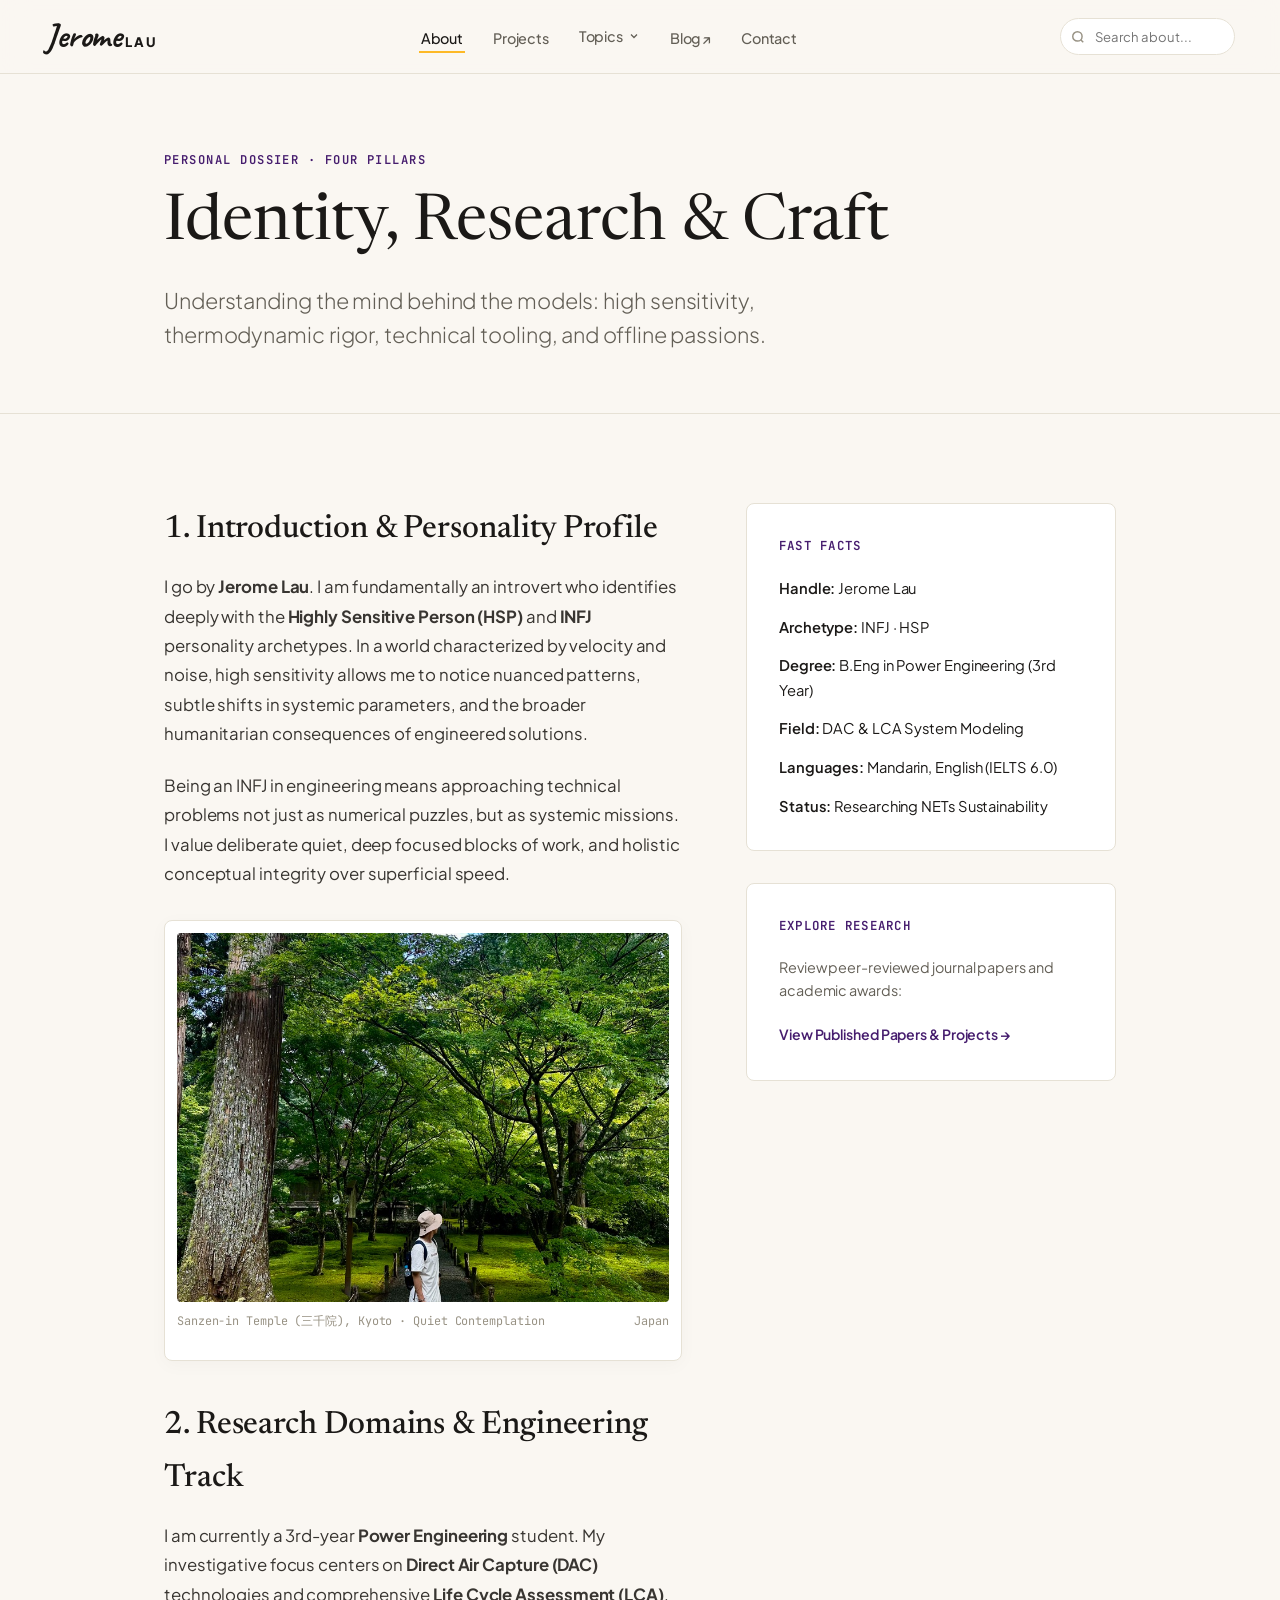
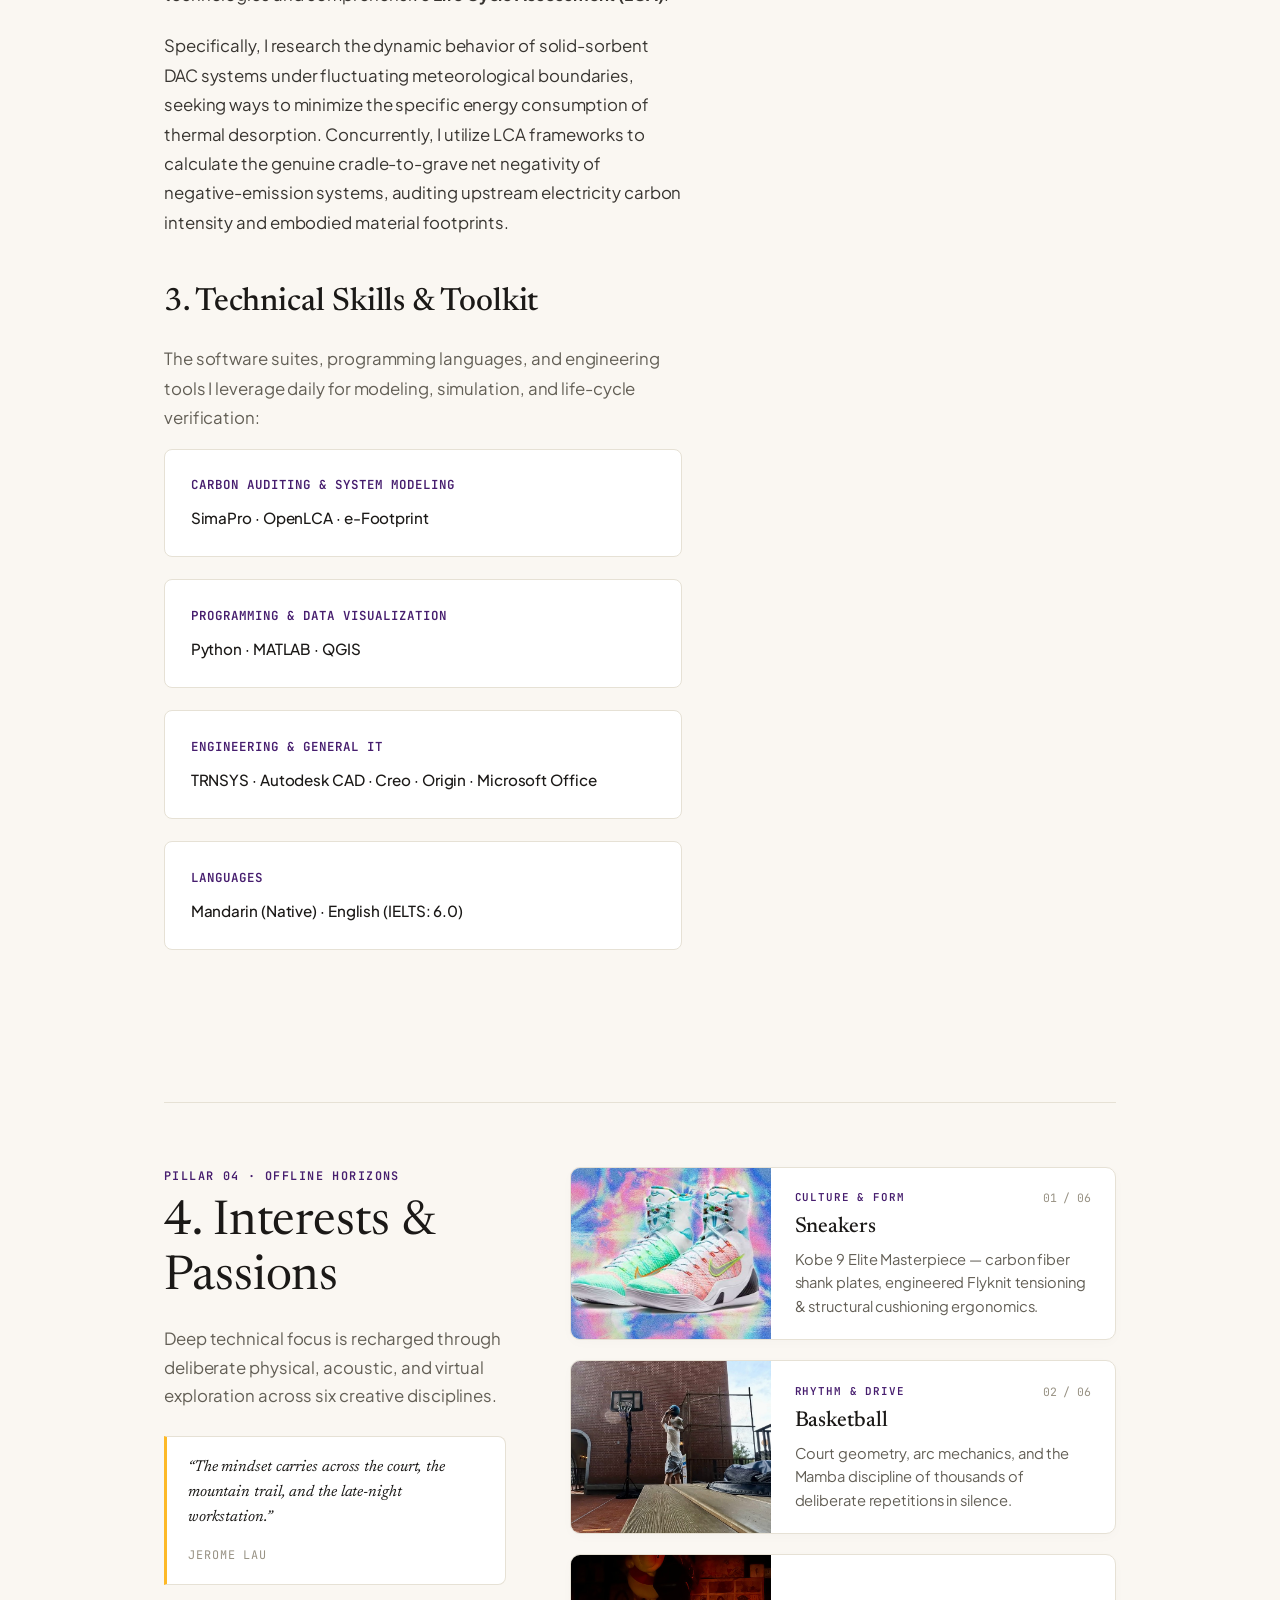
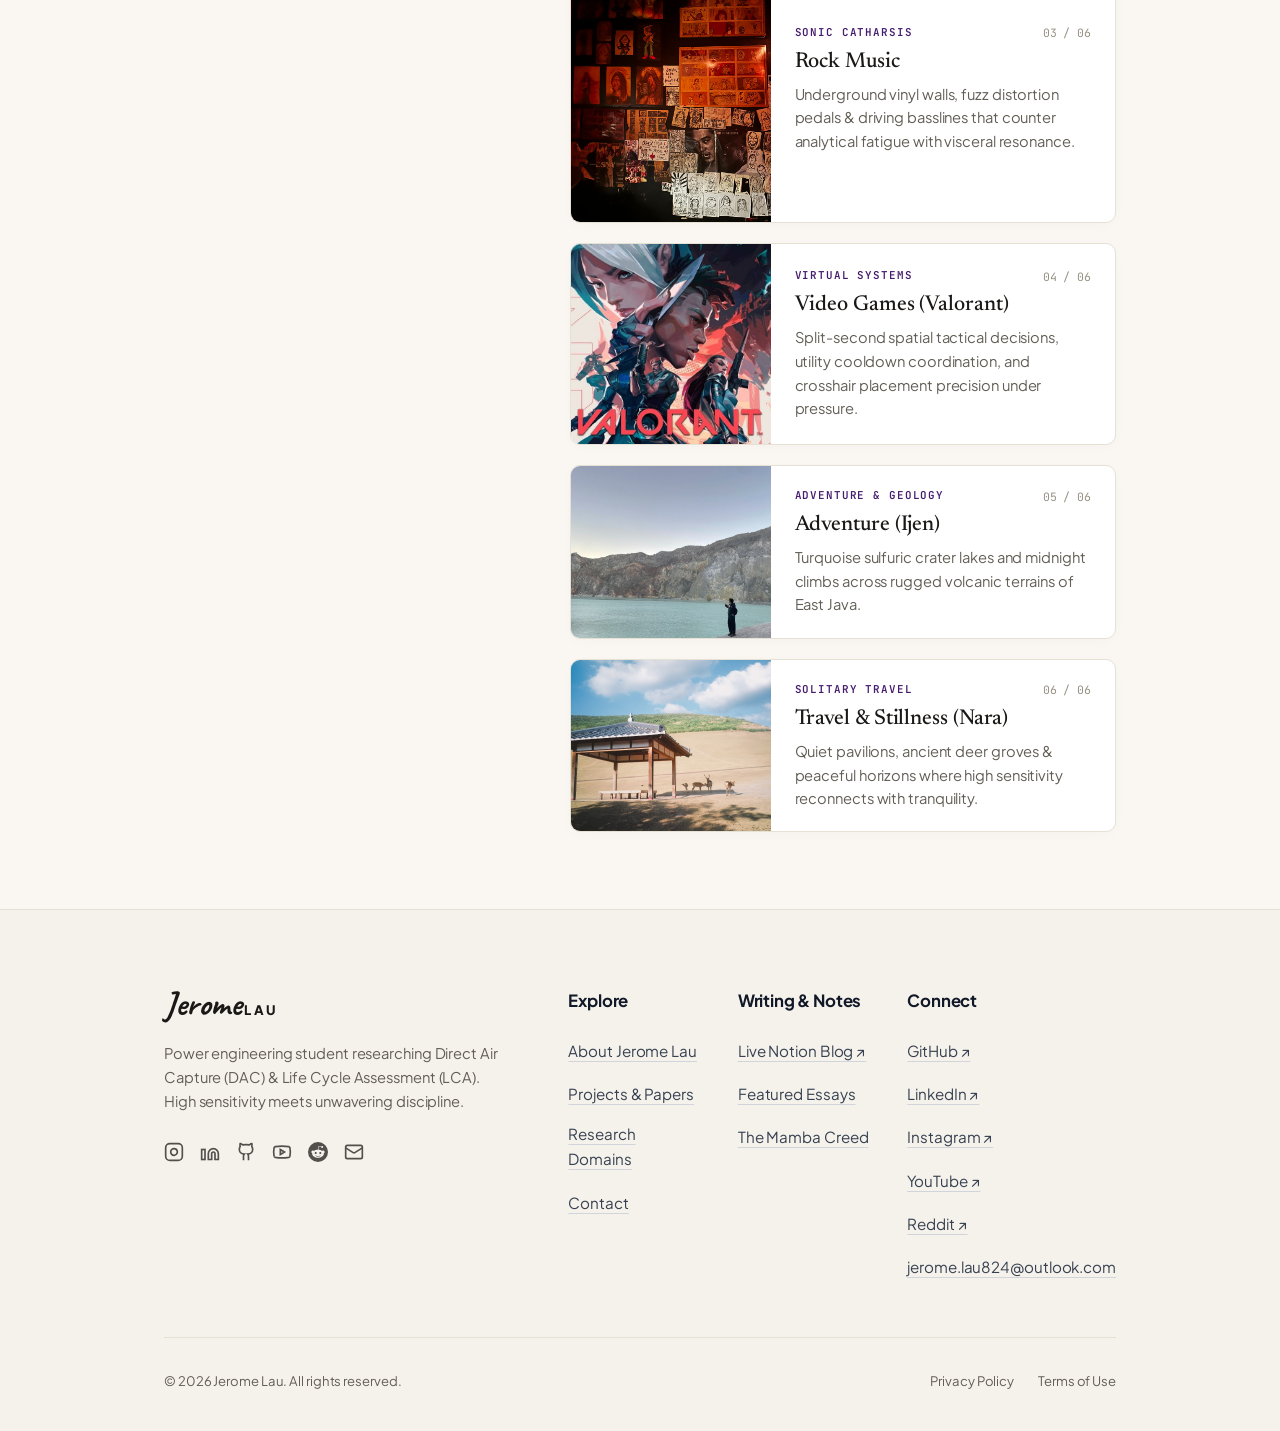
==== commit 203d2b6f: "feat: implement hero tagline scheme D, add Reddit channel to 2x3 contact grid, and style Have a ques" ====
--- a/about.html
+++ b/about.html
@@ -695,6 +695,7 @@
             <a href="https://www.linkedin.com/in/xinyu-liu-300329334/?isSelfProfile=true" target="_blank" rel="noopener noreferrer" class="footer-social-btn" title="LinkedIn"><svg width="20" height="20" viewBox="0 0 24 24" fill="none" stroke="currentColor" stroke-width="2"><path d="M16 8a6 6 0 0 1 6 6v7h-4v-7a2 2 0 0 0-2-2 2 2 0 0 0-2 2v7h-4v-7a6 6 0 0 1 6-6z"/><rect width="4" height="12" x="2" y="9"/></svg></a>
             <a href="https://github.com/Jerome824" target="_blank" rel="noopener noreferrer" class="footer-social-btn" title="GitHub"><svg width="20" height="20" viewBox="0 0 24 24" fill="none" stroke="currentColor" stroke-width="2"><path d="M15 22v-4a4.8 4.8 0 0 0-1-3.5c3 0 6-2 6-5.5.08-1.25-.27-2.48-1-3.5.28-1.15.28-2.35 0-3.5 0 0-1 0-3 1.5-2.64-.5-5.36-.5-8 0C6 2 5 2 5 2c-.3 1.15-.3 2.35 0 3.5A5.403 5.403 0 0 0 4 9c0 3.5 3 5.5 6 5.5-.39.49-.68 1.05-.85 1.65-.17.6-.22 1.23-.15 1.85v4"/></svg></a>
             <a href="https://www.youtube.com/@Losbean-824" target="_blank" rel="noopener noreferrer" class="footer-social-btn" title="YouTube"><svg width="20" height="20" viewBox="0 0 24 24" fill="none" stroke="currentColor" stroke-width="2"><path d="M2.5 17a24.12 24.12 0 0 1 0-10 2 2 0 0 1 1.4-1.4 49.56 49.56 0 0 1 16.2 0A2 2 0 0 1 21.5 7a24.12 24.12 0 0 1 0 10 2 2 0 0 1-1.4 1.4 49.55 49.55 0 0 1-16.2 0A2 2 0 0 1 2.5 17"/><polygon points="10 15 15 12 10 9 10 15"/></svg></a>
+            <a href="https://www.reddit.com/user/No_Plum_8594/" target="_blank" rel="noopener noreferrer" class="footer-social-btn" title="Reddit"><svg width="20" height="20" viewBox="0 0 24 24" fill="currentColor"><path d="M12 0A12 12 0 0 0 0 12a12 12 0 0 0 12 12 12 12 0 0 0 12-12A12 12 0 0 0 12 0zm5.01 4.744c.688 0 1.25.561 1.25 1.249a1.25 1.25 0 0 1-2.498.056l-2.597-.547-.8 3.747c1.824.07 3.48.632 4.674 1.488.308-.309.73-.491 1.207-.491.968 0 1.754.786 1.754 1.754 0 .716-.435 1.333-1.01 1.614a3.111 3.111 0 0 1 .042.52c0 2.694-3.13 4.87-7.004 4.87-3.874 0-7.004-2.176-7.004-4.87 0-.183.015-.366.043-.534A1.748 1.748 0 0 1 4.028 12c0-.968.786-1.754 1.754-1.754.463 0 .898.196 1.207.49 1.207-.883 2.878-1.43 4.744-1.487l.885-4.182a.342.342 0 0 1 .14-.197.35.35 0 0 1 .238-.042l2.906.617a1.214 1.214 0 0 1 1.108-.701zM9.25 12C8.561 12 8 12.562 8 13.25c0 .687.561 1.248 1.25 1.248.687 0 1.248-.561 1.248-1.249 0-.688-.561-1.249-1.249-1.249zm5.5 0c-.687 0-1.248.561-1.248 1.25 0 .687.561 1.248 1.249 1.248.688 0 1.249-.561 1.249-1.249 0-.687-.562-1.249-1.25-1.249zm-5.466 3.99a.327.327 0 0 0-.231.094.33.33 0 0 0 0 .463c.842.842 2.484.913 2.961.913.477 0 2.105-.056 2.961-.913a.361.361 0 0 0 .029-.463.33.33 0 0 0-.464 0c-.547.533-1.684.73-2.512.73-.828 0-1.979-.196-2.512-.73a.326.326 0 0 0-.232-.095z"/></svg></a>
             <a href="mailto:jerome.lau824@outlook.com" class="footer-social-btn" title="Direct Email"><svg width="20" height="20" viewBox="0 0 24 24" fill="none" stroke="currentColor" stroke-width="2"><rect width="20" height="16" x="2" y="4" rx="2"/><path d="m22 7-8.97 5.7a1.94 1.94 0 0 1-2.06 0L2 7"/></svg></a>
           </div>
         </div>
@@ -728,6 +729,7 @@
               <li style="list-style: none !important; margin-bottom: 0.85rem;"><a href="https://www.linkedin.com/in/xinyu-liu-300329334/?isSelfProfile=true" target="_blank" rel="noopener noreferrer" class="footer-text-link">LinkedIn &#x2197;</a></li>
               <li style="list-style: none !important; margin-bottom: 0.85rem;"><a href="https://instagram.com/jerome.2077/" target="_blank" rel="noopener noreferrer" class="footer-text-link">Instagram &#x2197;</a></li>
               <li style="list-style: none !important; margin-bottom: 0.85rem;"><a href="https://www.youtube.com/@Losbean-824" target="_blank" rel="noopener noreferrer" class="footer-text-link">YouTube &#x2197;</a></li>
+              <li style="list-style: none !important; margin-bottom: 0.85rem;"><a href="https://www.reddit.com/user/No_Plum_8594/" target="_blank" rel="noopener noreferrer" class="footer-text-link">Reddit &#x2197;</a></li>
               <li style="list-style: none !important; margin-bottom: 0.85rem;"><a href="mailto:jerome.lau824@outlook.com" class="footer-text-link">jerome.lau824@outlook.com</a></li>
             </ul>
           </div>
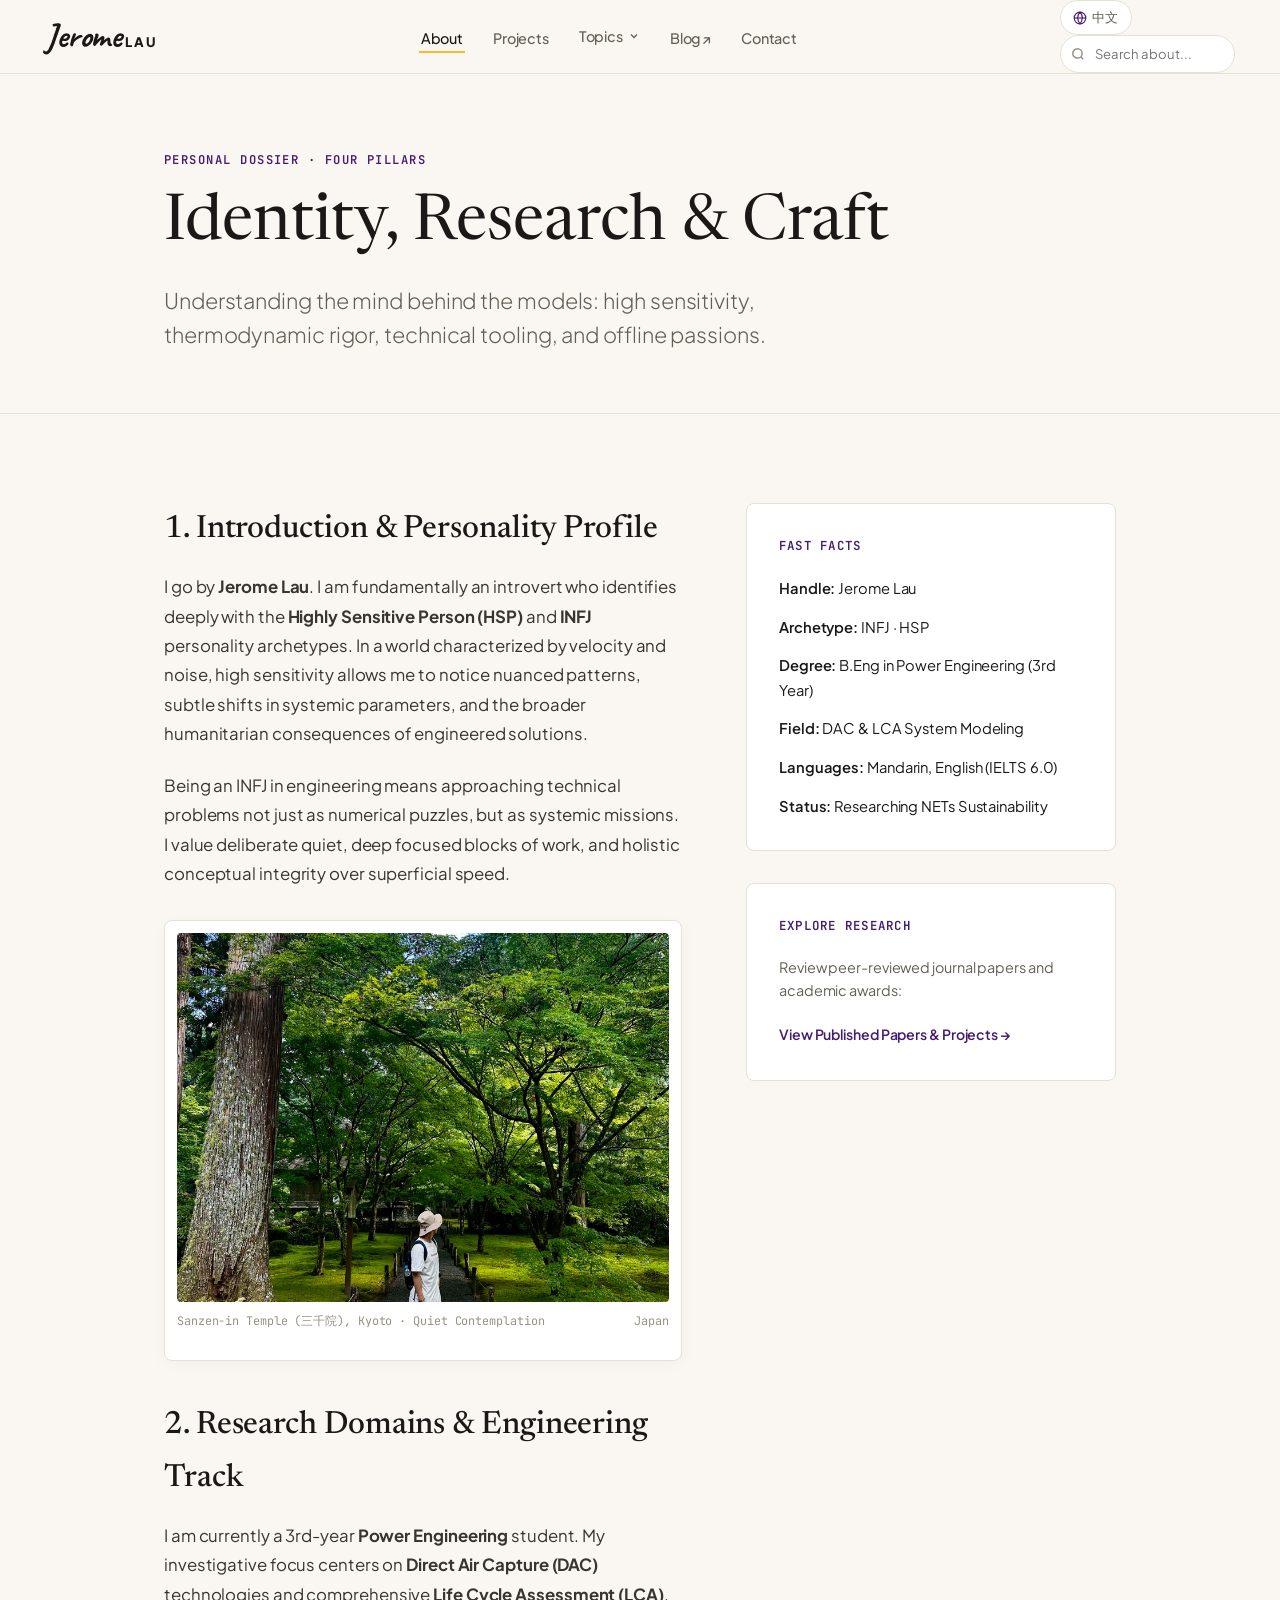
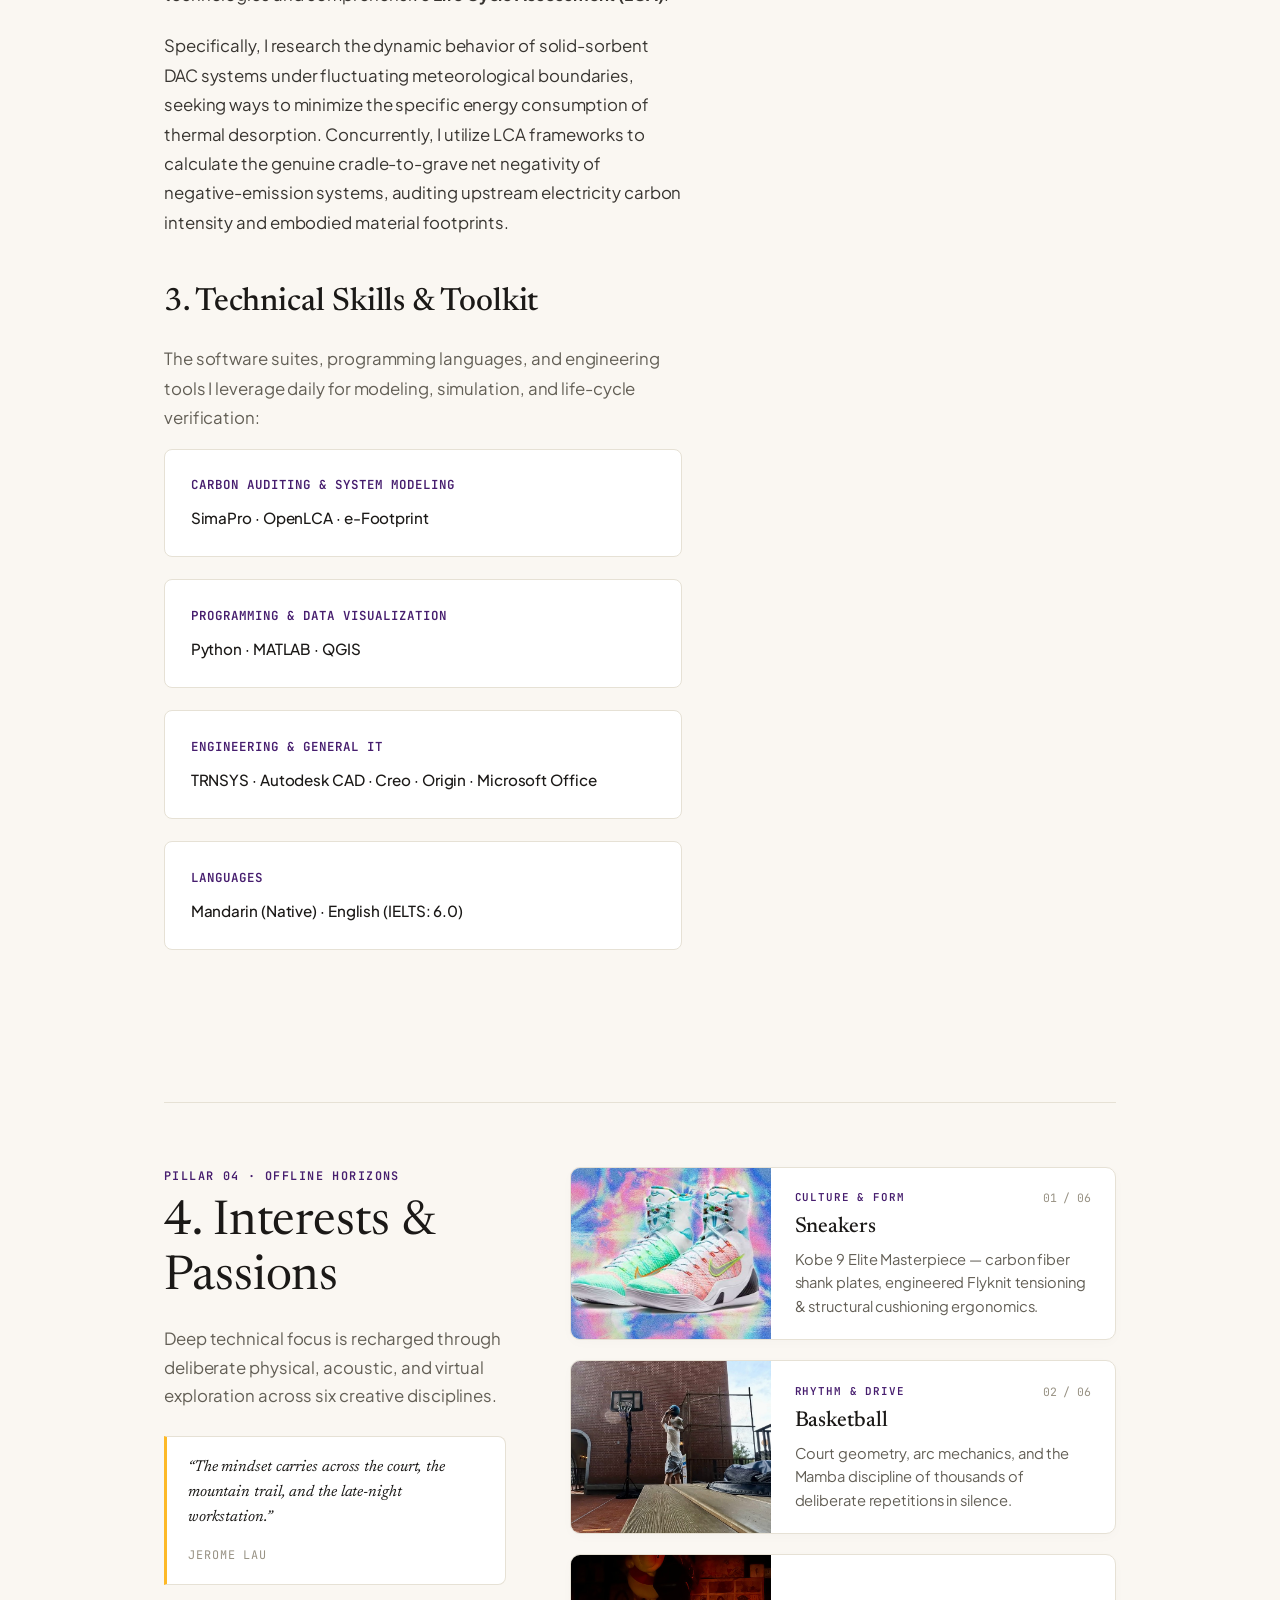
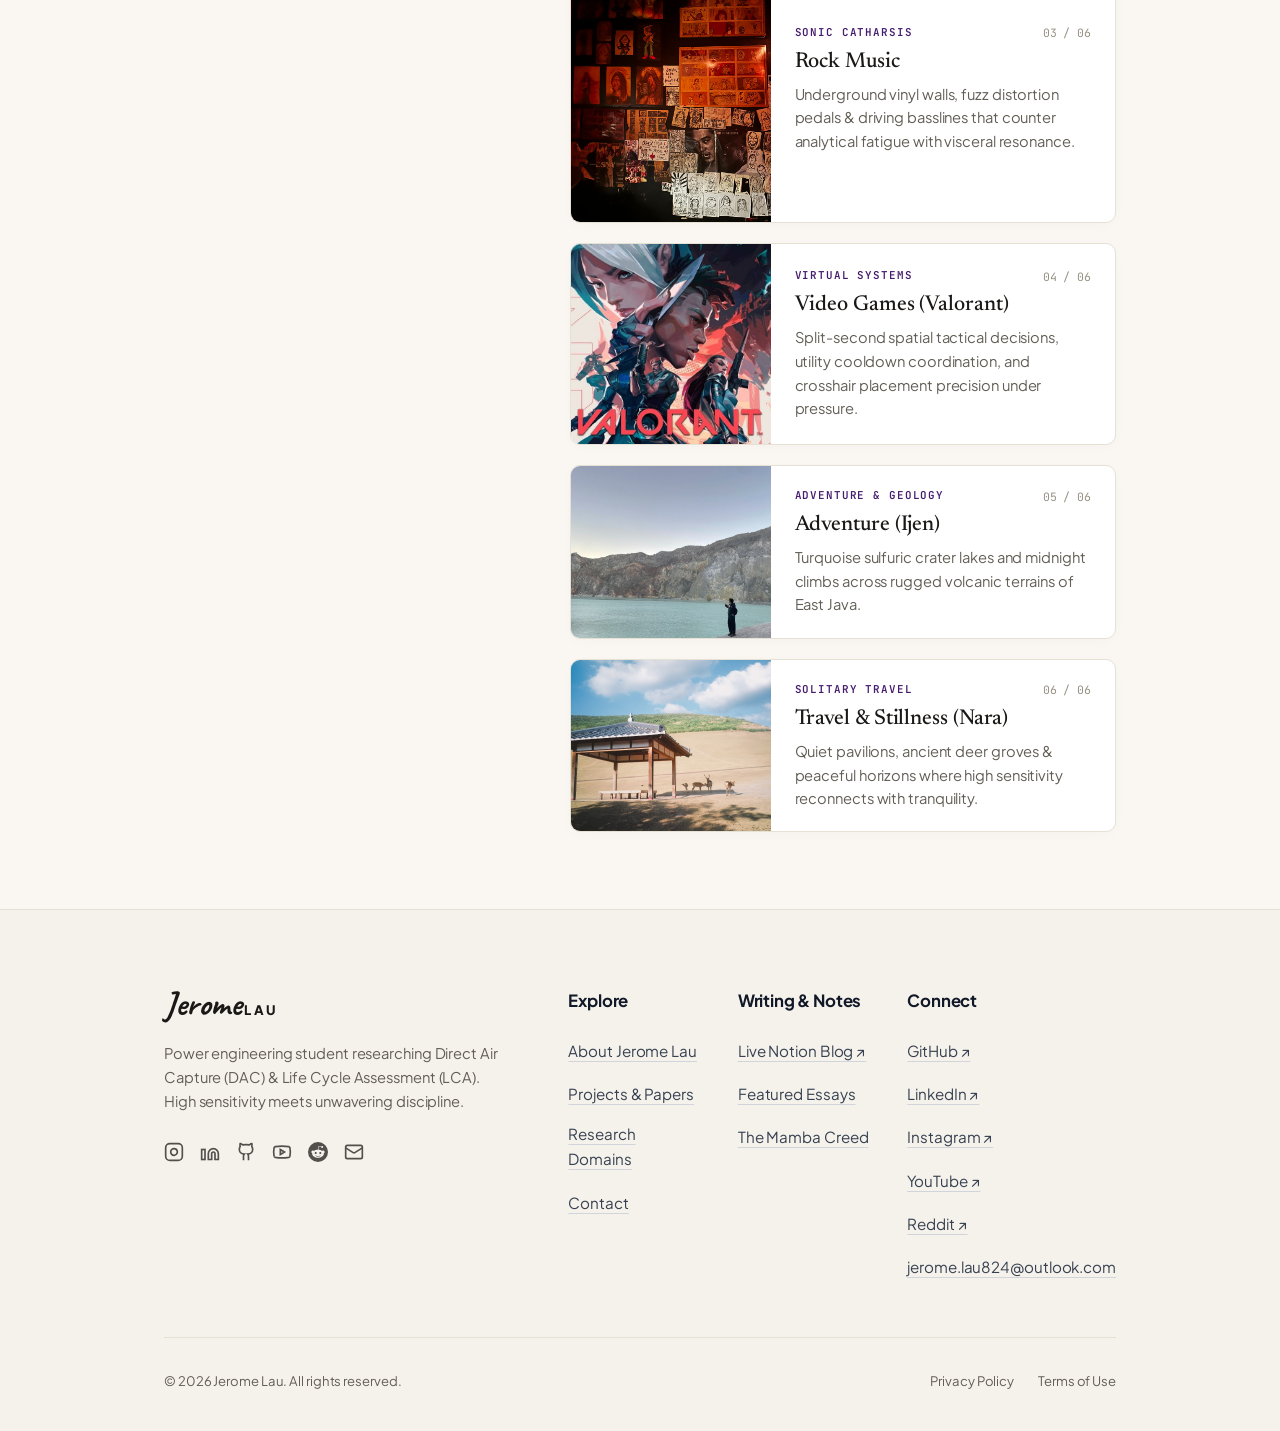
==== commit 0030d65c: "feat: design dedicated Chinese edition (index-zh.html) and add bilingual EN/ZH switcher across entir" ====
--- a/about.html
+++ b/about.html
@@ -427,6 +427,10 @@
         <li><a href="contact.html" class="nav-link">Contact</a></li>
       </ul>
       <div class="nav-right-tools">
+        <a href="index-zh.html" class="nav-lang-btn" title="切换至中文版">
+          <svg width="14" height="14" viewBox="0 0 24 24" fill="none" stroke="currentColor" stroke-width="2"><circle cx="12" cy="12" r="10"></circle><line x1="2" y1="12" x2="22" y2="12"></line><path d="M12 2a15.3 15.3 0 0 1 4 10 15.3 15.3 0 0 1-4 10 15.3 15.3 0 0 1-4-10 15.3 15.3 0 0 1 4-10z"></path></svg>
+          <span>中文</span>
+        </a>
         <div class="nav-search-wrap">
           <svg class="nav-search-icon" viewBox="0 0 24 24" fill="none" stroke="currentColor" stroke-width="2.5"><circle cx="11" cy="11" r="8"></circle><line x1="21" y1="21" x2="16.65" y2="16.65"></line></svg>
           <input type="text" class="nav-search-input" placeholder="Search about...">
@@ -447,6 +451,13 @@
           <li><a href="https://notionnext-website.vercel.app/" target="_blank" rel="noopener noreferrer" class="mobile-nav-link">Blog ↗</a></li>
           <li><a href="contact.html" class="mobile-nav-link">Contact</a></li>
         </ul>
+        <div class="mobile-lang-row">
+          <span style="font-size:0.85rem; color:var(--sc-ink-soft);">Language / 语言:</span>
+          <a href="index-zh.html" class="mobile-lang-pill">
+            <svg width="14" height="14" viewBox="0 0 24 24" fill="none" stroke="currentColor" stroke-width="2"><circle cx="12" cy="12" r="10"></circle><line x1="2" y1="12" x2="22" y2="12"></line><path d="M12 2a15.3 15.3 0 0 1 4 10 15.3 15.3 0 0 1-4 10 15.3 15.3 0 0 1-4-10 15.3 15.3 0 0 1 4-10z"></path></svg>
+            <span>切换至中文版</span>
+          </a>
+        </div>
         <div class="mobile-nav-footer">
           <p class="mobile-nav-tagline">“When you think you can't, UCONN.” — Gianna Bryant</p>
         </div>
--- a/scrollcraft.css
+++ b/scrollcraft.css
@@ -908,3 +908,72 @@
 .dropdown-item-all:hover {
   background: rgba(70, 29, 110, 0.08);
 }
+
+/* =========================================================================
+   LANGUAGE SWITCHER BUTTON (EN / 中文)
+   ========================================================================= */
+.nav-lang-btn {
+  display: inline-flex;
+  align-items: center;
+  gap: 5px;
+  font-family: var(--sc-font-text, sans-serif);
+  font-size: 0.8rem;
+  font-weight: 600;
+  color: var(--sc-ink-soft, #57534E);
+  text-decoration: none;
+  padding: 6px 12px;
+  border: 1px solid var(--sc-line, #E6E1D5);
+  border-radius: 99px;
+  background: var(--sc-surface, #FFFFFF);
+  transition: all 0.2s cubic-bezier(0.16, 1, 0.3, 1);
+  white-space: nowrap;
+  letter-spacing: 0.02em;
+}
+
+.nav-lang-btn svg {
+  color: var(--lakers-purple, #461D6E);
+  transition: transform 0.3s ease;
+}
+
+.nav-lang-btn:hover {
+  color: var(--lakers-purple, #461D6E);
+  border-color: var(--lakers-purple, #461D6E);
+  background: rgba(70, 29, 110, 0.05);
+  transform: translateY(-1px);
+  box-shadow: 0 2px 8px rgba(70, 29, 110, 0.12);
+}
+
+.nav-lang-btn:hover svg {
+  transform: rotate(20deg);
+}
+
+.mobile-lang-row {
+  margin-top: 1.25rem;
+  padding-top: 1.1rem;
+  border-top: 1px solid var(--sc-line, #E6E1D5);
+  display: flex;
+  align-items: center;
+  justify-content: space-between;
+}
+
+.mobile-lang-pill {
+  display: inline-flex;
+  align-items: center;
+  gap: 7px;
+  font-family: var(--sc-font-text, sans-serif);
+  font-size: 0.92rem;
+  font-weight: 600;
+  color: var(--lakers-purple, #461D6E);
+  text-decoration: none;
+  padding: 7px 16px;
+  background: rgba(70, 29, 110, 0.06);
+  border: 1px solid rgba(70, 29, 110, 0.2);
+  border-radius: 99px;
+  transition: all 0.2s ease;
+}
+
+.mobile-lang-pill:hover,
+.mobile-lang-pill:active {
+  background: var(--lakers-purple, #461D6E);
+  color: var(--lakers-gold, #FDB927);
+}
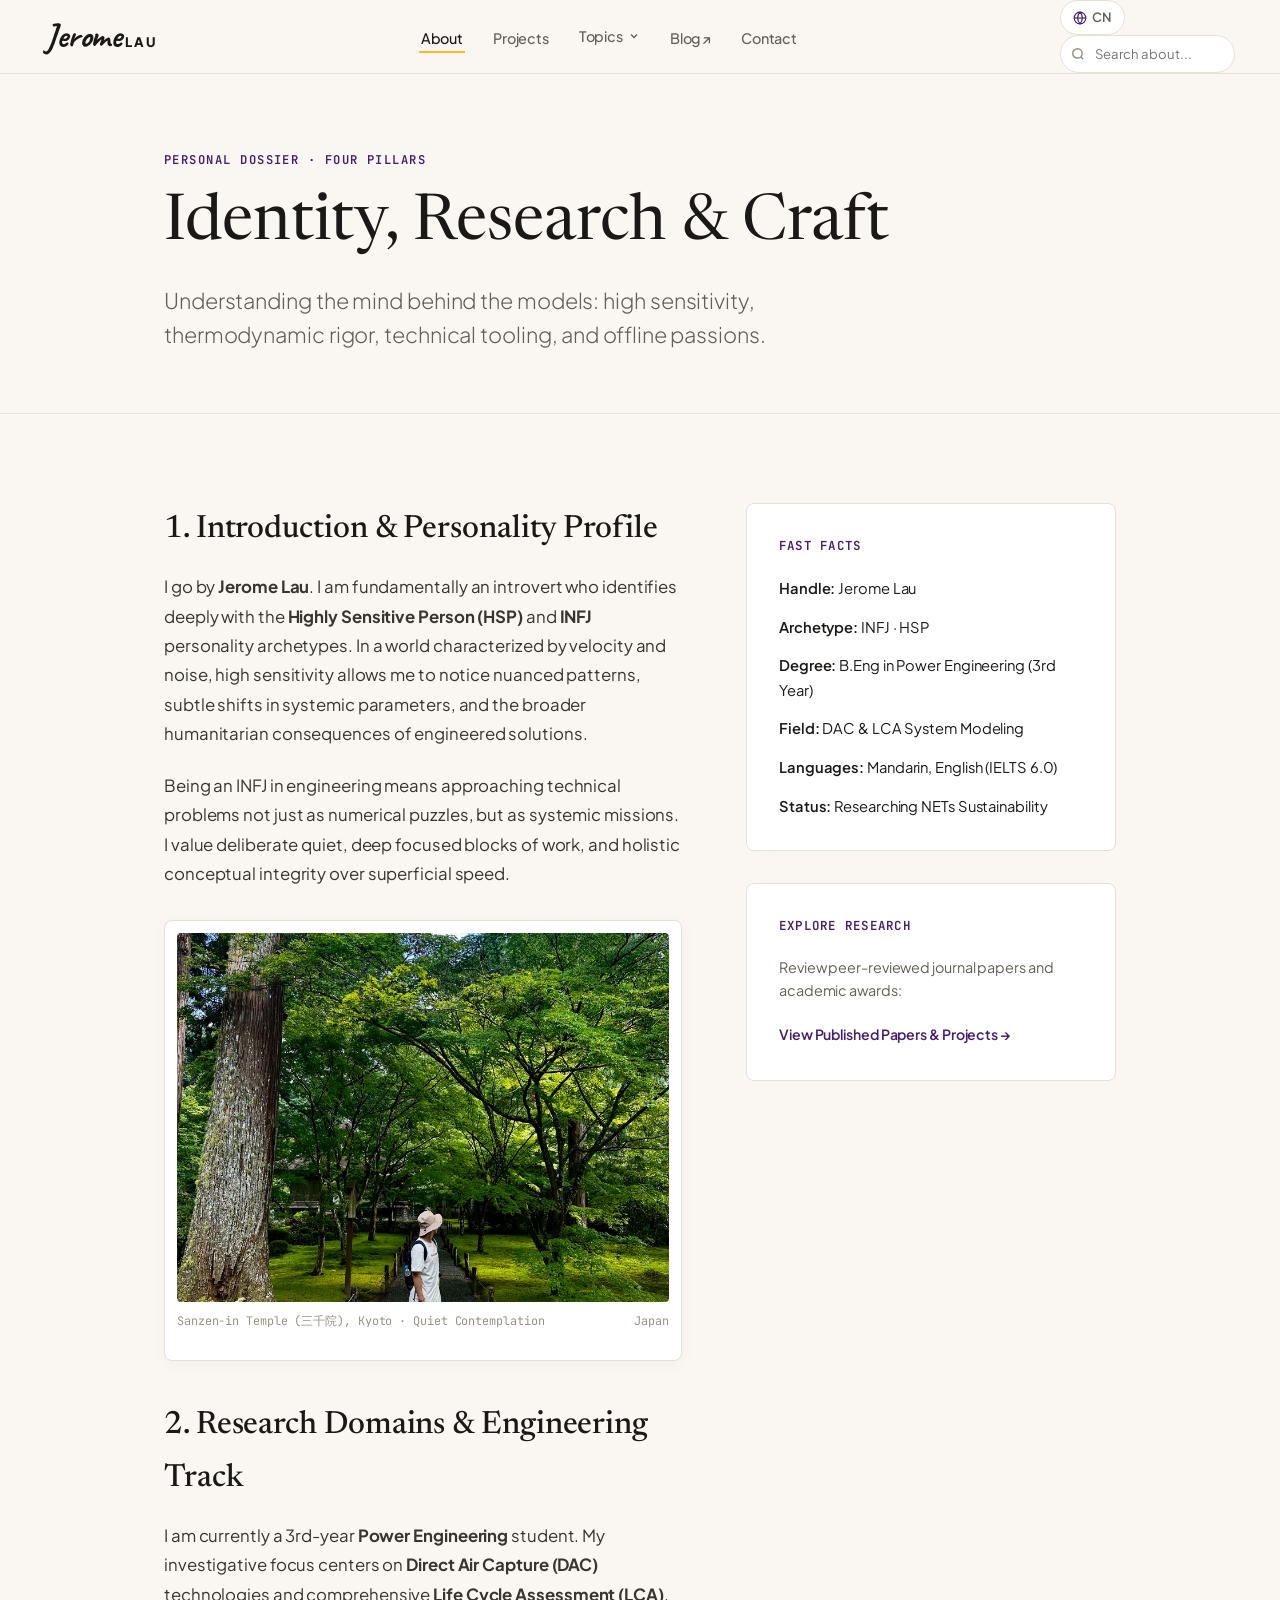
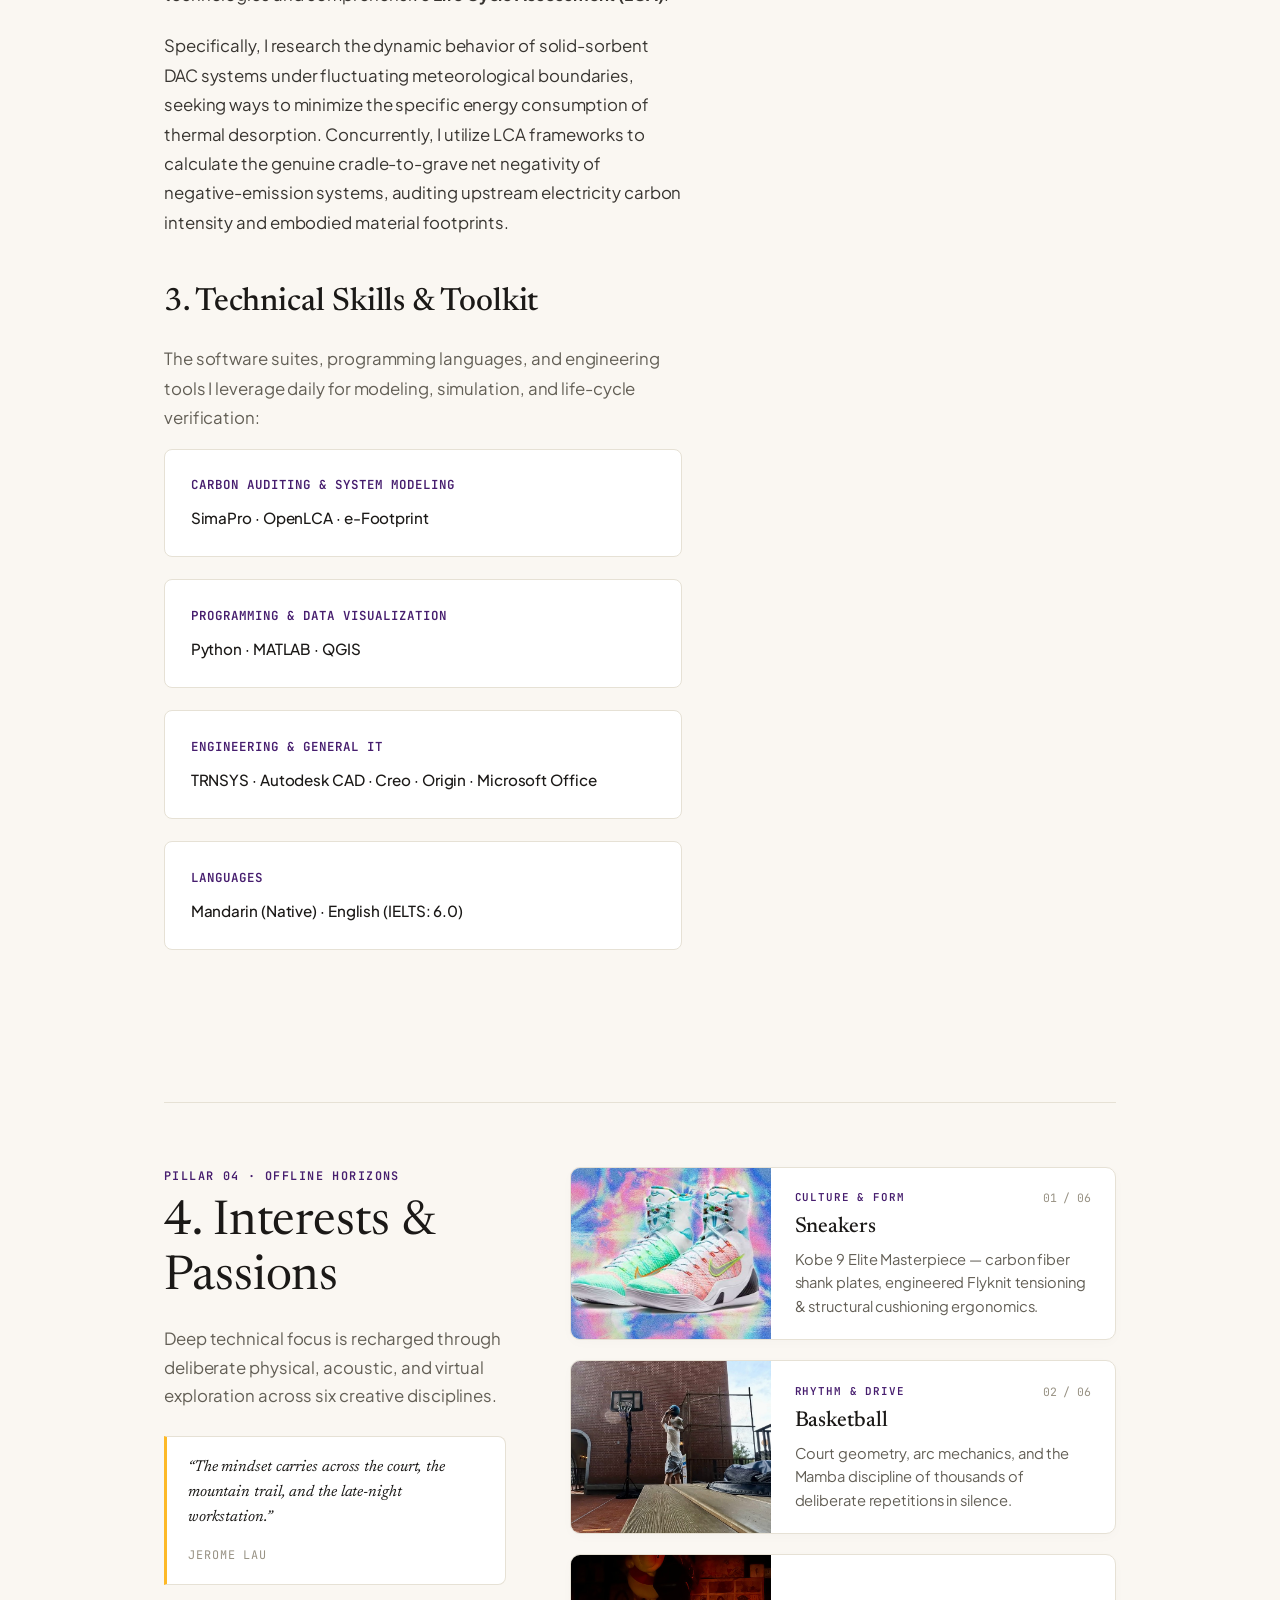
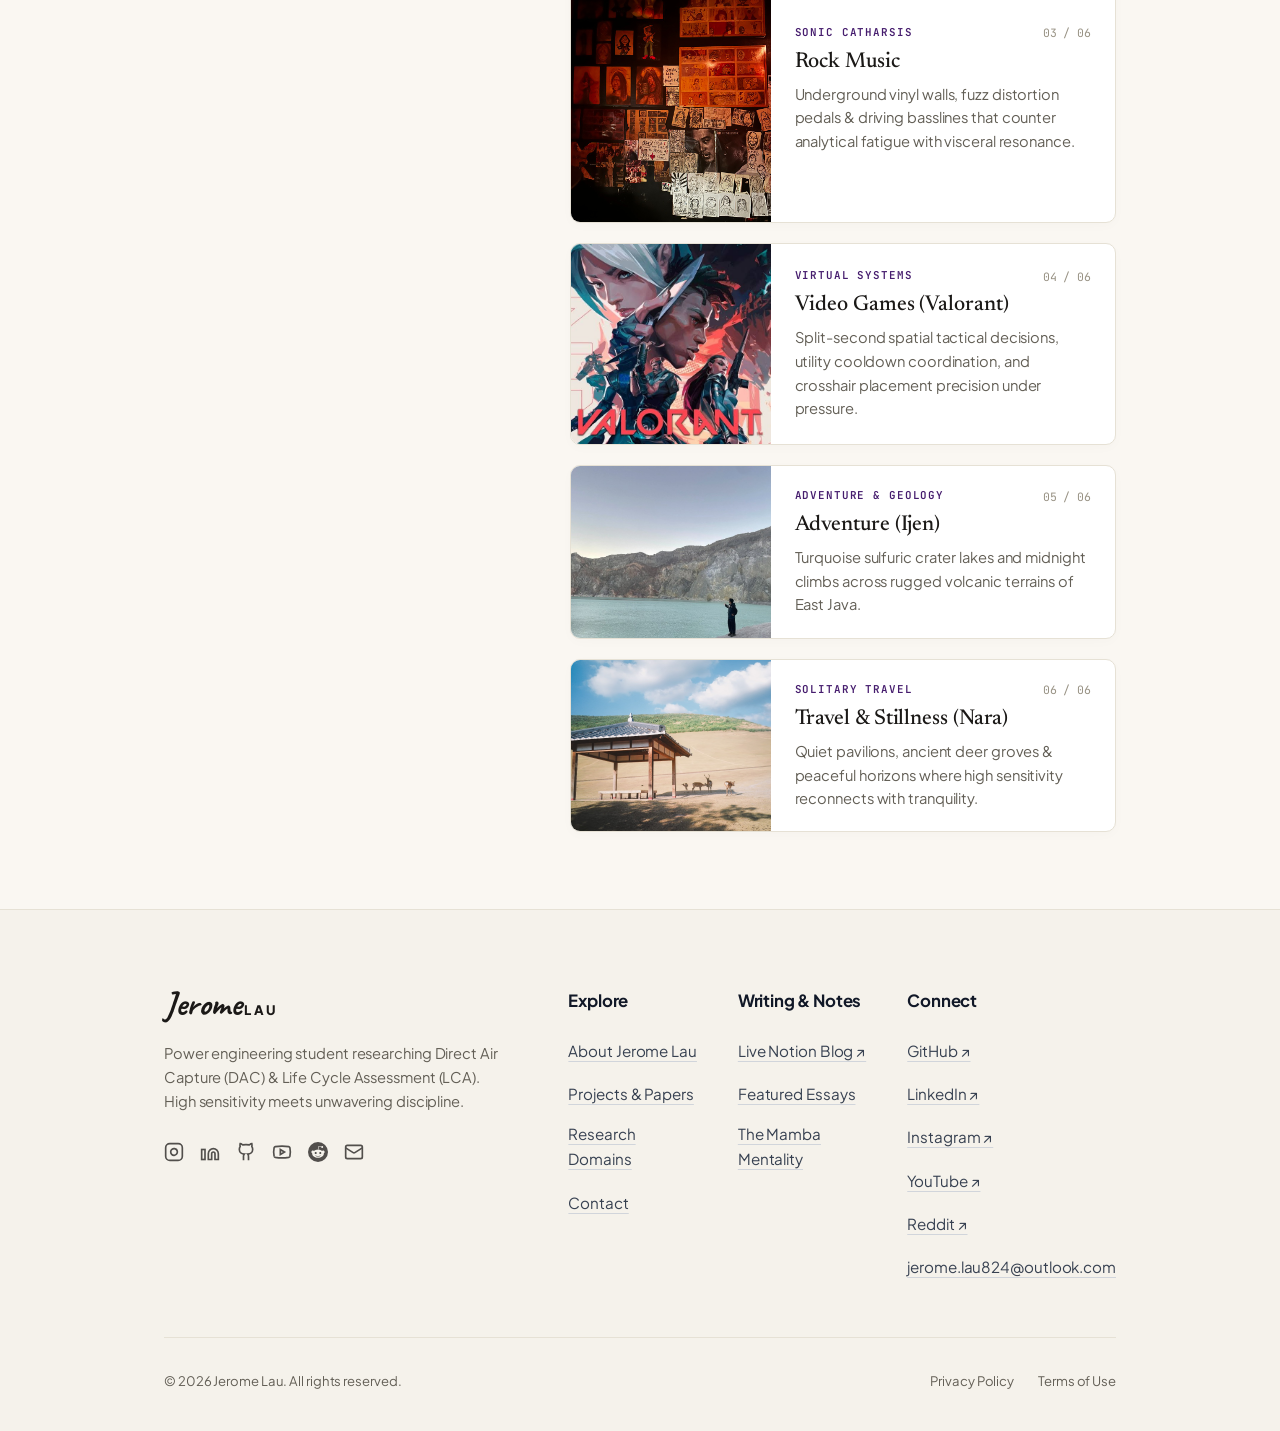
==== commit 5f190a1c: "fix: change EN lang button to CN, fix scroll progress overlay bug on zh page, remove Indonesia trave" ====
--- a/about.html
+++ b/about.html
@@ -429,7 +429,7 @@
       <div class="nav-right-tools">
         <a href="index-zh.html" class="nav-lang-btn" title="切换至中文版">
           <svg width="14" height="14" viewBox="0 0 24 24" fill="none" stroke="currentColor" stroke-width="2"><circle cx="12" cy="12" r="10"></circle><line x1="2" y1="12" x2="22" y2="12"></line><path d="M12 2a15.3 15.3 0 0 1 4 10 15.3 15.3 0 0 1-4 10 15.3 15.3 0 0 1-4-10 15.3 15.3 0 0 1 4-10z"></path></svg>
-          <span>中文</span>
+          <span>CN</span>
         </a>
         <div class="nav-search-wrap">
           <svg class="nav-search-icon" viewBox="0 0 24 24" fill="none" stroke="currentColor" stroke-width="2.5"><circle cx="11" cy="11" r="8"></circle><line x1="21" y1="21" x2="16.65" y2="16.65"></line></svg>
@@ -455,7 +455,7 @@
           <span style="font-size:0.85rem; color:var(--sc-ink-soft);">Language / 语言:</span>
           <a href="index-zh.html" class="mobile-lang-pill">
             <svg width="14" height="14" viewBox="0 0 24 24" fill="none" stroke="currentColor" stroke-width="2"><circle cx="12" cy="12" r="10"></circle><line x1="2" y1="12" x2="22" y2="12"></line><path d="M12 2a15.3 15.3 0 0 1 4 10 15.3 15.3 0 0 1-4 10 15.3 15.3 0 0 1-4-10 15.3 15.3 0 0 1 4-10z"></path></svg>
-            <span>切换至中文版</span>
+            <span>中文版 (CN)</span>
           </a>
         </div>
         <div class="mobile-nav-footer">
@@ -729,7 +729,7 @@
             <ul class="footer-col-links" style="list-style: none !important; padding: 0 !important; margin: 0 !important;">
               <li style="list-style: none !important; margin-bottom: 0.85rem;"><a href="https://notionnext-website.vercel.app/" target="_blank" rel="noopener noreferrer" class="footer-text-link">Live Notion Blog &#x2197;</a></li>
               <li style="list-style: none !important; margin-bottom: 0.85rem;"><a href="blog.html" class="footer-text-link">Featured Essays</a></li>
-              <li style="list-style: none !important; margin-bottom: 0.85rem;"><a href="index.html#the-creed" class="footer-text-link">The Mamba Creed</a></li>
+              <li style="list-style: none !important; margin-bottom: 0.85rem;"><a href="index.html#the-creed" class="footer-text-link">The Mamba Mentality</a></li>
             </ul>
           </div>
 
